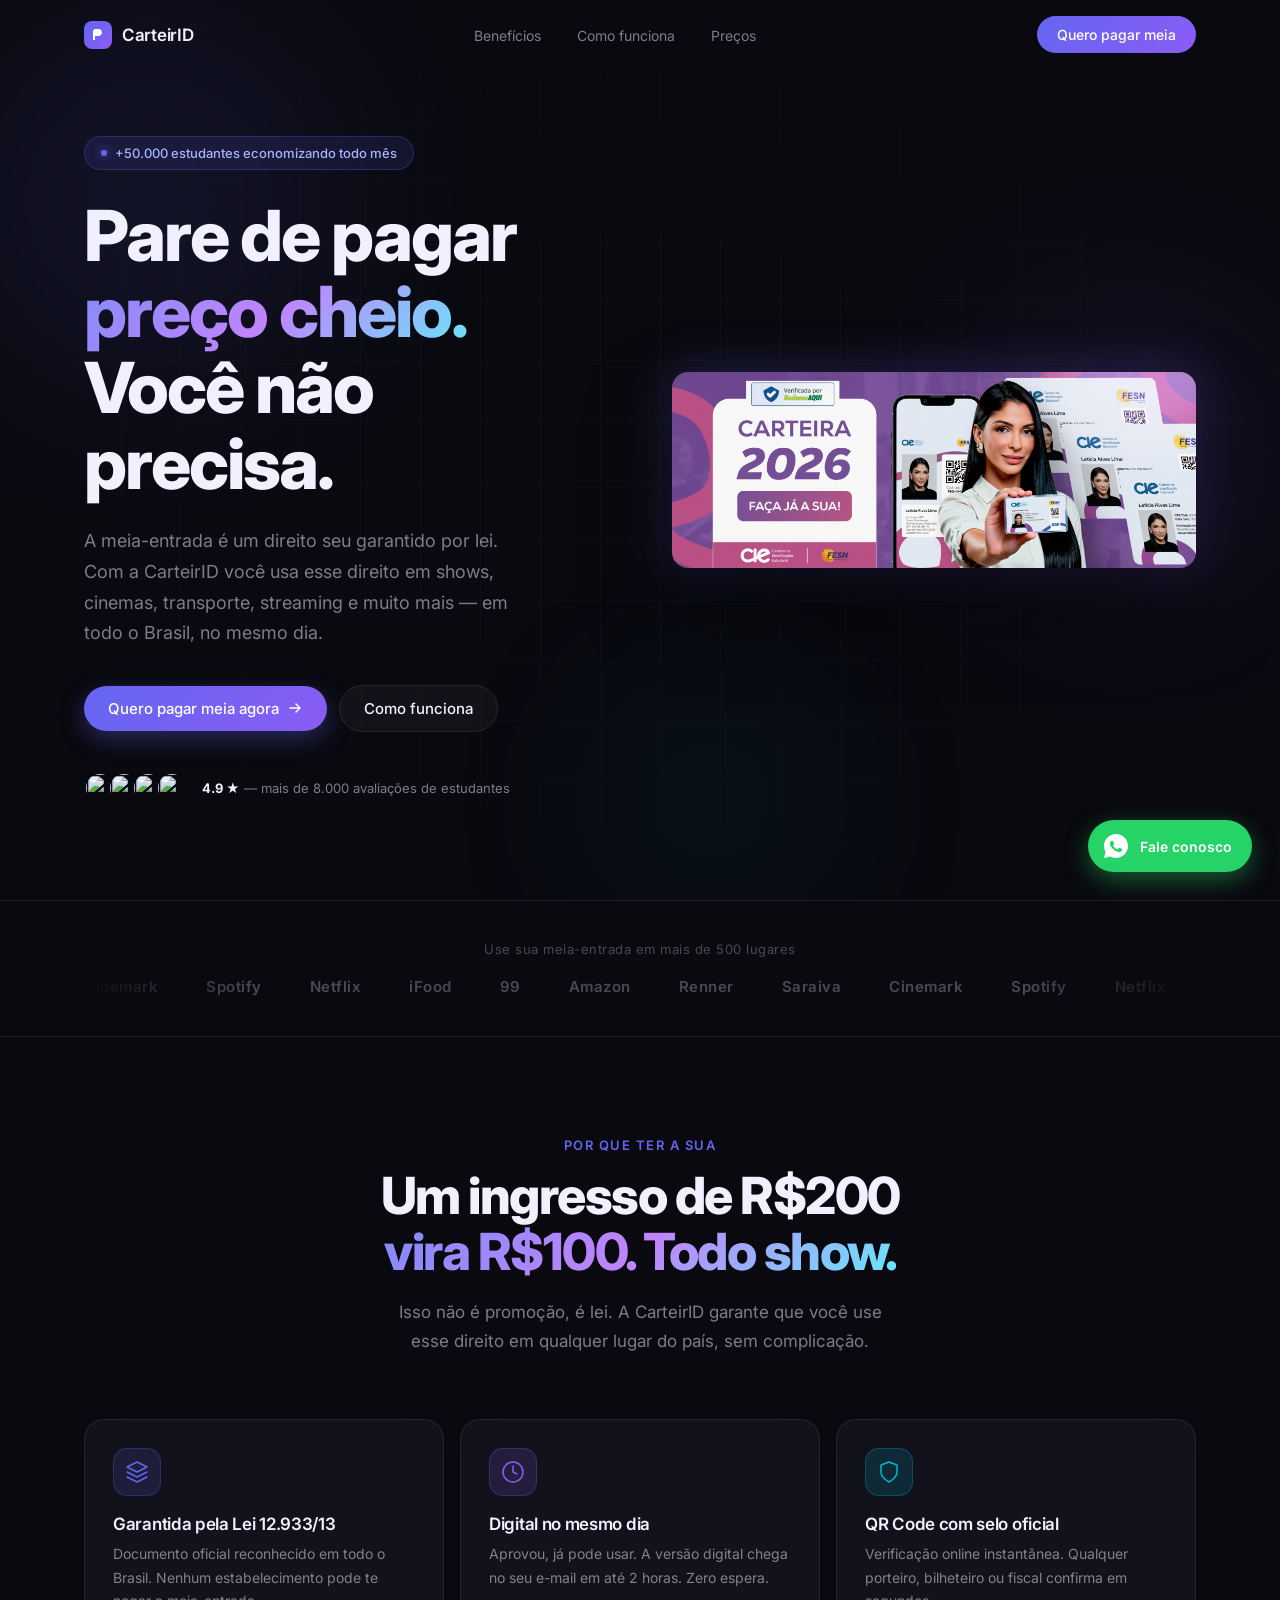
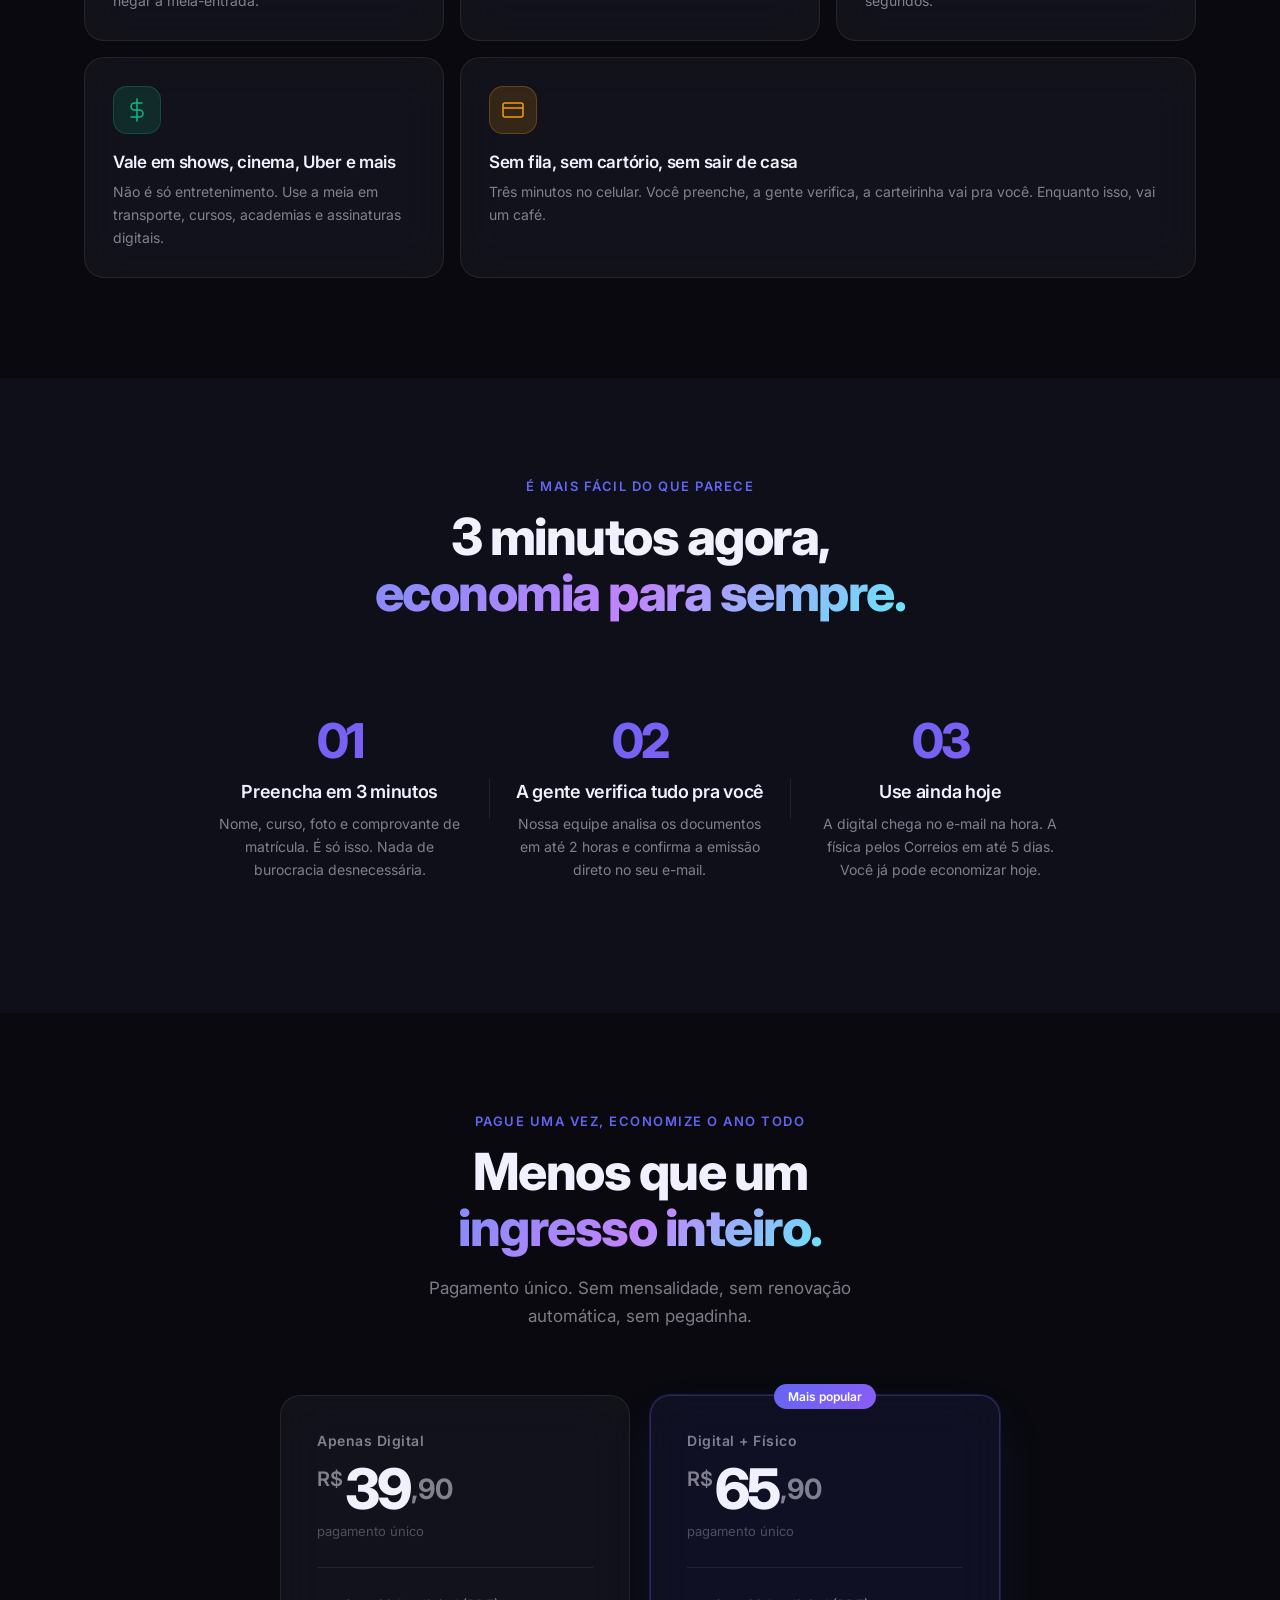
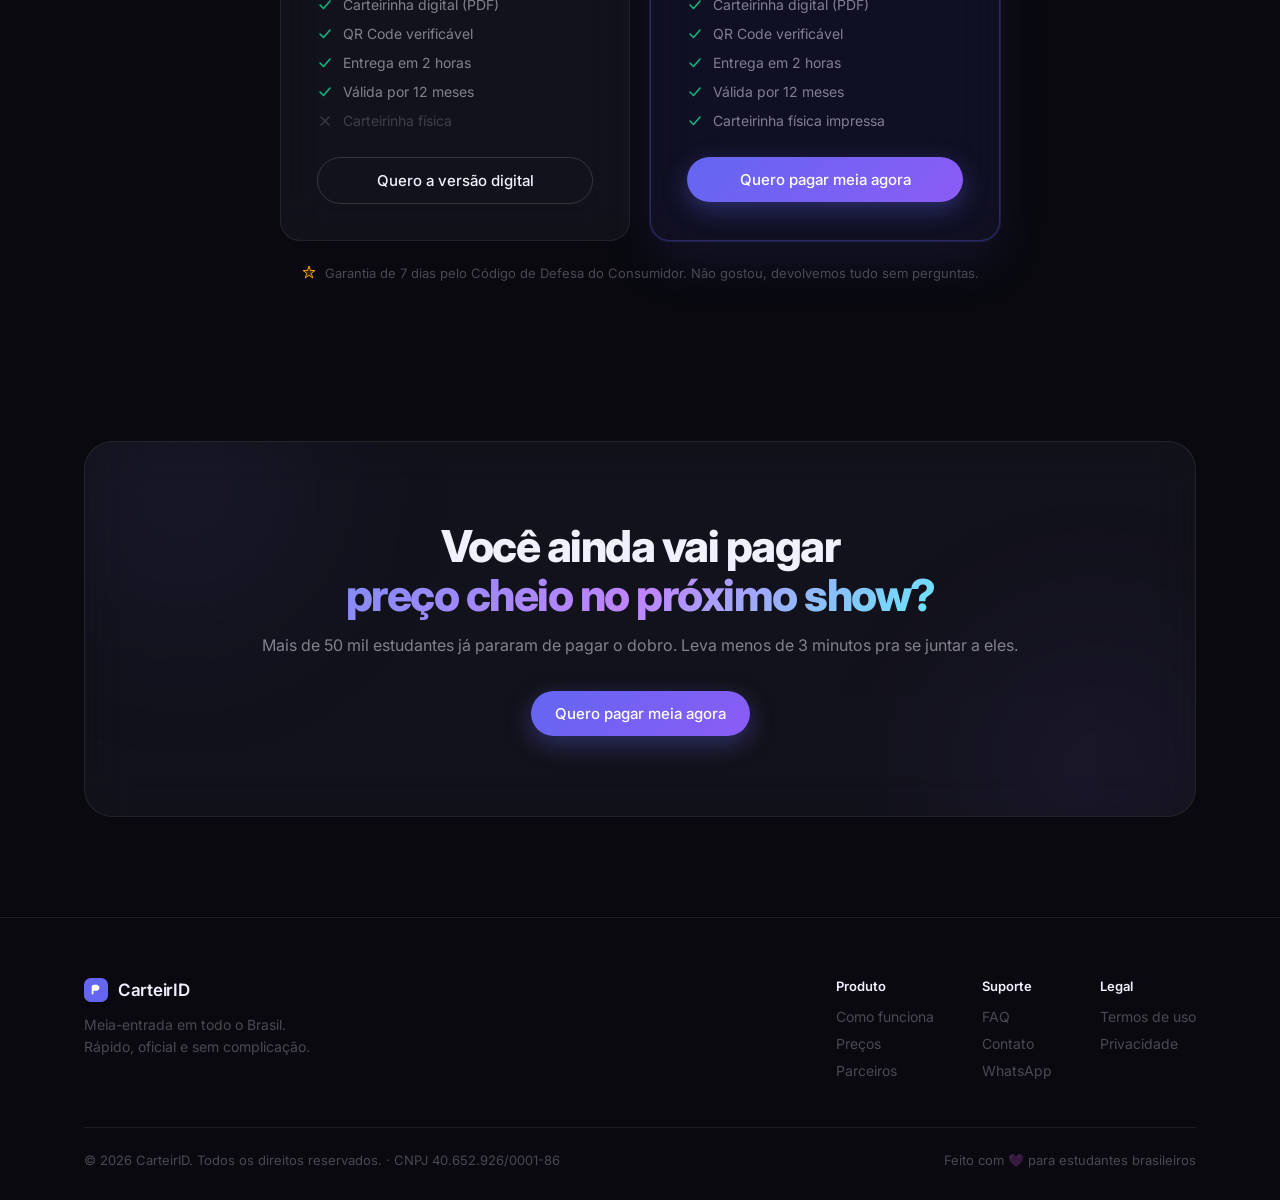
==== index.html @ fac74ec5 "feat: gtag" ====
<!DOCTYPE html>
<html lang="pt-BR">
<head>
  <meta charset="UTF-8" />
  <meta name="viewport" content="width=device-width, initial-scale=1.0" />
  <title>Carteirinha do Estudante 2026 — Meia-entrada em todo o Brasil</title>
  <meta name="description" content="Emita sua Carteirinha do Estudante 100% online. QR Code verificável, válida em cinemas, shows, transporte e muito mais. Entrega digital no mesmo dia." />
  <meta name="keywords" content="carteirinha do estudante, meia entrada, CIE, documento estudante, carteira estudantil 2026" />
  <link rel="canonical" href="https://carteirinha-do-estudante.com" />
  <link rel="sitemap" type="application/xml" href="/sitemap.xml" />

  <!-- Open Graph -->
  <meta property="og:type" content="website" />
  <meta property="og:url" content="https://carteirinha-do-estudante.com" />
  <meta property="og:title" content="Carteirinha do Estudante 2026 — Meia-entrada em todo o Brasil" />
  <meta property="og:description" content="Emita sua Carteirinha do Estudante 100% online. QR Code verificável, válida em cinemas, shows, transporte e muito mais." />
  <meta property="og:image" content="https://carteirinha-do-estudante.com/image.png" />

  <!-- Twitter Card -->
  <meta name="twitter:card" content="summary_large_image" />
  <meta name="twitter:title" content="Carteirinha do Estudante 2026 — Meia-entrada em todo o Brasil" />
  <meta name="twitter:description" content="Emita sua Carteirinha do Estudante 100% online. QR Code verificável, válida em todo o Brasil." />
  <meta name="twitter:image" content="https://carteirinha-do-estudante.com/image.png" />

  <!-- Google tag (gtag.js) -->
  <script async src="https://www.googletagmanager.com/gtag/js?id=AW-18124142964"></script>
  <script>
    window.dataLayer = window.dataLayer || [];
    function gtag(){dataLayer.push(arguments);}
    gtag('js', new Date());

    gtag('config', 'AW-18124142964');
  </script>

  <link rel="preconnect" href="https://fonts.googleapis.com" />
  <link rel="preconnect" href="https://fonts.gstatic.com" crossorigin />
  <link href="https://fonts.googleapis.com/css2?family=Inter:wght@300;400;500;600;700;800;900&display=swap" rel="stylesheet" />
  <link rel="stylesheet" href="styles.css" />
</head>
<body>

  <!-- NAV -->
  <nav class="nav" id="nav">
    <div class="nav-inner">
      <a href="#" class="nav-logo">
        <svg width="28" height="28" viewBox="0 0 28 28" fill="none">
          <rect width="28" height="28" rx="8" fill="url(#logoGrad)"/>
          <path d="M9 19V10.5C9 9.12 10.12 8 11.5 8H14.5C16.43 8 18 9.57 18 11.5C18 13.43 16.43 15 14.5 15H11V19H9Z" fill="white"/>
          <defs>
            <linearGradient id="logoGrad" x1="0" y1="0" x2="28" y2="28" gradientUnits="userSpaceOnUse">
              <stop stop-color="#6366f1"/>
              <stop offset="1" stop-color="#8b5cf6"/>
            </linearGradient>
          </defs>
        </svg>
        <span>CarteirID</span>
      </a>
      <ul class="nav-links">
        <li><a href="#beneficios">Benefícios</a></li>
        <li><a href="#como-funciona">Como funciona</a></li>
        <li><a href="#precos">Preços</a></li>
      </ul>
      <a href="#precos" class="btn btn-nav">Quero pagar meia</a>
    </div>
  </nav>

  <!-- HERO -->
  <section class="hero">
    <div class="hero-bg">
      <div class="blob blob-1"></div>
      <div class="blob blob-2"></div>
      <div class="blob blob-3"></div>
      <div class="grid-overlay"></div>
    </div>

    <div class="container">
      <div class="hero-content">
        <div class="hero-badge">
          <span class="badge-dot"></span>
          +50.000 estudantes economizando todo mês
        </div>
        <h1 class="hero-title">
          Pare de pagar<br />
          <span class="gradient-text">preço cheio.</span><br />
          Você não precisa.
        </h1>
        <p class="hero-desc">
          A meia-entrada é um direito seu garantido por lei. Com a CarteirID
          você usa esse direito em shows, cinemas, transporte, streaming e
          muito mais — em todo o Brasil, no mesmo dia.
        </p>
        <div class="hero-actions">
          <a href="#precos" class="btn btn-primary">
            Quero pagar meia agora
            <svg width="16" height="16" viewBox="0 0 16 16" fill="none"><path d="M3 8h10M9 4l4 4-4 4" stroke="currentColor" stroke-width="1.5" stroke-linecap="round" stroke-linejoin="round"/></svg>
          </a>
          <a href="#como-funciona" class="btn btn-ghost">
            Como funciona
          </a>
        </div>
        <div class="hero-social-proof">
          <div class="avatars">
            <img src="https://i.pravatar.cc/32?img=1" alt="" />
            <img src="https://i.pravatar.cc/32?img=2" alt="" />
            <img src="https://i.pravatar.cc/32?img=3" alt="" />
            <img src="https://i.pravatar.cc/32?img=4" alt="" />
          </div>
          <p><strong>4.9 ★</strong> — mais de 8.000 avaliações de estudantes</p>
        </div>
      </div>

      <!-- HERO VISUAL -->
      <div class="hero-visual">
        <div class="card-3d-wrapper" id="studentCard">
          <img src="image.png" alt="Carteirinha do Estudante CIE 2026" class="hero-img" />
          <div class="card-glow"></div>
        </div>
      </div>
    </div>
  </section>

  <!-- LOGOS -->
  <section class="logos-section">
    <div class="container">
      <p class="logos-label">Use sua meia-entrada em mais de 500 lugares</p>
      <div class="logos-track">
        <div class="logos-scroll">
          <span>Cinemark</span>
          <span>Spotify</span>
          <span>Netflix</span>
          <span>iFood</span>
          <span>99</span>
          <span>Amazon</span>
          <span>Renner</span>
          <span>Saraiva</span>
          <span>Cinemark</span>
          <span>Spotify</span>
          <span>Netflix</span>
          <span>iFood</span>
          <span>99</span>
          <span>Amazon</span>
          <span>Renner</span>
          <span>Saraiva</span>
        </div>
      </div>
    </div>
  </section>

  <!-- BENEFICIOS -->
  <section class="section" id="beneficios">
    <div class="container">
      <div class="section-header">
        <p class="section-eyebrow">Por que ter a sua</p>
        <h2 class="section-title">Um ingresso de R$200<br /><span class="gradient-text">vira R$100. Todo show.</span></h2>
        <p class="section-desc">Isso não é promoção, é lei. A CarteirID garante que você use esse direito em qualquer lugar do país, sem complicação.</p>
      </div>

      <div class="benefits-grid">
        <div class="benefit-card glass">
          <div class="benefit-icon" style="--c: #6366f1">
            <svg width="24" height="24" viewBox="0 0 24 24" fill="none"><path d="M12 2L2 7l10 5 10-5-10-5zM2 17l10 5 10-5M2 12l10 5 10-5" stroke="currentColor" stroke-width="1.5" stroke-linecap="round" stroke-linejoin="round"/></svg>
          </div>
          <h3>Garantida pela Lei 12.933/13</h3>
          <p>Documento oficial reconhecido em todo o Brasil. Nenhum estabelecimento pode te negar a meia-entrada.</p>
        </div>

        <div class="benefit-card glass">
          <div class="benefit-icon" style="--c: #8b5cf6">
            <svg width="24" height="24" viewBox="0 0 24 24" fill="none"><circle cx="12" cy="12" r="10" stroke="currentColor" stroke-width="1.5"/><path d="M12 6v6l4 2" stroke="currentColor" stroke-width="1.5" stroke-linecap="round"/></svg>
          </div>
          <h3>Digital no mesmo dia</h3>
          <p>Aprovou, já pode usar. A versão digital chega no seu e-mail em até 2 horas. Zero espera.</p>
        </div>

        <div class="benefit-card glass">
          <div class="benefit-icon" style="--c: #06b6d4">
            <svg width="24" height="24" viewBox="0 0 24 24" fill="none"><path d="M12 22s8-4 8-10V5l-8-3-8 3v7c0 6 8 10 8 10z" stroke="currentColor" stroke-width="1.5" stroke-linecap="round" stroke-linejoin="round"/></svg>
          </div>
          <h3>QR Code com selo oficial</h3>
          <p>Verificação online instantânea. Qualquer porteiro, bilheteiro ou fiscal confirma em segundos.</p>
        </div>

        <div class="benefit-card glass">
          <div class="benefit-icon" style="--c: #10b981">
            <svg width="24" height="24" viewBox="0 0 24 24" fill="none"><path d="M12 1v22M17 5H9.5a3.5 3.5 0 000 7h5a3.5 3.5 0 010 7H6" stroke="currentColor" stroke-width="1.5" stroke-linecap="round"/></svg>
          </div>
          <h3>Vale em shows, cinema, Uber e mais</h3>
          <p>Não é só entretenimento. Use a meia em transporte, cursos, academias e assinaturas digitais.</p>
        </div>

        <div class="benefit-card glass benefit-card--wide">
          <div class="benefit-icon" style="--c: #f59e0b">
            <svg width="24" height="24" viewBox="0 0 24 24" fill="none"><rect x="2" y="5" width="20" height="14" rx="2" stroke="currentColor" stroke-width="1.5"/><path d="M2 10h20" stroke="currentColor" stroke-width="1.5"/></svg>
          </div>
          <h3>Sem fila, sem cartório, sem sair de casa</h3>
          <p>Três minutos no celular. Você preenche, a gente verifica, a carteirinha vai pra você. Enquanto isso, vai um café.</p>
        </div>
      </div>
    </div>
  </section>

  <!-- COMO FUNCIONA -->
  <section class="section section--dark" id="como-funciona">
    <div class="container">
      <div class="section-header">
        <p class="section-eyebrow">É mais fácil do que parece</p>
        <h2 class="section-title">3 minutos agora,<br /><span class="gradient-text">economia para sempre.</span></h2>
      </div>

      <div class="steps">
        <div class="step">
          <div class="step-number">01</div>
          <div class="step-content">
            <h3>Preencha em 3 minutos</h3>
            <p>Nome, curso, foto e comprovante de matrícula. É só isso. Nada de burocracia desnecessária.</p>
          </div>
        </div>
        <div class="step-connector"></div>
        <div class="step">
          <div class="step-number">02</div>
          <div class="step-content">
            <h3>A gente verifica tudo pra você</h3>
            <p>Nossa equipe analisa os documentos em até 2 horas e confirma a emissão direto no seu e-mail.</p>
          </div>
        </div>
        <div class="step-connector"></div>
        <div class="step">
          <div class="step-number">03</div>
          <div class="step-content">
            <h3>Use ainda hoje</h3>
            <p>A digital chega no e-mail na hora. A física pelos Correios em até 5 dias. Você já pode economizar hoje.</p>
          </div>
        </div>
      </div>
    </div>
  </section>

  <!-- PRECOS -->
  <section class="section" id="precos">
    <div class="container">
      <div class="section-header">
        <p class="section-eyebrow">Pague uma vez, economize o ano todo</p>
        <h2 class="section-title">Menos que um<br /><span class="gradient-text">ingresso inteiro.</span></h2>
        <p class="section-desc">Pagamento único. Sem mensalidade, sem renovação automática, sem pegadinha.</p>
      </div>

      <div class="pricing-grid">
        <div class="pricing-card glass">
          <div class="pricing-header">
            <p class="pricing-plan">Apenas Digital</p>
            <div class="pricing-price">
              <span class="price-currency">R$</span>
              <span class="price-value">39</span>
              <span class="price-period">,90</span>
            </div>
            <p class="pricing-note">pagamento único</p>
          </div>
          <ul class="pricing-features">
            <li><svg width="16" height="16" viewBox="0 0 16 16" fill="none"><path d="M3 8l3.5 3.5L13 4" stroke="#10b981" stroke-width="1.5" stroke-linecap="round" stroke-linejoin="round"/></svg> Carteirinha digital (PDF)</li>
            <li><svg width="16" height="16" viewBox="0 0 16 16" fill="none"><path d="M3 8l3.5 3.5L13 4" stroke="#10b981" stroke-width="1.5" stroke-linecap="round" stroke-linejoin="round"/></svg> QR Code verificável</li>
            <li><svg width="16" height="16" viewBox="0 0 16 16" fill="none"><path d="M3 8l3.5 3.5L13 4" stroke="#10b981" stroke-width="1.5" stroke-linecap="round" stroke-linejoin="round"/></svg> Entrega em 2 horas</li>
            <li><svg width="16" height="16" viewBox="0 0 16 16" fill="none"><path d="M3 8l3.5 3.5L13 4" stroke="#10b981" stroke-width="1.5" stroke-linecap="round" stroke-linejoin="round"/></svg> Válida por 12 meses</li>
            <li class="feature-off"><svg width="16" height="16" viewBox="0 0 16 16" fill="none"><path d="M4 4l8 8M12 4l-8 8" stroke="#6b7280" stroke-width="1.5" stroke-linecap="round"/></svg> Carteirinha física</li>
          </ul>
          <a href="https://ev.braip.com/ref?pl=plaey9wk&ck=che46o58&af=afi07plqx8" class="btn btn-outline btn-full">Quero a versão digital</a>
        </div>

        <div class="pricing-card glass pricing-card--featured">
          <div class="pricing-badge">Mais popular</div>
          <div class="pricing-header">
            <p class="pricing-plan">Digital + Físico</p>
            <div class="pricing-price">
              <span class="price-currency">R$</span>
              <span class="price-value">65</span>
              <span class="price-period">,90</span>
            </div>
            <p class="pricing-note">pagamento único</p>
          </div>
          <ul class="pricing-features">
            <li><svg width="16" height="16" viewBox="0 0 16 16" fill="none"><path d="M3 8l3.5 3.5L13 4" stroke="#10b981" stroke-width="1.5" stroke-linecap="round" stroke-linejoin="round"/></svg> Carteirinha digital (PDF)</li>
            <li><svg width="16" height="16" viewBox="0 0 16 16" fill="none"><path d="M3 8l3.5 3.5L13 4" stroke="#10b981" stroke-width="1.5" stroke-linecap="round" stroke-linejoin="round"/></svg> QR Code verificável</li>
            <li><svg width="16" height="16" viewBox="0 0 16 16" fill="none"><path d="M3 8l3.5 3.5L13 4" stroke="#10b981" stroke-width="1.5" stroke-linecap="round" stroke-linejoin="round"/></svg> Entrega em 2 horas</li>
            <li><svg width="16" height="16" viewBox="0 0 16 16" fill="none"><path d="M3 8l3.5 3.5L13 4" stroke="#10b981" stroke-width="1.5" stroke-linecap="round" stroke-linejoin="round"/></svg> Válida por 12 meses</li>
            <li><svg width="16" height="16" viewBox="0 0 16 16" fill="none"><path d="M3 8l3.5 3.5L13 4" stroke="#10b981" stroke-width="1.5" stroke-linecap="round" stroke-linejoin="round"/></svg> Carteirinha física impressa</li>
          </ul>
          <a href="https://ev.braip.com/ref?pl=pla2dlnn&ck=chevop9r&af=afig5g49nj" class="btn btn-primary btn-full">Quero pagar meia agora</a>
        </div>
      </div>

      <p class="pricing-guarantee">
        <svg width="16" height="16" viewBox="0 0 16 16" fill="none"><path d="M8 1l1.5 4.5H14l-3.75 2.75L11.75 13 8 10.25 4.25 13l1.5-4.75L2 5.5h4.5z" stroke="#f59e0b" stroke-width="1" fill="#f59e0b" fill-opacity="0.2"/></svg>
        Garantia de 7 dias pelo Código de Defesa do Consumidor. Não gostou, devolvemos tudo sem perguntas.
      </p>
    </div>
  </section>

  <!-- CTA -->
  <section class="section cta-section">
    <div class="container">
      <div class="cta-card glass">
        <div class="blob blob-cta-1"></div>
        <div class="blob blob-cta-2"></div>
        <div class="cta-content">
          <h2>Você ainda vai pagar<br /><span class="gradient-text">preço cheio no próximo show?</span></h2>
          <p>Mais de 50 mil estudantes já pararam de pagar o dobro. Leva menos de 3 minutos pra se juntar a eles.</p>
          <a href="https://ev.braip.com/ref?pl=pla2dlnn&ck=chevop9r&af=afig5g49nj" class="btn btn-primary">Quero pagar meia agora</a>
        </div>
      </div>
    </div>
  </section>

  <!-- FOOTER -->
  <footer class="footer">
    <div class="container">
      <div class="footer-inner">
        <div class="footer-brand">
          <a href="#" class="nav-logo">
            <svg width="24" height="24" viewBox="0 0 28 28" fill="none">
              <rect width="28" height="28" rx="8" fill="url(#logoGrad2)"/>
              <path d="M9 19V10.5C9 9.12 10.12 8 11.5 8H14.5C16.43 8 18 9.57 18 11.5C18 13.43 16.43 15 14.5 15H11V19H9Z" fill="white"/>
              <defs>
                <linearGradient id="logoGrad2" x1="0" y1="0" x2="28" y2="28">
                  <stop stop-color="#6366f1"/>
                  <stop offset="1" stop-color="#8b5cf6"/>
                </linearGradient>
              </defs>
            </svg>
            <span>CarteirID</span>
          </a>
          <p>Meia-entrada em todo o Brasil.<br />Rápido, oficial e sem complicação.</p>
        </div>
        <div class="footer-links">
          <div class="footer-col">
            <p class="footer-col-title">Produto</p>
            <a href="#">Como funciona</a>
            <a href="#">Preços</a>
            <a href="#">Parceiros</a>
          </div>
          <div class="footer-col">
            <p class="footer-col-title">Suporte</p>
            <a href="#">FAQ</a>
            <a href="#">Contato</a>
            <a href="#">WhatsApp</a>
          </div>
          <div class="footer-col">
            <p class="footer-col-title">Legal</p>
            <a href="#">Termos de uso</a>
            <a href="#">Privacidade</a>
          </div>
        </div>
      </div>
      <div class="footer-bottom">
        <p>© 2026 CarteirID. Todos os direitos reservados. · CNPJ 40.652.926/0001-86</p>
        <p>Feito com 💜 para estudantes brasileiros</p>
      </div>
    </div>
  </footer>

  <!-- WHATSAPP FLUTUANTE -->
  <a href="https://wa.me/5548991553693" class="whatsapp-float" aria-label="Falar no WhatsApp">
    <svg width="28" height="28" viewBox="0 0 28 28" fill="none">
      <path d="M14 2C7.373 2 2 7.373 2 14c0 2.123.558 4.116 1.532 5.845L2 26l6.347-1.51A11.93 11.93 0 0014 26c6.627 0 12-5.373 12-12S20.627 2 14 2z" fill="white"/>
      <path d="M19.5 16.8c-.3-.15-1.77-.87-2.04-.97-.28-.1-.48-.15-.68.15-.2.3-.77.97-.94 1.17-.17.2-.35.22-.65.07-.3-.15-1.26-.46-2.4-1.47-.89-.79-1.49-1.76-1.66-2.06-.17-.3-.02-.46.13-.61.13-.13.3-.35.45-.52.15-.17.2-.3.3-.5.1-.2.05-.37-.02-.52-.08-.15-.68-1.63-.93-2.23-.24-.58-.49-.5-.68-.51-.17 0-.37-.02-.57-.02s-.52.07-.8.37c-.27.3-1.04 1.02-1.04 2.48s1.07 2.88 1.22 3.08c.15.2 2.1 3.2 5.08 4.49.71.31 1.26.49 1.69.63.71.22 1.36.19 1.87.12.57-.09 1.77-.72 2.02-1.42.25-.7.25-1.3.17-1.42-.07-.12-.27-.2-.57-.35z" fill="#25D366"/>
    </svg>
    <span>Fale conosco</span>
  </a>

  <script src="script.js"></script>
</body>
</html>
---- styles.css ----
/* ─── RESET & BASE ─────────────────────────────────────────── */
*, *::before, *::after { box-sizing: border-box; margin: 0; padding: 0; }

:root {
  --bg: #09090f;
  --bg-2: #0f0f1a;
  --surface: rgba(255,255,255,0.04);
  --surface-hover: rgba(255,255,255,0.07);
  --border: rgba(255,255,255,0.08);
  --border-strong: rgba(255,255,255,0.14);
  --text: #f1f0ff;
  --text-muted: rgba(241,240,255,0.5);
  --text-faint: rgba(241,240,255,0.28);
  --accent: #6366f1;
  --accent-2: #8b5cf6;
  --green: #10b981;
  --radius: 20px;
  --radius-sm: 12px;
  --font: 'Inter', -apple-system, BlinkMacSystemFont, sans-serif;
}

html { scroll-behavior: smooth; }

body {
  font-family: var(--font);
  background: var(--bg);
  color: var(--text);
  overflow-x: hidden;
  -webkit-font-smoothing: antialiased;
}

img { display: block; max-width: 100%; }
a { text-decoration: none; color: inherit; }

/* ─── CONTAINER ────────────────────────────────────────────── */
.container {
  max-width: 1160px;
  margin: 0 auto;
  padding: 0 24px;
}

/* ─── GLASS ────────────────────────────────────────────────── */
.glass {
  background: rgba(255,255,255,0.04);
  backdrop-filter: blur(24px) saturate(180%);
  -webkit-backdrop-filter: blur(24px) saturate(180%);
  border: 1px solid var(--border);
}

/* ─── BUTTONS ──────────────────────────────────────────────── */
.btn {
  display: inline-flex;
  align-items: center;
  gap: 8px;
  padding: 13px 24px;
  border-radius: 100px;
  font-size: 15px;
  font-weight: 500;
  cursor: pointer;
  transition: all .22s cubic-bezier(.4,0,.2,1);
  border: none;
  white-space: nowrap;
}

.btn-primary {
  background: linear-gradient(135deg, var(--accent), var(--accent-2));
  color: #fff;
  box-shadow: 0 8px 24px rgba(99,102,241,0.35);
}
.btn-primary:hover {
  transform: translateY(-2px);
  box-shadow: 0 12px 32px rgba(99,102,241,0.5);
}

.btn-ghost {
  background: var(--surface);
  color: var(--text);
  border: 1px solid var(--border);
}
.btn-ghost:hover {
  background: var(--surface-hover);
  border-color: var(--border-strong);
}

.btn-outline {
  background: transparent;
  color: var(--text);
  border: 1px solid var(--border-strong);
}
.btn-outline:hover {
  background: var(--surface-hover);
}

.btn-nav {
  background: linear-gradient(135deg, var(--accent), var(--accent-2));
  color: #fff;
  padding: 10px 20px;
  font-size: 14px;
  font-weight: 500;
}
.btn-nav:hover { transform: translateY(-1px); }

.btn-full { width: 100%; justify-content: center; }

/* ─── NAV ──────────────────────────────────────────────────── */
.nav {
  position: fixed;
  top: 0; left: 0; right: 0;
  z-index: 100;
  padding: 16px 0;
  transition: all .3s ease;
}

.nav.scrolled {
  background: rgba(9,9,15,0.8);
  backdrop-filter: blur(20px) saturate(180%);
  -webkit-backdrop-filter: blur(20px) saturate(180%);
  border-bottom: 1px solid var(--border);
  padding: 12px 0;
}

.nav-inner {
  max-width: 1160px;
  margin: 0 auto;
  padding: 0 24px;
  display: flex;
  align-items: center;
  justify-content: space-between;
  gap: 32px;
}

.nav-logo {
  display: flex;
  align-items: center;
  gap: 10px;
  font-weight: 600;
  font-size: 17px;
  letter-spacing: -0.3px;
}

.nav-links {
  display: flex;
  list-style: none;
  gap: 8px;
}

.nav-links a {
  padding: 8px 14px;
  border-radius: 100px;
  font-size: 14px;
  color: var(--text-muted);
  transition: all .2s;
}
.nav-links a:hover { color: var(--text); background: var(--surface); }

/* ─── HERO ─────────────────────────────────────────────────── */
.hero {
  position: relative;
  min-height: 100vh;
  display: flex;
  align-items: center;
  padding: 120px 0 80px;
  overflow: hidden;
}

.hero-bg {
  position: absolute;
  inset: 0;
  pointer-events: none;
}

.blob {
  position: absolute;
  border-radius: 50%;
  filter: blur(80px);
  opacity: 0.5;
}

.blob-1 {
  width: 600px; height: 600px;
  background: radial-gradient(circle, rgba(99,102,241,0.3), transparent 70%);
  top: -100px; left: -150px;
  animation: blobFloat 8s ease-in-out infinite;
}

.blob-2 {
  width: 500px; height: 500px;
  background: radial-gradient(circle, rgba(139,92,246,0.25), transparent 70%);
  top: 200px; right: -100px;
  animation: blobFloat 10s ease-in-out infinite reverse;
}

.blob-3 {
  width: 400px; height: 400px;
  background: radial-gradient(circle, rgba(6,182,212,0.15), transparent 70%);
  bottom: -100px; left: 40%;
  animation: blobFloat 12s ease-in-out infinite 2s;
}

@keyframes blobFloat {
  0%, 100% { transform: translate(0, 0) scale(1); }
  33% { transform: translate(30px, -20px) scale(1.05); }
  66% { transform: translate(-15px, 15px) scale(0.97); }
}

.grid-overlay {
  position: absolute;
  inset: 0;
  background-image:
    linear-gradient(rgba(255,255,255,0.025) 1px, transparent 1px),
    linear-gradient(90deg, rgba(255,255,255,0.025) 1px, transparent 1px);
  background-size: 60px 60px;
  mask-image: radial-gradient(ellipse at 50% 50%, black 30%, transparent 80%);
}

.hero .container {
  display: grid;
  grid-template-columns: 1fr 1fr;
  align-items: center;
  gap: 64px;
}

.hero-badge {
  display: inline-flex;
  align-items: center;
  gap: 8px;
  background: rgba(99,102,241,0.12);
  border: 1px solid rgba(99,102,241,0.25);
  padding: 8px 16px;
  border-radius: 100px;
  font-size: 13px;
  font-weight: 500;
  color: #a5b4fc;
  margin-bottom: 28px;
}

.badge-dot {
  width: 6px; height: 6px;
  border-radius: 50%;
  background: #6366f1;
  box-shadow: 0 0 8px #6366f1;
  animation: pulse 2s infinite;
}

@keyframes pulse {
  0%, 100% { opacity: 1; transform: scale(1); }
  50% { opacity: 0.6; transform: scale(1.3); }
}

.hero-title {
  font-size: clamp(42px, 5.5vw, 72px);
  font-weight: 800;
  line-height: 1.08;
  letter-spacing: -2px;
  margin-bottom: 24px;
}

.gradient-text {
  background: linear-gradient(135deg, #818cf8, #c084fc, #67e8f9);
  -webkit-background-clip: text;
  -webkit-text-fill-color: transparent;
  background-clip: text;
}

.hero-desc {
  font-size: 18px;
  line-height: 1.7;
  color: var(--text-muted);
  margin-bottom: 36px;
  max-width: 440px;
}

.hero-actions {
  display: flex;
  align-items: center;
  gap: 12px;
  flex-wrap: wrap;
  margin-bottom: 40px;
}

.hero-social-proof {
  display: flex;
  align-items: center;
  gap: 14px;
}

.avatars {
  display: flex;
}

.avatars img {
  width: 32px; height: 32px;
  border-radius: 50%;
  border: 2px solid var(--bg);
  margin-left: -8px;
  object-fit: cover;
}
.avatars img:first-child { margin-left: 0; }

.hero-social-proof p {
  font-size: 13px;
  color: var(--text-muted);
}
.hero-social-proof strong { color: var(--text); }

/* ─── HERO IMAGE ───────────────────────────────────────────── */
.hero-visual {
  display: flex;
  justify-content: center;
  align-items: center;
}

.card-3d-wrapper {
  position: relative;
  perspective: 1000px;
  animation: cardFloat 6s ease-in-out infinite;
}

.hero-img {
  width: 100%;
  max-width: 560px;
  border-radius: 16px;
  display: block;
  box-shadow: 0 40px 80px rgba(0,0,0,0.5);
  transform-style: preserve-3d;
  transition: transform .15s ease;
}

/* ─── STUDENT CARD (legado, não usado) ─────────────────────── */
.student-card {
  width: 340px;
  border-radius: 16px;
  overflow: hidden;
  background: #f0f4ff;
  border: 1px solid rgba(255,255,255,0.6);
  box-shadow:
    0 40px 80px rgba(0,0,0,0.5),
    0 2px 8px rgba(0,0,0,0.2);
  transform-style: preserve-3d;
  transition: transform .15s ease;
  animation: cardFloat 6s ease-in-out infinite;
  position: relative;
  font-family: var(--font);
}

@keyframes cardFloat {
  0%, 100% { transform: translateY(0) rotateY(-5deg) rotateX(3deg); }
  50% { transform: translateY(-12px) rotateY(-3deg) rotateX(5deg); }
}

/* Decoração de fundo */
.card-deco { position: absolute; inset: 0; pointer-events: none; overflow: hidden; }

.card-deco-circle {
  position: absolute;
  border-radius: 50%;
}
.card-deco-circle--1 {
  width: 200px; height: 200px;
  background: radial-gradient(circle, rgba(139,92,246,0.25), transparent 70%);
  bottom: -60px; left: -40px;
}
.card-deco-circle--2 {
  width: 160px; height: 160px;
  background: radial-gradient(circle, rgba(99,102,241,0.2), transparent 70%);
  bottom: -40px; right: 20px;
}

/* Header */
.card-header {
  display: flex;
  align-items: center;
  justify-content: space-between;
  padding: 14px 16px 10px;
  border-bottom: 1px solid rgba(26,86,219,0.12);
  background: white;
  position: relative;
  z-index: 1;
}

/* Nome */
.card-name-row {
  padding: 10px 16px 6px;
  position: relative;
  z-index: 1;
}
.card-fullname {
  font-size: 16px;
  font-weight: 700;
  color: #111827;
  letter-spacing: -0.3px;
}

/* Corpo */
.card-body {
  display: flex;
  gap: 12px;
  padding: 8px 16px 10px;
  align-items: flex-start;
  position: relative;
  z-index: 1;
}

.card-photo {
  width: 68px;
  height: 84px;
  border-radius: 6px;
  overflow: hidden;
  border: 2px solid rgba(26,86,219,0.2);
  flex-shrink: 0;
}
.card-photo img {
  width: 100%; height: 100%;
  object-fit: cover;
  object-position: top;
}

.card-fields {
  flex: 1;
  display: flex;
  flex-direction: column;
  gap: 5px;
}

.card-field {
  display: flex;
  flex-direction: column;
  gap: 1px;
}
.card-field-label {
  font-size: 8.5px;
  font-weight: 600;
  letter-spacing: 0.8px;
  color: #6b7280;
  text-transform: uppercase;
}
.card-field-value {
  font-size: 11px;
  color: #1f2937;
}
.card-field-value--bold {
  font-weight: 700;
  font-size: 12px;
  color: #111827;
}
.card-field-value--inst {
  font-size: 10px;
  color: #1a56db;
  font-weight: 600;
}

.card-qr-col {
  display: flex;
  flex-direction: column;
  align-items: center;
  gap: 4px;
  flex-shrink: 0;
}
.card-cod {
  font-size: 7.5px;
  color: #9ca3af;
  letter-spacing: 0.3px;
  text-align: center;
}
.card-cod-val {
  font-size: 10px;
  font-weight: 700;
  color: #374151;
  letter-spacing: 0.5px;
}

/* Rodapé */
.card-footer {
  display: flex;
  align-items: center;
  justify-content: space-between;
  padding: 8px 16px 12px;
  position: relative;
  z-index: 1;
}
.card-year {
  font-size: 28px;
  font-weight: 900;
  color: rgba(26,86,219,0.15);
  letter-spacing: -2px;
  line-height: 1;
}
.card-validity {
  font-size: 10px;
  font-weight: 600;
  color: #6b7280;
}

.card-glow {
  position: absolute;
  inset: -4px;
  border-radius: 20px;
  background: linear-gradient(135deg, rgba(99,102,241,0.35), rgba(139,92,246,0.35));
  filter: blur(24px);
  z-index: -1;
  opacity: 0.7;
}

/* ─── LOGOS ────────────────────────────────────────────────── */
.logos-section {
  padding: 40px 0;
  border-top: 1px solid var(--border);
  border-bottom: 1px solid var(--border);
  overflow: hidden;
}

.logos-label {
  text-align: center;
  font-size: 13px;
  color: var(--text-faint);
  margin-bottom: 20px;
  letter-spacing: 0.5px;
}

.logos-track {
  overflow: hidden;
  mask-image: linear-gradient(90deg, transparent, black 15%, black 85%, transparent);
}

.logos-scroll {
  display: flex;
  gap: 48px;
  width: max-content;
  animation: scrollLogos 20s linear infinite;
}

.logos-scroll span {
  font-size: 15px;
  font-weight: 600;
  color: var(--text-faint);
  white-space: nowrap;
  letter-spacing: 0.5px;
  transition: color .2s;
}
.logos-scroll span:hover { color: var(--text-muted); }

@keyframes scrollLogos {
  0% { transform: translateX(0); }
  100% { transform: translateX(-50%); }
}

/* ─── SECTION ──────────────────────────────────────────────── */
.section {
  padding: 100px 0;
}

.section--dark {
  background: var(--bg-2);
}

.section-header {
  text-align: center;
  margin-bottom: 64px;
}

.section-eyebrow {
  font-size: 13px;
  font-weight: 600;
  letter-spacing: 1.5px;
  text-transform: uppercase;
  color: var(--accent);
  margin-bottom: 14px;
}

.section-title {
  font-size: clamp(32px, 4vw, 52px);
  font-weight: 800;
  letter-spacing: -1.5px;
  line-height: 1.1;
  margin-bottom: 18px;
}

.section-desc {
  font-size: 17px;
  color: var(--text-muted);
  max-width: 500px;
  margin: 0 auto;
  line-height: 1.7;
}

/* ─── BENEFITS ─────────────────────────────────────────────── */
.benefits-grid {
  display: grid;
  grid-template-columns: repeat(3, 1fr);
  gap: 16px;
}

.benefit-card {
  border-radius: var(--radius);
  padding: 28px;
  transition: all .25s ease;
}
.benefit-card:hover {
  background: var(--surface-hover);
  transform: translateY(-4px);
  border-color: var(--border-strong);
}

.benefit-card--wide {
  grid-column: span 2;
}

.benefit-icon {
  width: 48px; height: 48px;
  border-radius: 14px;
  background: color-mix(in srgb, var(--c) 15%, transparent);
  border: 1px solid color-mix(in srgb, var(--c) 25%, transparent);
  display: flex;
  align-items: center;
  justify-content: center;
  color: var(--c);
  margin-bottom: 18px;
}

.benefit-card h3 {
  font-size: 17px;
  font-weight: 600;
  letter-spacing: -0.3px;
  margin-bottom: 8px;
}

.benefit-card p {
  font-size: 14px;
  color: var(--text-muted);
  line-height: 1.65;
}

/* ─── STEPS ────────────────────────────────────────────────── */
.steps {
  display: flex;
  align-items: flex-start;
  gap: 0;
  max-width: 900px;
  margin: 0 auto;
}

.step {
  flex: 1;
  text-align: center;
  padding: 32px 24px;
}

.step-number {
  font-size: 48px;
  font-weight: 800;
  letter-spacing: -3px;
  background: linear-gradient(135deg, var(--accent), var(--accent-2));
  -webkit-background-clip: text;
  -webkit-text-fill-color: transparent;
  background-clip: text;
  margin-bottom: 16px;
  line-height: 1;
}

.step h3 {
  font-size: 18px;
  font-weight: 600;
  letter-spacing: -0.3px;
  margin-bottom: 10px;
}

.step p {
  font-size: 14px;
  color: var(--text-muted);
  line-height: 1.65;
}

.step-connector {
  width: 1px;
  height: 40px;
  background: var(--border);
  align-self: center;
  flex-shrink: 0;
}

/* ─── PRICING ──────────────────────────────────────────────── */
.pricing-grid {
  display: grid;
  grid-template-columns: 1fr 1fr;
  gap: 20px;
  max-width: 720px;
  margin: 0 auto 24px;
}

.pricing-card {
  border-radius: var(--radius);
  padding: 36px;
  position: relative;
  transition: all .25s ease;
}
.pricing-card:hover { transform: translateY(-4px); }

.pricing-card--featured {
  background: rgba(99,102,241,0.08);
  border-color: rgba(99,102,241,0.3);
  box-shadow: 0 0 0 1px rgba(99,102,241,0.2), 0 24px 48px rgba(99,102,241,0.1);
}

.pricing-badge {
  position: absolute;
  top: -12px;
  left: 50%;
  transform: translateX(-50%);
  background: linear-gradient(135deg, var(--accent), var(--accent-2));
  color: #fff;
  font-size: 12px;
  font-weight: 600;
  padding: 5px 14px;
  border-radius: 100px;
  white-space: nowrap;
}

.pricing-header {
  margin-bottom: 28px;
  padding-bottom: 28px;
  border-bottom: 1px solid var(--border);
}

.pricing-plan {
  font-size: 14px;
  font-weight: 600;
  color: var(--text-muted);
  letter-spacing: 0.5px;
  margin-bottom: 12px;
}

.pricing-price {
  display: flex;
  align-items: flex-start;
  gap: 2px;
  line-height: 1;
  margin-bottom: 6px;
}

.price-currency {
  font-size: 20px;
  font-weight: 600;
  margin-top: 8px;
  color: var(--text-muted);
}

.price-value {
  font-size: 56px;
  font-weight: 800;
  letter-spacing: -3px;
}

.price-period {
  font-size: 28px;
  font-weight: 700;
  margin-top: 14px;
  color: var(--text-muted);
}

.pricing-note {
  font-size: 13px;
  color: var(--text-faint);
}

.pricing-features {
  list-style: none;
  display: flex;
  flex-direction: column;
  gap: 12px;
  margin-bottom: 28px;
}

.pricing-features li {
  display: flex;
  align-items: center;
  gap: 10px;
  font-size: 14px;
  color: var(--text-muted);
}

.feature-off { opacity: 0.4; }

.pricing-guarantee {
  display: flex;
  align-items: center;
  justify-content: center;
  gap: 8px;
  font-size: 13px;
  color: var(--text-faint);
  text-align: center;
}

/* ─── CTA ──────────────────────────────────────────────────── */
.cta-section { padding: 60px 0 100px; }

.cta-card {
  border-radius: 28px;
  padding: 80px 48px;
  text-align: center;
  position: relative;
  overflow: hidden;
}

.blob-cta-1 {
  width: 400px; height: 400px;
  background: radial-gradient(circle, rgba(99,102,241,0.2), transparent 70%);
  top: -150px; left: -100px;
  animation: none;
}

.blob-cta-2 {
  width: 400px; height: 400px;
  background: radial-gradient(circle, rgba(139,92,246,0.2), transparent 70%);
  bottom: -150px; right: -100px;
  animation: none;
}

.cta-content { position: relative; z-index: 1; }

.cta-card h2 {
  font-size: clamp(28px, 3.5vw, 44px);
  font-weight: 800;
  letter-spacing: -1.5px;
  line-height: 1.1;
  margin-bottom: 16px;
}

.cta-card p {
  font-size: 16px;
  color: var(--text-muted);
  margin-bottom: 36px;
}

/* ─── FOOTER ───────────────────────────────────────────────── */
.footer {
  padding: 60px 0 32px;
  border-top: 1px solid var(--border);
}

.footer-inner {
  display: flex;
  justify-content: space-between;
  gap: 48px;
  margin-bottom: 48px;
}

.footer-brand .nav-logo { margin-bottom: 12px; }

.footer-brand p {
  font-size: 14px;
  color: var(--text-faint);
  line-height: 1.6;
}

.footer-links {
  display: flex;
  gap: 48px;
}

.footer-col {
  display: flex;
  flex-direction: column;
  gap: 10px;
}

.footer-col-title {
  font-size: 13px;
  font-weight: 600;
  color: var(--text);
  margin-bottom: 4px;
}

.footer-col a {
  font-size: 14px;
  color: var(--text-faint);
  transition: color .2s;
}
.footer-col a:hover { color: var(--text-muted); }

.footer-bottom {
  padding-top: 24px;
  border-top: 1px solid var(--border);
  display: flex;
  justify-content: space-between;
  align-items: center;
  gap: 16px;
}

.footer-bottom p {
  font-size: 13px;
  color: var(--text-faint);
}

/* ─── WHATSAPP FLUTUANTE ───────────────────────────────────── */
.whatsapp-float {
  position: fixed;
  bottom: 28px;
  right: 28px;
  z-index: 200;
  display: flex;
  align-items: center;
  gap: 10px;
  background: #25D366;
  color: #fff;
  font-size: 14px;
  font-weight: 600;
  padding: 12px 20px 12px 14px;
  border-radius: 100px;
  box-shadow: 0 8px 24px rgba(37,211,102,0.4);
  transition: all .25s cubic-bezier(.4,0,.2,1);
  text-decoration: none;
}
.whatsapp-float:hover {
  transform: translateY(-3px) scale(1.03);
  box-shadow: 0 14px 32px rgba(37,211,102,0.55);
}
.whatsapp-float svg { flex-shrink: 0; }

@media (max-width: 600px) {
  .whatsapp-float span { display: none; }
  .whatsapp-float { padding: 14px; border-radius: 50%; }
}

/* ─── REVEAL ANIMATIONS ────────────────────────────────────── */
.reveal {
  opacity: 0;
  transform: translateY(24px);
  transition: opacity .6s cubic-bezier(.4,0,.2,1), transform .6s cubic-bezier(.4,0,.2,1);
}

.reveal.visible {
  opacity: 1;
  transform: translateY(0);
}

/* ─── RESPONSIVE ───────────────────────────────────────────── */
@media (max-width: 900px) {
  .hero .container {
    grid-template-columns: 1fr;
    text-align: center;
  }
  .hero-desc, .hero-actions, .hero-social-proof { margin-left: auto; margin-right: auto; }
  .hero-actions { justify-content: center; }
  .hero-social-proof { justify-content: center; }
  .hero-visual { order: -1; }
  .student-card { width: 300px; }

  .benefits-grid { grid-template-columns: 1fr 1fr; }
  .benefit-card--wide { grid-column: span 2; }

  .steps { flex-direction: column; align-items: center; }
  .step-connector { width: 40px; height: 1px; }

  .pricing-grid { grid-template-columns: 1fr; max-width: 380px; }

  .footer-inner { flex-direction: column; }
  .footer-links { flex-wrap: wrap; gap: 32px; }
  .footer-bottom { flex-direction: column; text-align: center; }
}

@media (max-width: 600px) {
  .nav-links { display: none; }
  .benefits-grid { grid-template-columns: 1fr; }
  .benefit-card--wide { grid-column: span 1; }
  .cta-card { padding: 48px 24px; }
}
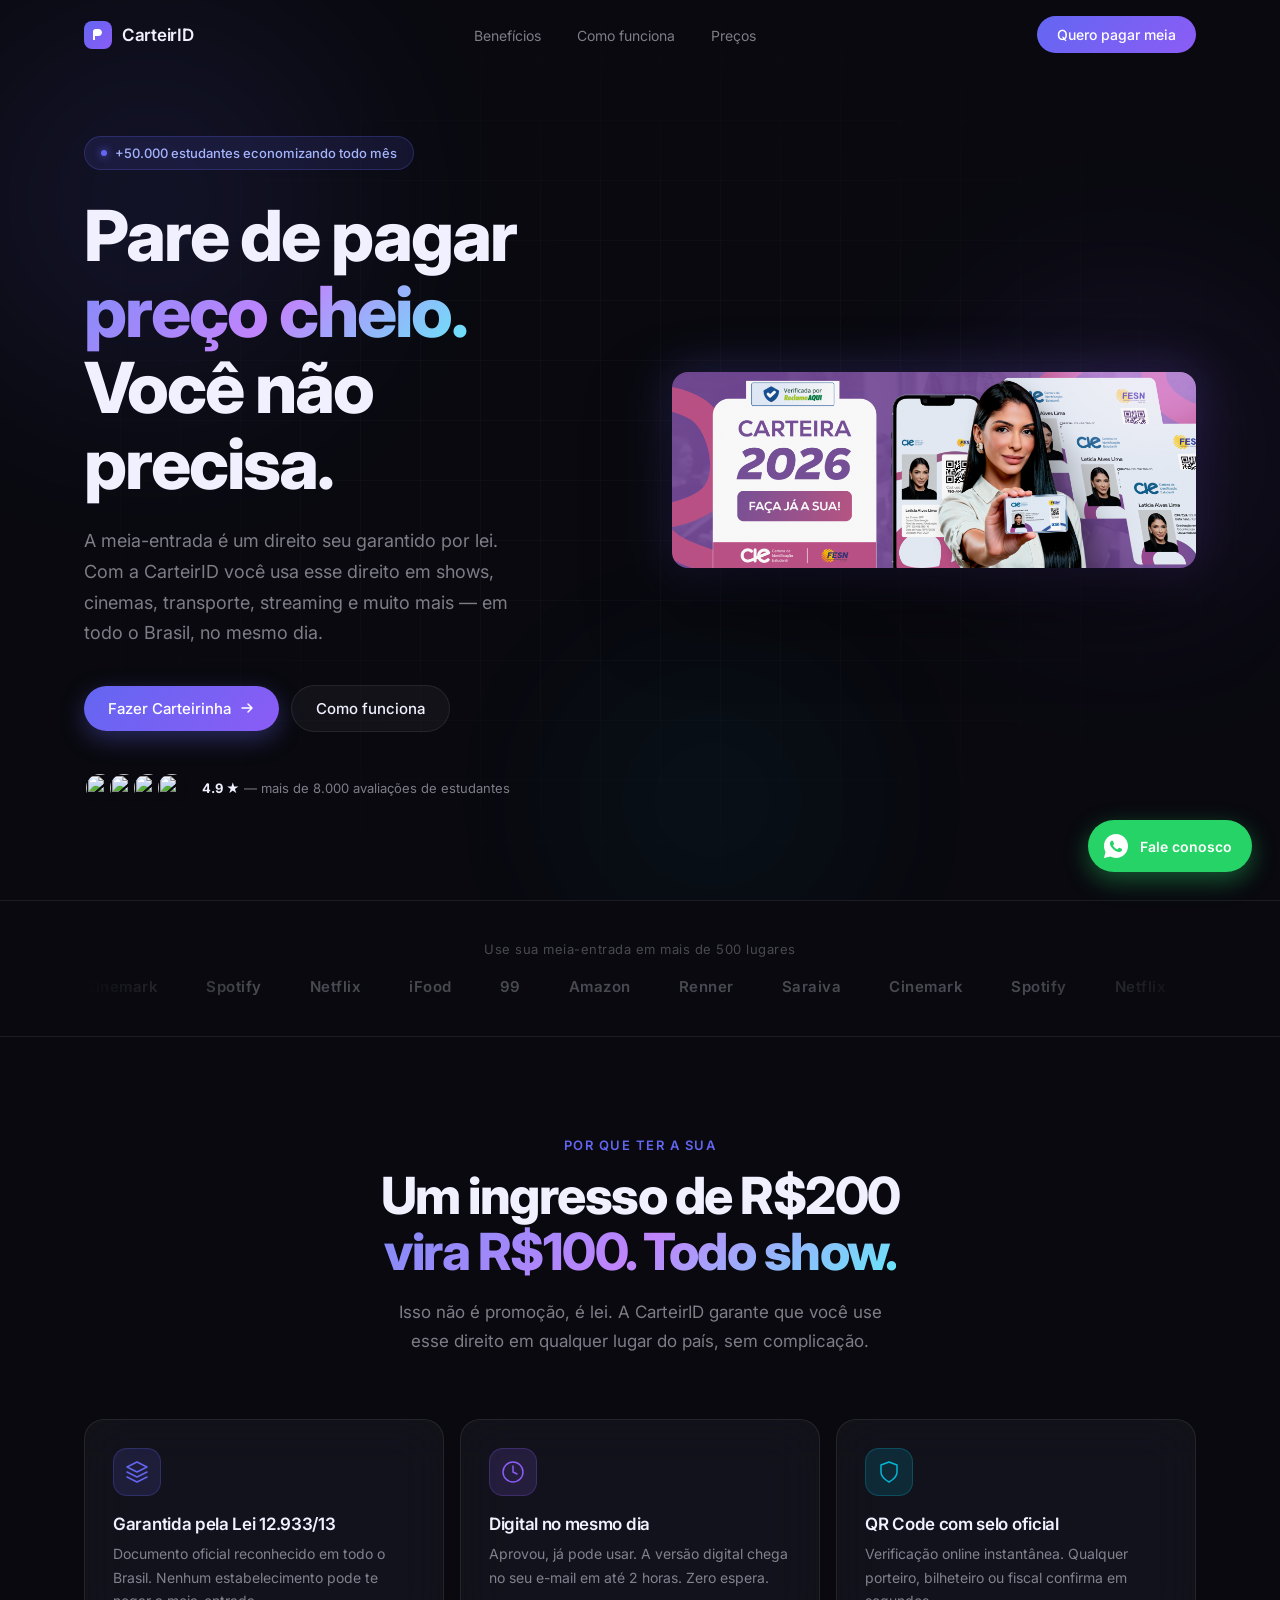
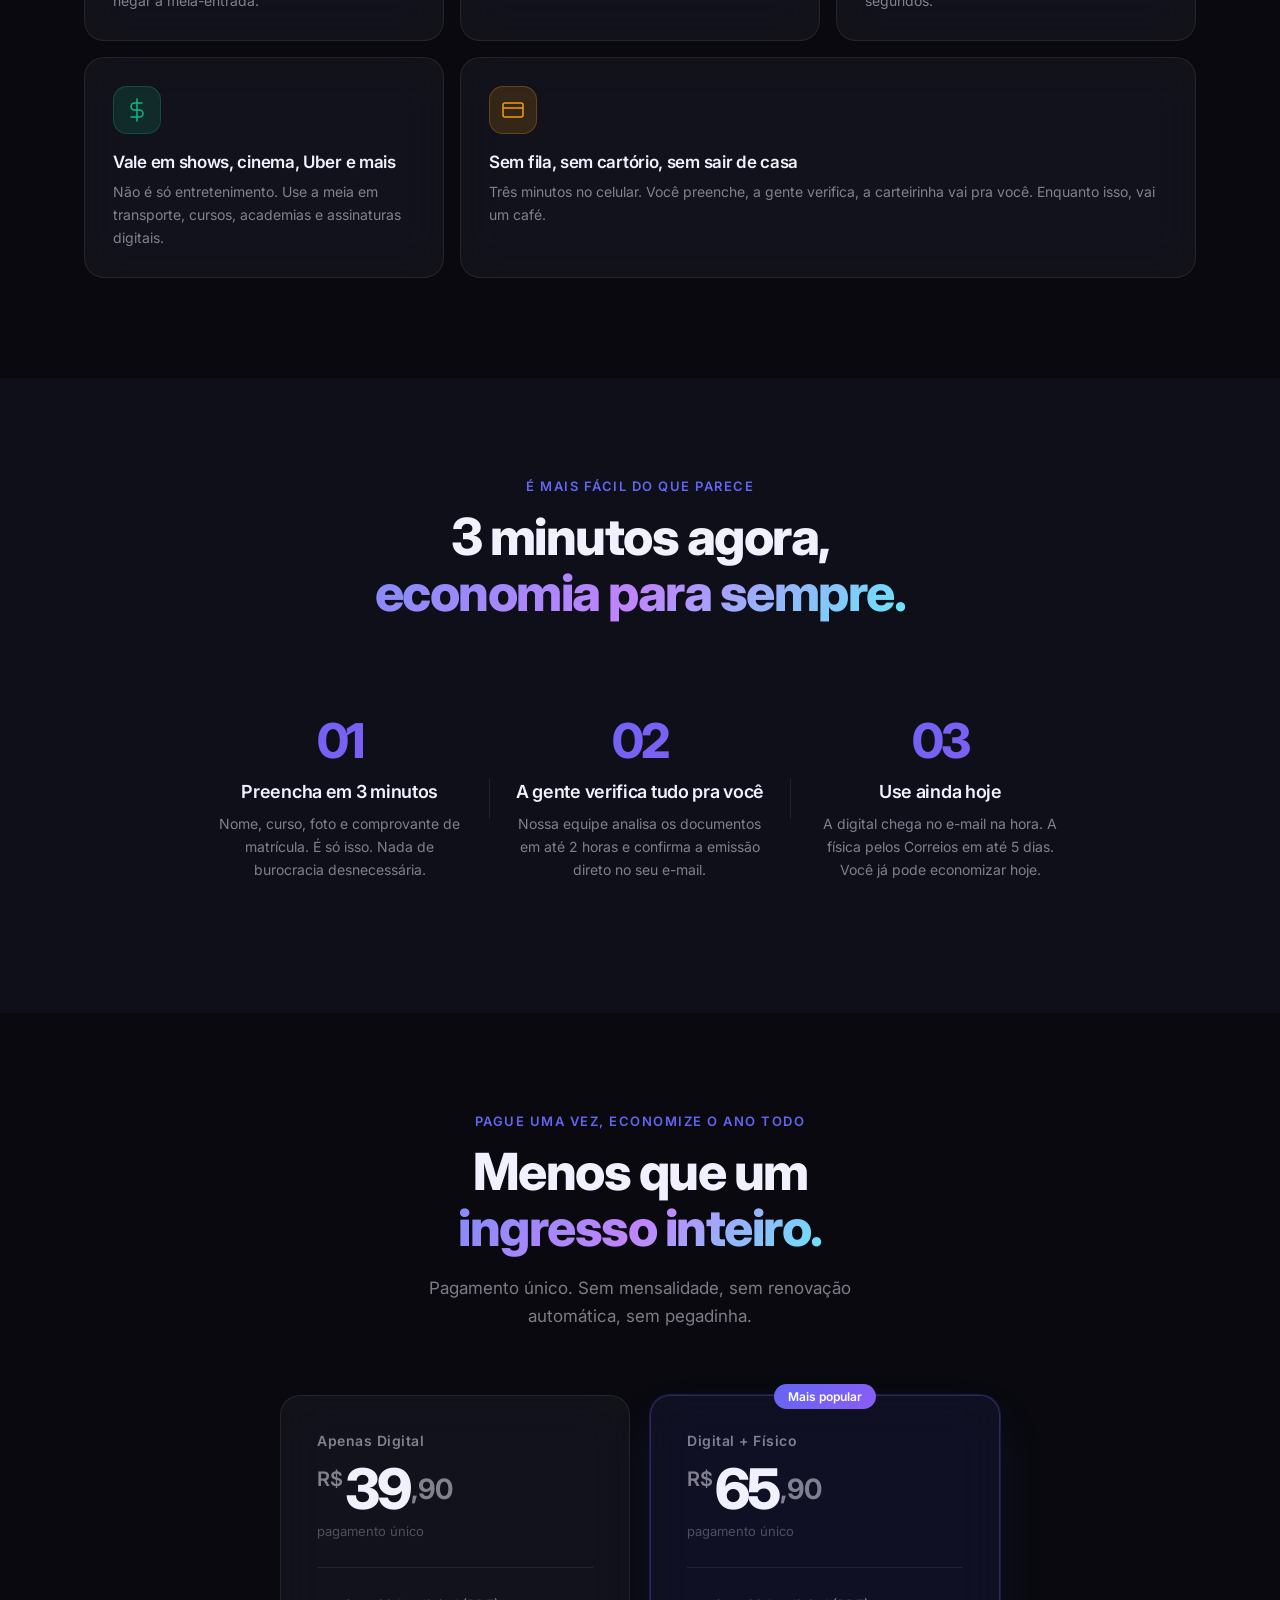
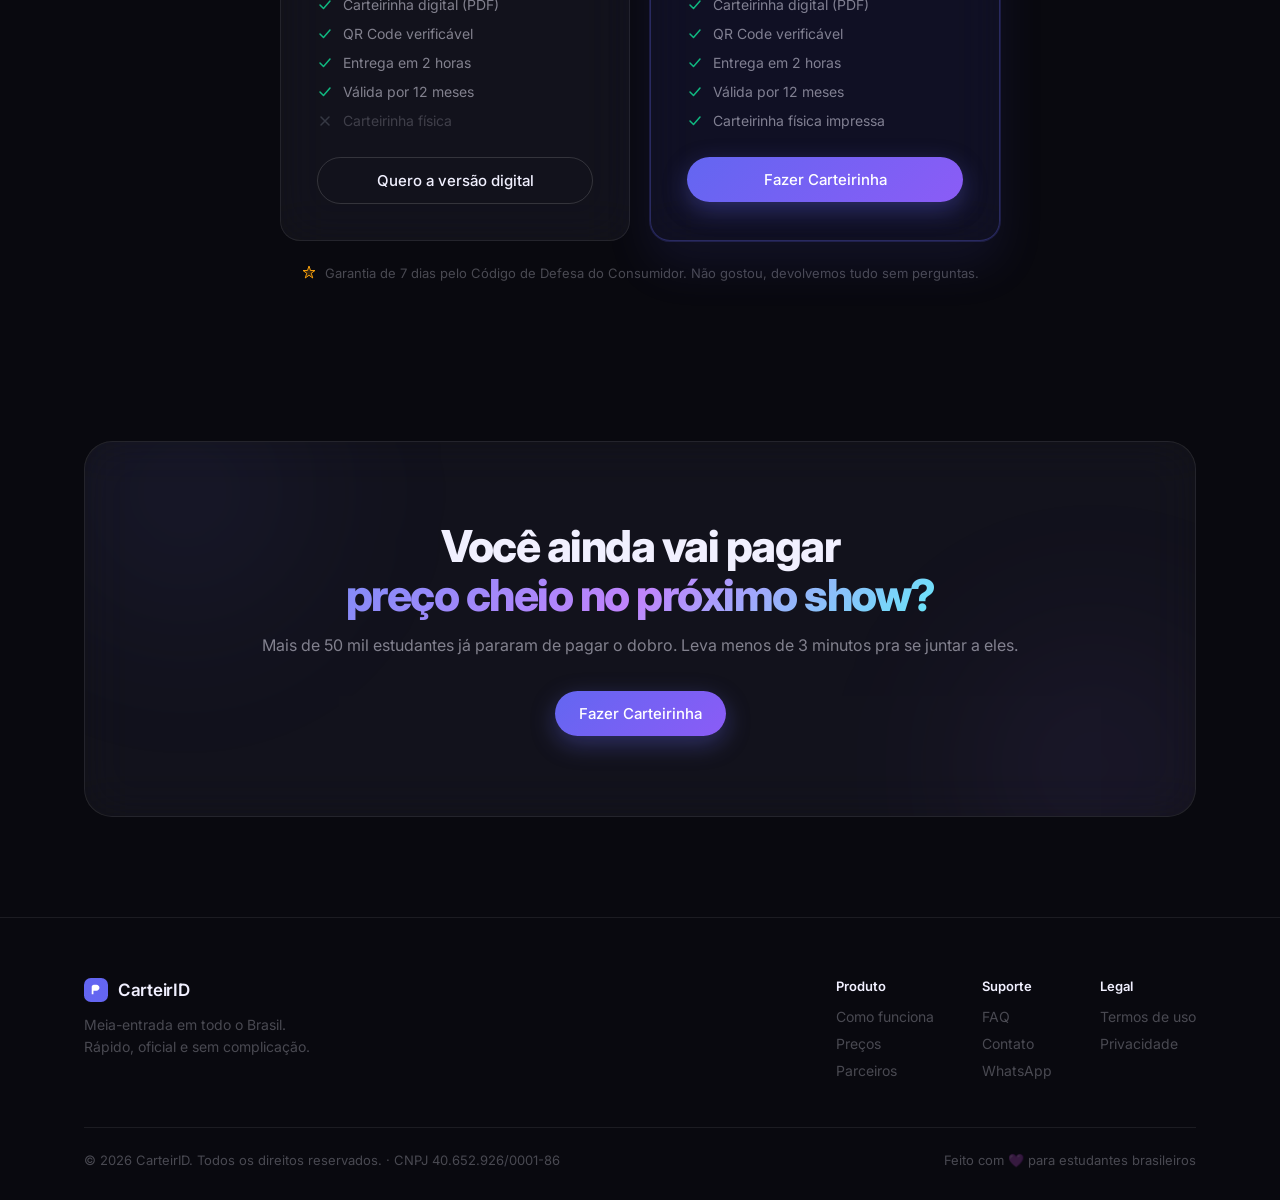
==== commit 6d05915f: "feat: carteirinha" ====
--- a/index.html
+++ b/index.html
@@ -91,7 +91,7 @@
         </p>
         <div class="hero-actions">
           <a href="#precos" class="btn btn-primary">
-            Quero pagar meia agora
+            Fazer Carteirinha
             <svg width="16" height="16" viewBox="0 0 16 16" fill="none"><path d="M3 8h10M9 4l4 4-4 4" stroke="currentColor" stroke-width="1.5" stroke-linecap="round" stroke-linejoin="round"/></svg>
           </a>
           <a href="#como-funciona" class="btn btn-ghost">
@@ -283,7 +283,7 @@
             <li><svg width="16" height="16" viewBox="0 0 16 16" fill="none"><path d="M3 8l3.5 3.5L13 4" stroke="#10b981" stroke-width="1.5" stroke-linecap="round" stroke-linejoin="round"/></svg> Válida por 12 meses</li>
             <li><svg width="16" height="16" viewBox="0 0 16 16" fill="none"><path d="M3 8l3.5 3.5L13 4" stroke="#10b981" stroke-width="1.5" stroke-linecap="round" stroke-linejoin="round"/></svg> Carteirinha física impressa</li>
           </ul>
-          <a href="https://ev.braip.com/ref?pl=pla2dlnn&ck=chevop9r&af=afig5g49nj" class="btn btn-primary btn-full">Quero pagar meia agora</a>
+          <a href="https://ev.braip.com/ref?pl=pla2dlnn&ck=chevop9r&af=afig5g49nj" class="btn btn-primary btn-full">Fazer Carteirinha</a>
         </div>
       </div>
 
@@ -303,7 +303,7 @@
         <div class="cta-content">
           <h2>Você ainda vai pagar<br /><span class="gradient-text">preço cheio no próximo show?</span></h2>
           <p>Mais de 50 mil estudantes já pararam de pagar o dobro. Leva menos de 3 minutos pra se juntar a eles.</p>
-          <a href="https://ev.braip.com/ref?pl=pla2dlnn&ck=chevop9r&af=afig5g49nj" class="btn btn-primary">Quero pagar meia agora</a>
+          <a href="https://ev.braip.com/ref?pl=pla2dlnn&ck=chevop9r&af=afig5g49nj" class="btn btn-primary">Fazer Carteirinha</a>
         </div>
       </div>
     </div>
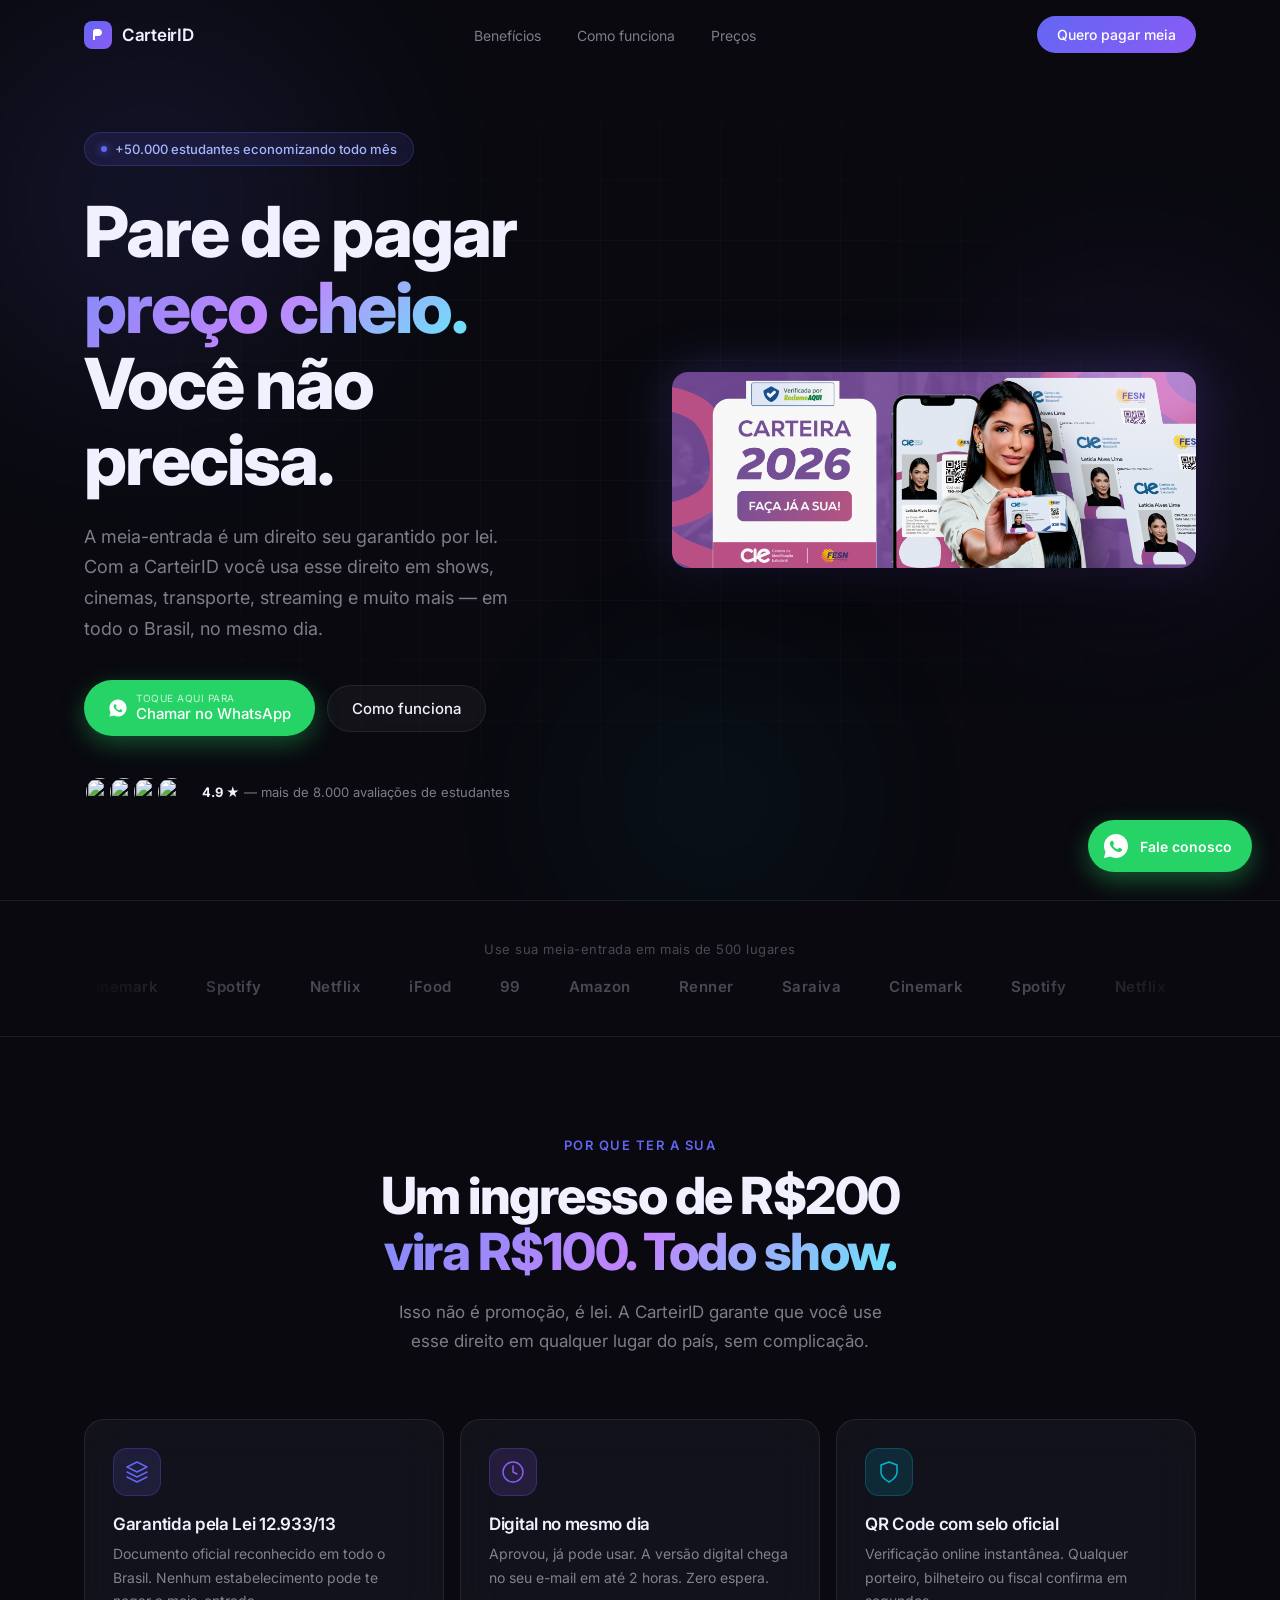
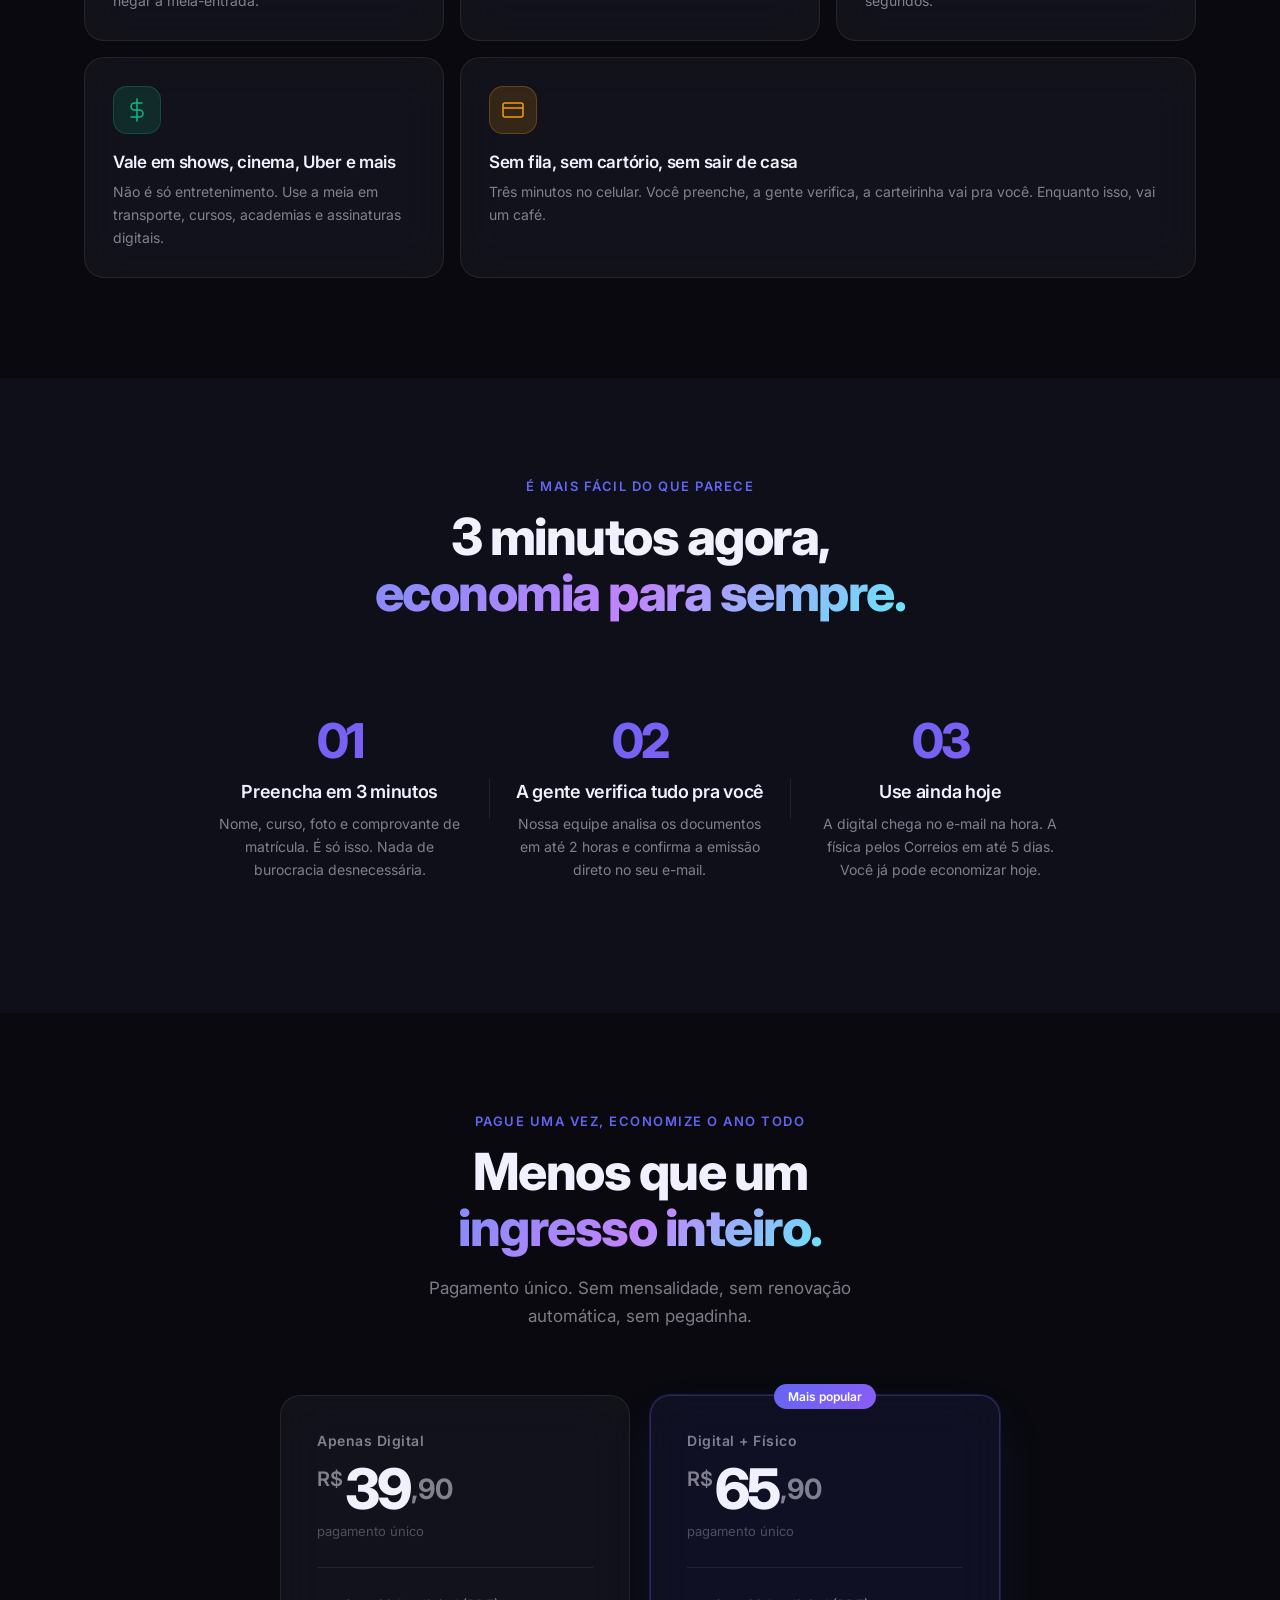
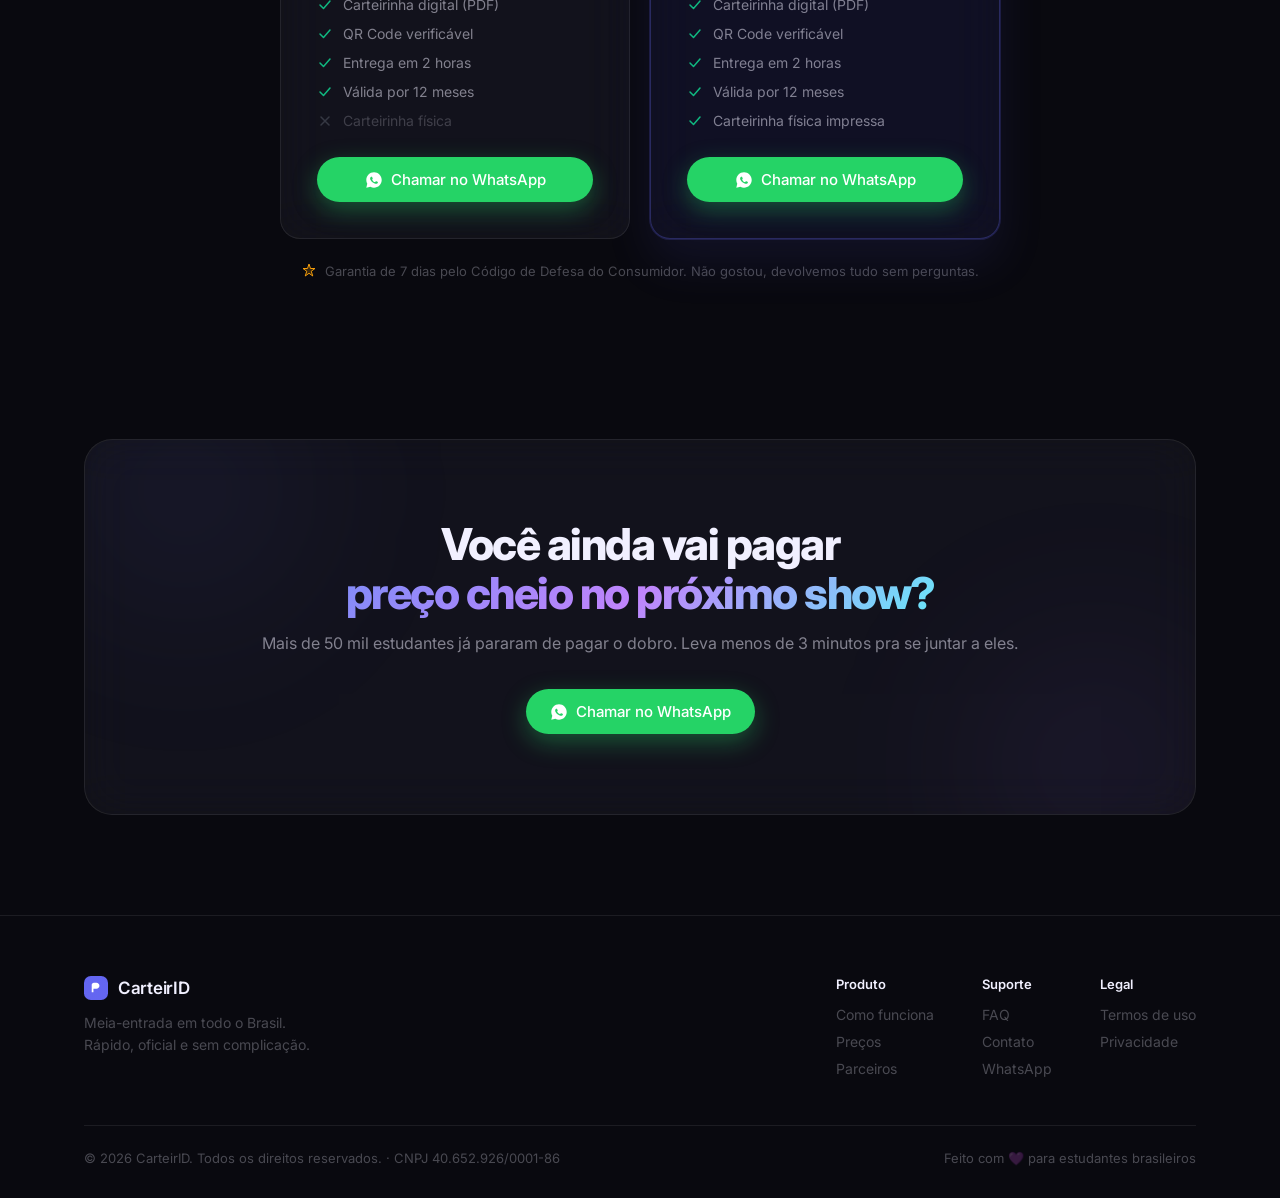
==== commit 6b8058e3: "feat: chamar no whatsapp" ====
--- a/index.html
+++ b/index.html
@@ -90,9 +90,12 @@
           muito mais — em todo o Brasil, no mesmo dia.
         </p>
         <div class="hero-actions">
-          <a href="#precos" class="btn btn-primary">
-            Fazer Carteirinha
-            <svg width="16" height="16" viewBox="0 0 16 16" fill="none"><path d="M3 8h10M9 4l4 4-4 4" stroke="currentColor" stroke-width="1.5" stroke-linecap="round" stroke-linejoin="round"/></svg>
+          <a href="https://wa.me/5548991553693?text=Ol%C3%A1%21+Quero+fazer+minha+carteirinha+de+estudante+%F0%9F%8E%93" class="btn btn-whatsapp">
+            <svg width="20" height="20" viewBox="0 0 28 28" fill="none"><path d="M14 2C7.373 2 2 7.373 2 14c0 2.123.558 4.116 1.532 5.845L2 26l6.347-1.51A11.93 11.93 0 0014 26c6.627 0 12-5.373 12-12S20.627 2 14 2z" fill="white"/><path d="M19.5 16.8c-.3-.15-1.77-.87-2.04-.97-.28-.1-.48-.15-.68.15-.2.3-.77.97-.94 1.17-.17.2-.35.22-.65.07-.3-.15-1.26-.46-2.4-1.47-.89-.79-1.49-1.76-1.66-2.06-.17-.3-.02-.46.13-.61.13-.13.3-.35.45-.52.15-.17.2-.3.3-.5.1-.2.05-.37-.02-.52-.08-.15-.68-1.63-.93-2.23-.24-.58-.49-.5-.68-.51-.17 0-.37-.02-.57-.02s-.52.07-.8.37c-.27.3-1.04 1.02-1.04 2.48s1.07 2.88 1.22 3.08c.15.2 2.1 3.2 5.08 4.49.71.31 1.26.49 1.69.63.71.22 1.36.19 1.87.12.57-.09 1.77-.72 2.02-1.42.25-.7.25-1.3.17-1.42-.07-.12-.27-.2-.57-.35z" fill="#25D366"/></svg>
+            <span class="btn-text-stack">
+              <span class="btn-label-small">Toque aqui para</span>
+              <span>Chamar no WhatsApp</span>
+            </span>
           </a>
           <a href="#como-funciona" class="btn btn-ghost">
             Como funciona
@@ -262,7 +265,10 @@
             <li><svg width="16" height="16" viewBox="0 0 16 16" fill="none"><path d="M3 8l3.5 3.5L13 4" stroke="#10b981" stroke-width="1.5" stroke-linecap="round" stroke-linejoin="round"/></svg> Válida por 12 meses</li>
             <li class="feature-off"><svg width="16" height="16" viewBox="0 0 16 16" fill="none"><path d="M4 4l8 8M12 4l-8 8" stroke="#6b7280" stroke-width="1.5" stroke-linecap="round"/></svg> Carteirinha física</li>
           </ul>
-          <a href="https://ev.braip.com/ref?pl=plaey9wk&ck=che46o58&af=afi07plqx8" class="btn btn-outline btn-full">Quero a versão digital</a>
+          <a href="https://wa.me/5548991553693?text=Ol%C3%A1%21+Quero+fazer+minha+carteirinha+digital+%28R%24+39%2C90%29" class="btn btn-whatsapp btn-full">
+            <svg width="18" height="18" viewBox="0 0 28 28" fill="none"><path d="M14 2C7.373 2 2 7.373 2 14c0 2.123.558 4.116 1.532 5.845L2 26l6.347-1.51A11.93 11.93 0 0014 26c6.627 0 12-5.373 12-12S20.627 2 14 2z" fill="white"/><path d="M19.5 16.8c-.3-.15-1.77-.87-2.04-.97-.28-.1-.48-.15-.68.15-.2.3-.77.97-.94 1.17-.17.2-.35.22-.65.07-.3-.15-1.26-.46-2.4-1.47-.89-.79-1.49-1.76-1.66-2.06-.17-.3-.02-.46.13-.61.13-.13.3-.35.45-.52.15-.17.2-.3.3-.5.1-.2.05-.37-.02-.52-.08-.15-.68-1.63-.93-2.23-.24-.58-.49-.5-.68-.51-.17 0-.37-.02-.57-.02s-.52.07-.8.37c-.27.3-1.04 1.02-1.04 2.48s1.07 2.88 1.22 3.08c.15.2 2.1 3.2 5.08 4.49.71.31 1.26.49 1.69.63.71.22 1.36.19 1.87.12.57-.09 1.77-.72 2.02-1.42.25-.7.25-1.3.17-1.42-.07-.12-.27-.2-.57-.35z" fill="#25D366"/></svg>
+            Chamar no WhatsApp
+          </a>
         </div>
 
         <div class="pricing-card glass pricing-card--featured">
@@ -283,7 +289,10 @@
             <li><svg width="16" height="16" viewBox="0 0 16 16" fill="none"><path d="M3 8l3.5 3.5L13 4" stroke="#10b981" stroke-width="1.5" stroke-linecap="round" stroke-linejoin="round"/></svg> Válida por 12 meses</li>
             <li><svg width="16" height="16" viewBox="0 0 16 16" fill="none"><path d="M3 8l3.5 3.5L13 4" stroke="#10b981" stroke-width="1.5" stroke-linecap="round" stroke-linejoin="round"/></svg> Carteirinha física impressa</li>
           </ul>
-          <a href="https://ev.braip.com/ref?pl=pla2dlnn&ck=chevop9r&af=afig5g49nj" class="btn btn-primary btn-full">Fazer Carteirinha</a>
+          <a href="https://wa.me/5548991553693?text=Ol%C3%A1%21+Quero+fazer+minha+carteirinha+de+estudante+%F0%9F%8E%93" class="btn btn-whatsapp btn-full">
+            <svg width="18" height="18" viewBox="0 0 28 28" fill="none"><path d="M14 2C7.373 2 2 7.373 2 14c0 2.123.558 4.116 1.532 5.845L2 26l6.347-1.51A11.93 11.93 0 0014 26c6.627 0 12-5.373 12-12S20.627 2 14 2z" fill="white"/><path d="M19.5 16.8c-.3-.15-1.77-.87-2.04-.97-.28-.1-.48-.15-.68.15-.2.3-.77.97-.94 1.17-.17.2-.35.22-.65.07-.3-.15-1.26-.46-2.4-1.47-.89-.79-1.49-1.76-1.66-2.06-.17-.3-.02-.46.13-.61.13-.13.3-.35.45-.52.15-.17.2-.3.3-.5.1-.2.05-.37-.02-.52-.08-.15-.68-1.63-.93-2.23-.24-.58-.49-.5-.68-.51-.17 0-.37-.02-.57-.02s-.52.07-.8.37c-.27.3-1.04 1.02-1.04 2.48s1.07 2.88 1.22 3.08c.15.2 2.1 3.2 5.08 4.49.71.31 1.26.49 1.69.63.71.22 1.36.19 1.87.12.57-.09 1.77-.72 2.02-1.42.25-.7.25-1.3.17-1.42-.07-.12-.27-.2-.57-.35z" fill="#25D366"/></svg>
+            Chamar no WhatsApp
+          </a>
         </div>
       </div>
 
@@ -303,7 +312,10 @@
         <div class="cta-content">
           <h2>Você ainda vai pagar<br /><span class="gradient-text">preço cheio no próximo show?</span></h2>
           <p>Mais de 50 mil estudantes já pararam de pagar o dobro. Leva menos de 3 minutos pra se juntar a eles.</p>
-          <a href="https://ev.braip.com/ref?pl=pla2dlnn&ck=chevop9r&af=afig5g49nj" class="btn btn-primary">Fazer Carteirinha</a>
+          <a href="https://wa.me/5548991553693?text=Ol%C3%A1%21+Quero+fazer+minha+carteirinha+de+estudante+%F0%9F%8E%93" class="btn btn-whatsapp">
+            <svg width="18" height="18" viewBox="0 0 28 28" fill="none"><path d="M14 2C7.373 2 2 7.373 2 14c0 2.123.558 4.116 1.532 5.845L2 26l6.347-1.51A11.93 11.93 0 0014 26c6.627 0 12-5.373 12-12S20.627 2 14 2z" fill="white"/><path d="M19.5 16.8c-.3-.15-1.77-.87-2.04-.97-.28-.1-.48-.15-.68.15-.2.3-.77.97-.94 1.17-.17.2-.35.22-.65.07-.3-.15-1.26-.46-2.4-1.47-.89-.79-1.49-1.76-1.66-2.06-.17-.3-.02-.46.13-.61.13-.13.3-.35.45-.52.15-.17.2-.3.3-.5.1-.2.05-.37-.02-.52-.08-.15-.68-1.63-.93-2.23-.24-.58-.49-.5-.68-.51-.17 0-.37-.02-.57-.02s-.52.07-.8.37c-.27.3-1.04 1.02-1.04 2.48s1.07 2.88 1.22 3.08c.15.2 2.1 3.2 5.08 4.49.71.31 1.26.49 1.69.63.71.22 1.36.19 1.87.12.57-.09 1.77-.72 2.02-1.42.25-.7.25-1.3.17-1.42-.07-.12-.27-.2-.57-.35z" fill="#25D366"/></svg>
+            Chamar no WhatsApp
+          </a>
         </div>
       </div>
     </div>
--- a/styles.css
+++ b/styles.css
@@ -91,6 +91,33 @@
   background: var(--surface-hover);
 }
 
+.btn-text-stack {
+  display: flex;
+  flex-direction: column;
+  align-items: flex-start;
+  gap: 1px;
+}
+
+.btn-label-small {
+  font-size: 10px;
+  font-weight: 400;
+  opacity: 0.75;
+  line-height: 1;
+  text-transform: uppercase;
+  letter-spacing: 0.5px;
+}
+
+.btn-whatsapp {
+  background: #25D366;
+  color: #fff;
+  box-shadow: 0 8px 24px rgba(37,211,102,0.35);
+}
+.btn-whatsapp:hover {
+  transform: translateY(-2px);
+  box-shadow: 0 12px 32px rgba(37,211,102,0.5);
+  background: #20c05c;
+}
+
 .btn-nav {
   background: linear-gradient(135deg, var(--accent), var(--accent-2));
   color: #fff;
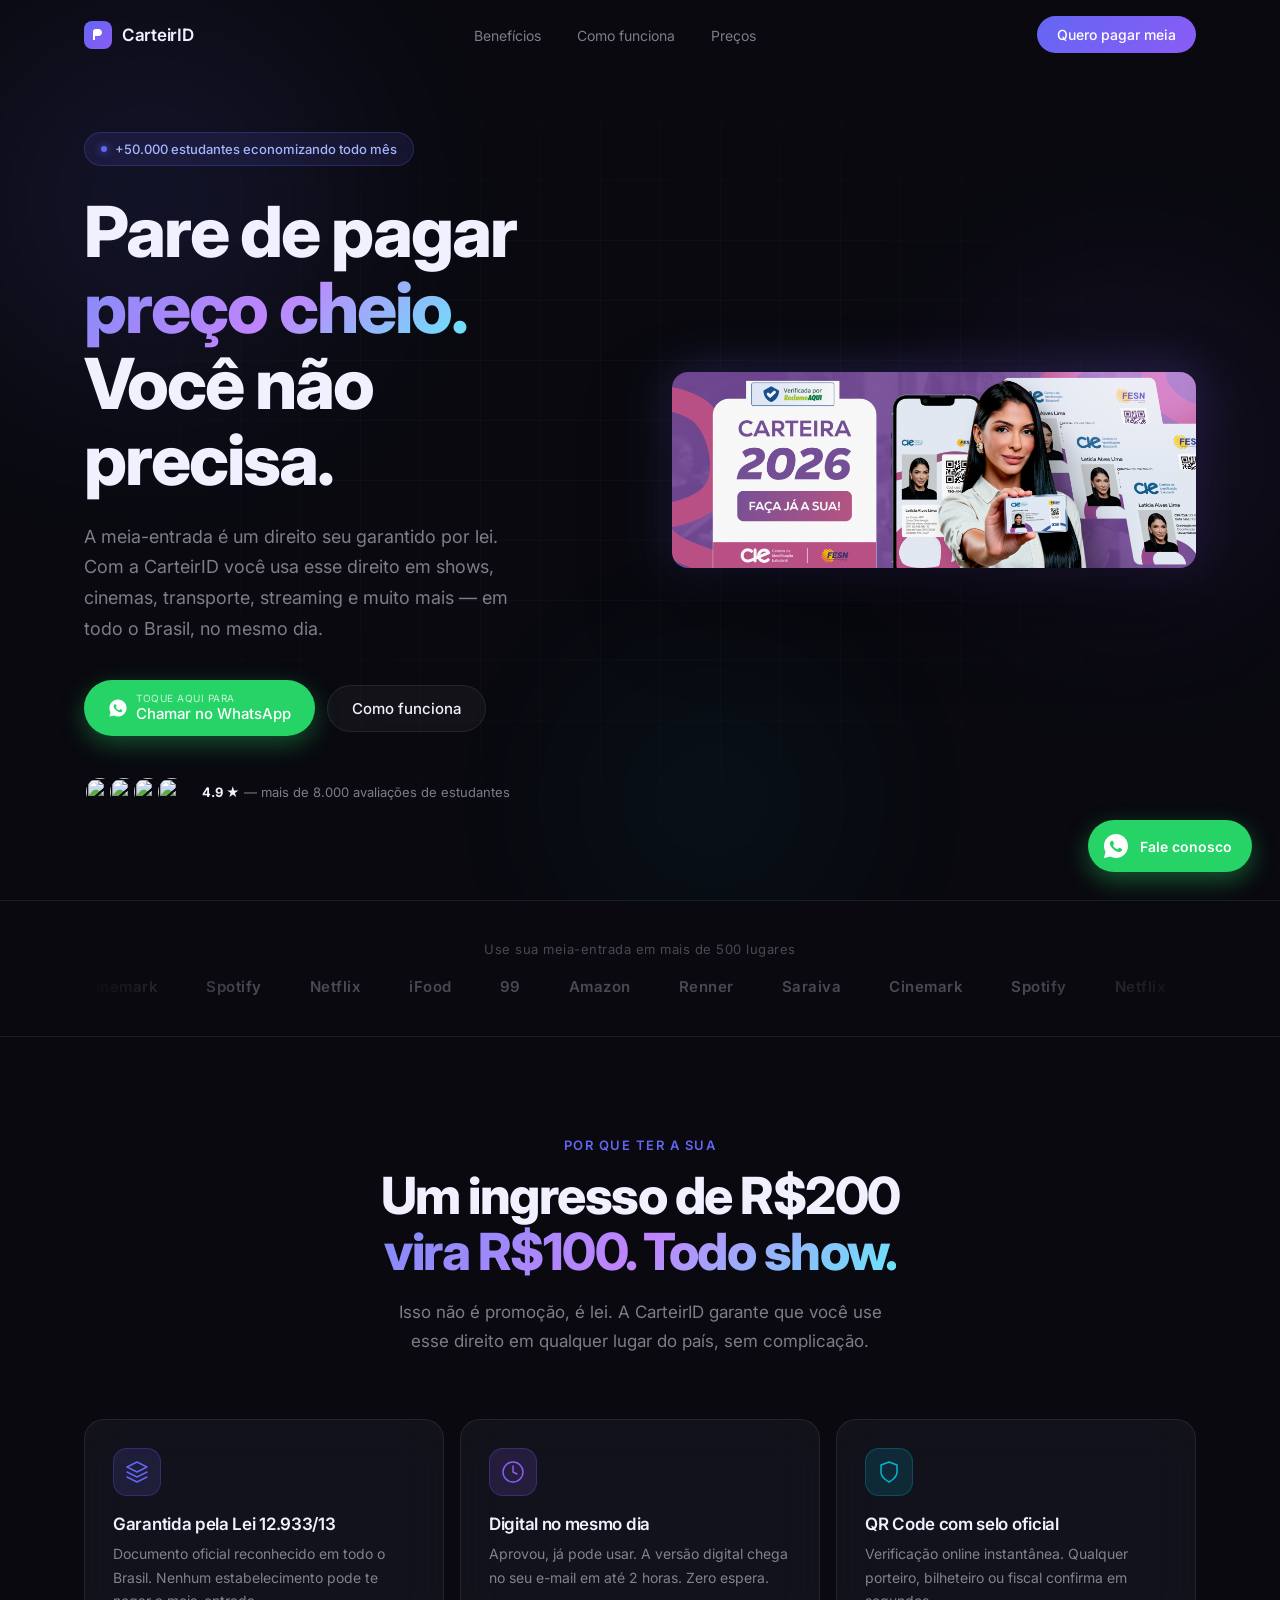
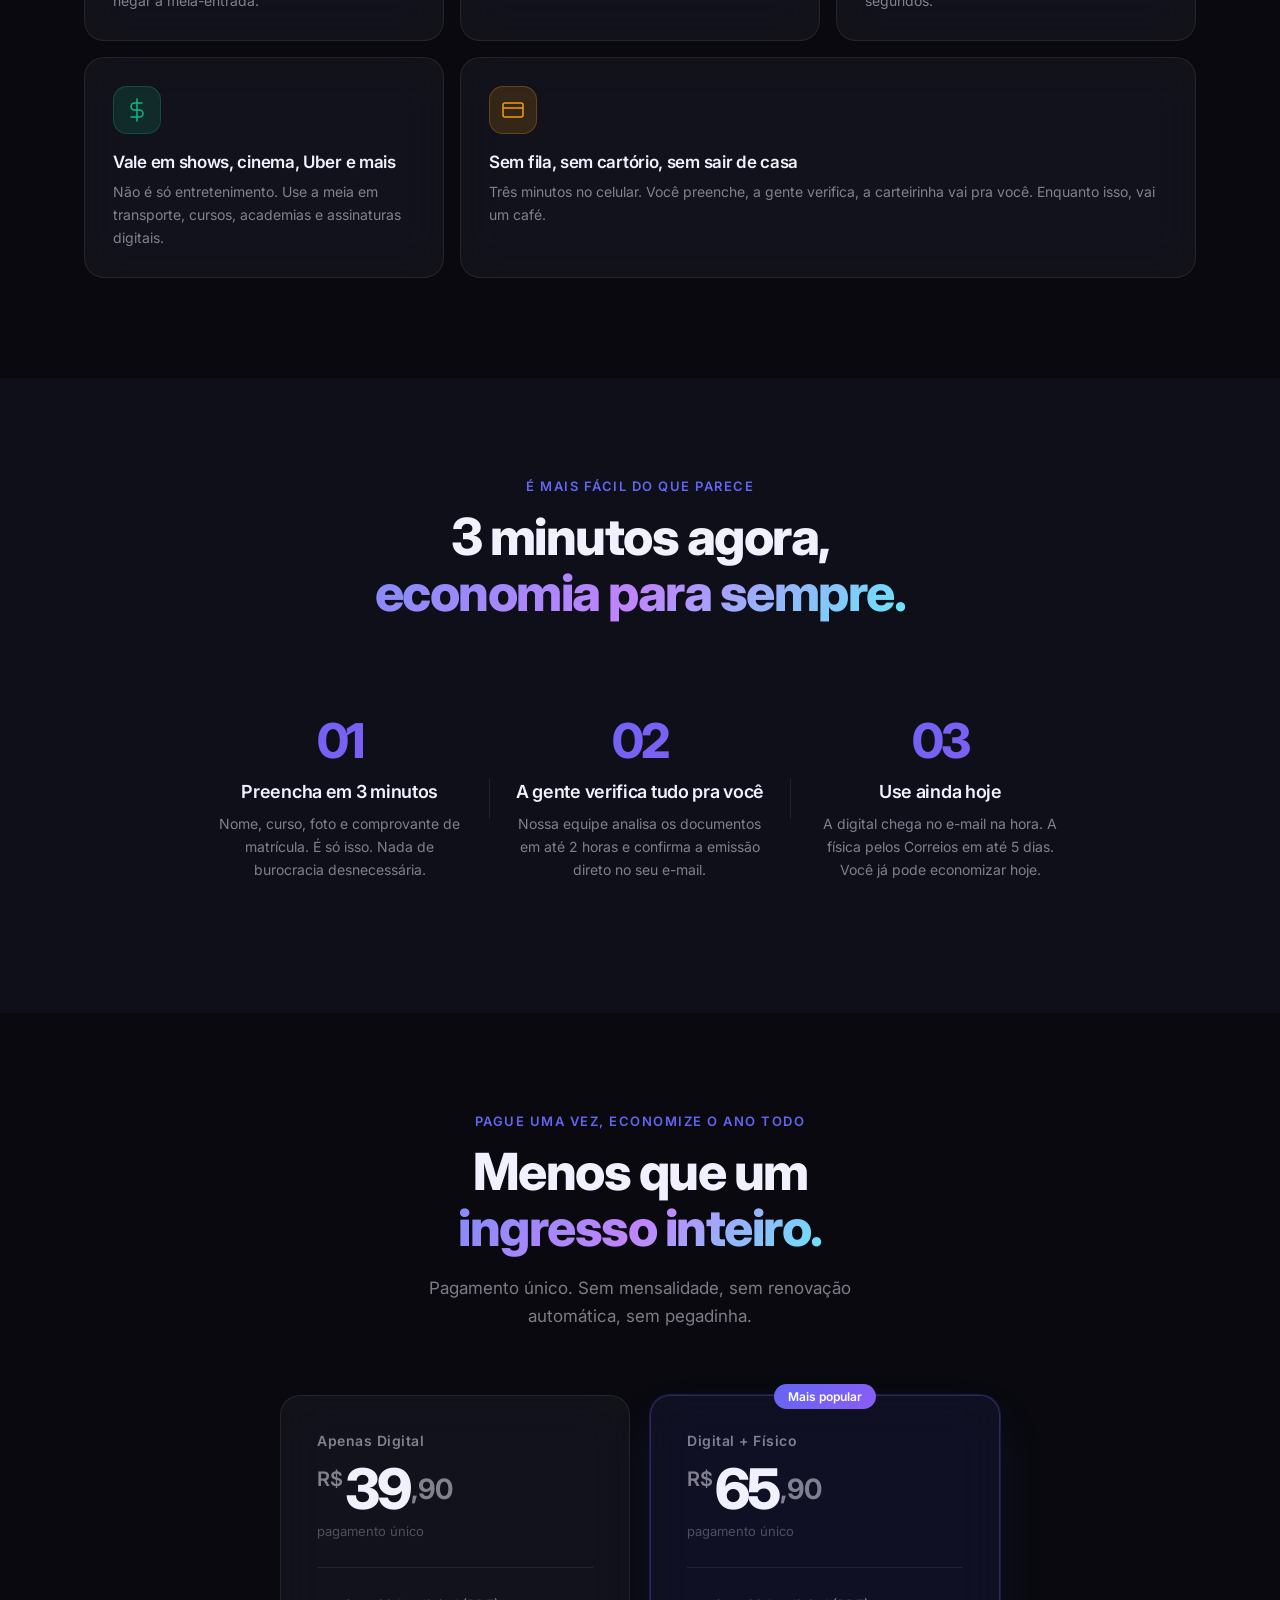
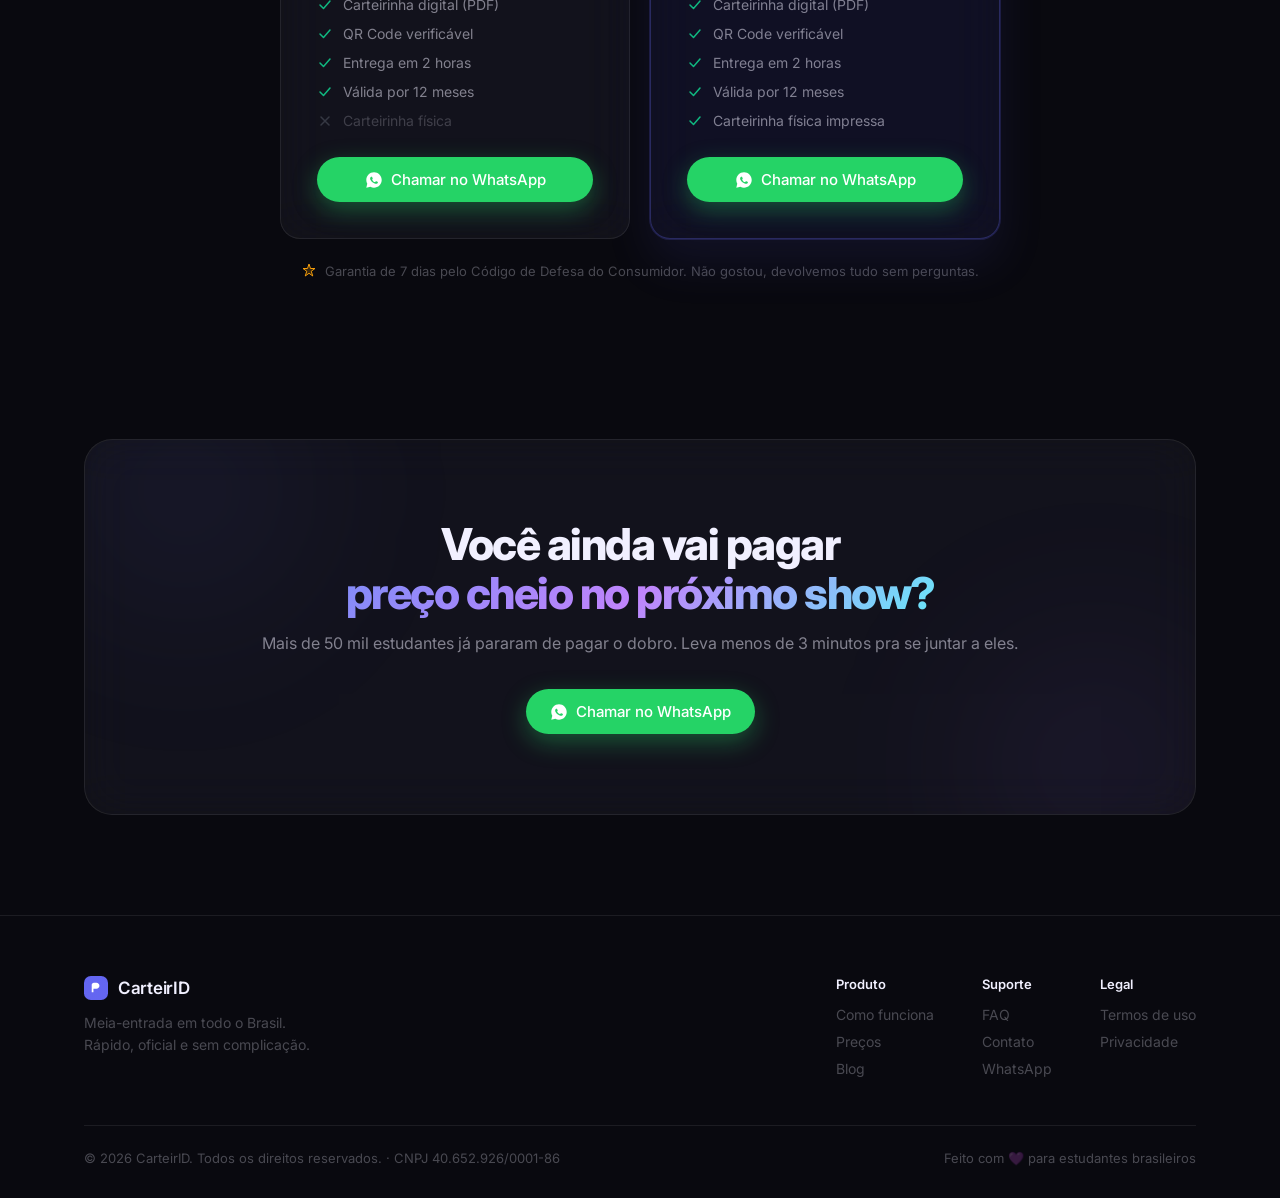
==== commit 5a73d436: "feat: blog" ====
--- a/index.html
+++ b/index.html
@@ -3,24 +3,147 @@
 <head>
   <meta charset="UTF-8" />
   <meta name="viewport" content="width=device-width, initial-scale=1.0" />
-  <title>Carteirinha do Estudante 2026 — Meia-entrada em todo o Brasil</title>
-  <meta name="description" content="Emita sua Carteirinha do Estudante 100% online. QR Code verificável, válida em cinemas, shows, transporte e muito mais. Entrega digital no mesmo dia." />
-  <meta name="keywords" content="carteirinha do estudante, meia entrada, CIE, documento estudante, carteira estudantil 2026" />
-  <link rel="canonical" href="https://carteirinha-do-estudante.com" />
+  <meta http-equiv="X-UA-Compatible" content="IE=edge" />
+
+  <!-- SEO Principal -->
+  <title>Fazer Carteirinha do Estudante Online | Meia-Entrada em Todo o Brasil</title>
+  <meta name="description" content="Faça sua Carteirinha do Estudante online em minutos. CIE válida em cinemas, shows, transporte e +500 parceiros. QR Code verificável, entrega digital no mesmo dia. Garantia de 7 dias." />
+  <meta name="keywords" content="carteirinha do estudante, fazer carteirinha estudante online, meia entrada estudante, CIE 2026, carteira estudantil, documento nacional do estudante, carteirinha estudante digital, meia entrada cinema, meia entrada show" />
+  <meta name="author" content="CarteirID" />
+  <meta name="robots" content="index, follow, max-snippet:-1, max-image-preview:large, max-video-preview:-1" />
+  <link rel="canonical" href="https://carteirinha-do-estudante.com/" />
   <link rel="sitemap" type="application/xml" href="/sitemap.xml" />
+
+  <!-- Geo -->
+  <meta name="geo.region" content="BR" />
+  <meta name="geo.placename" content="Brasil" />
+  <meta name="language" content="Portuguese" />
+
+  <!-- Mobile / PWA -->
+  <meta name="theme-color" content="#09090f" />
+  <meta name="apple-mobile-web-app-capable" content="yes" />
+  <meta name="apple-mobile-web-app-status-bar-style" content="black-translucent" />
+  <meta name="apple-mobile-web-app-title" content="CarteirID" />
 
   <!-- Open Graph -->
   <meta property="og:type" content="website" />
-  <meta property="og:url" content="https://carteirinha-do-estudante.com" />
-  <meta property="og:title" content="Carteirinha do Estudante 2026 — Meia-entrada em todo o Brasil" />
-  <meta property="og:description" content="Emita sua Carteirinha do Estudante 100% online. QR Code verificável, válida em cinemas, shows, transporte e muito mais." />
+  <meta property="og:url" content="https://carteirinha-do-estudante.com/" />
+  <meta property="og:site_name" content="CarteirID" />
+  <meta property="og:locale" content="pt_BR" />
+  <meta property="og:title" content="Fazer Carteirinha do Estudante Online | Meia-Entrada em Todo o Brasil" />
+  <meta property="og:description" content="Faça sua Carteirinha do Estudante online em minutos. CIE válida em cinemas, shows, transporte e +500 parceiros. Entrega digital no mesmo dia." />
   <meta property="og:image" content="https://carteirinha-do-estudante.com/image.png" />
+  <meta property="og:image:width" content="1200" />
+  <meta property="og:image:height" content="630" />
+  <meta property="og:image:alt" content="Carteirinha do Estudante CIE 2026" />
 
   <!-- Twitter Card -->
   <meta name="twitter:card" content="summary_large_image" />
-  <meta name="twitter:title" content="Carteirinha do Estudante 2026 — Meia-entrada em todo o Brasil" />
-  <meta name="twitter:description" content="Emita sua Carteirinha do Estudante 100% online. QR Code verificável, válida em todo o Brasil." />
+  <meta name="twitter:site" content="@carteirid" />
+  <meta name="twitter:title" content="Fazer Carteirinha do Estudante Online | Meia-Entrada em Todo o Brasil" />
+  <meta name="twitter:description" content="Faça sua Carteirinha do Estudante online em minutos. CIE válida em cinemas, shows, transporte e +500 parceiros." />
   <meta name="twitter:image" content="https://carteirinha-do-estudante.com/image.png" />
+  <meta name="twitter:image:alt" content="Carteirinha do Estudante CIE 2026" />
+
+  <!-- JSON-LD Structured Data -->
+  <script type="application/ld+json">
+  {
+    "@context": "https://schema.org",
+    "@graph": [
+      {
+        "@type": "Organization",
+        "@id": "https://carteirinha-do-estudante.com/#organization",
+        "name": "CarteirID",
+        "url": "https://carteirinha-do-estudante.com",
+        "logo": "https://carteirinha-do-estudante.com/image.png",
+        "contactPoint": {
+          "@type": "ContactPoint",
+          "telephone": "+55-48-9155-3693",
+          "contactType": "customer service",
+          "availableLanguage": "Portuguese",
+          "contactOption": "TollFree"
+        },
+        "sameAs": ["https://wa.me/5548991553693"]
+      },
+      {
+        "@type": "WebSite",
+        "@id": "https://carteirinha-do-estudante.com/#website",
+        "url": "https://carteirinha-do-estudante.com",
+        "name": "Fazer Carteirinha do Estudante Online",
+        "description": "Faça sua Carteirinha do Estudante online em minutos. CIE válida em todo o Brasil.",
+        "publisher": { "@id": "https://carteirinha-do-estudante.com/#organization" },
+        "inLanguage": "pt-BR"
+      },
+      {
+        "@type": "Product",
+        "name": "Carteirinha do Estudante Digital",
+        "description": "Carteirinha do Estudante CIE válida em todo o Brasil para meia-entrada em cinemas, shows, transporte e mais de 500 parceiros.",
+        "brand": { "@type": "Brand", "name": "CarteirID" },
+        "offers": [
+          {
+            "@type": "Offer",
+            "name": "Apenas Digital",
+            "price": "39.90",
+            "priceCurrency": "BRL",
+            "availability": "https://schema.org/InStock",
+            "url": "https://carteirinha-do-estudante.com/"
+          },
+          {
+            "@type": "Offer",
+            "name": "Digital + Físico",
+            "price": "65.90",
+            "priceCurrency": "BRL",
+            "availability": "https://schema.org/InStock",
+            "url": "https://carteirinha-do-estudante.com/"
+          }
+        ],
+        "aggregateRating": {
+          "@type": "AggregateRating",
+          "ratingValue": "4.9",
+          "reviewCount": "8000",
+          "bestRating": "5"
+        }
+      },
+      {
+        "@type": "FAQPage",
+        "mainEntity": [
+          {
+            "@type": "Question",
+            "name": "Quem pode fazer a Carteirinha do Estudante?",
+            "acceptedAnswer": {
+              "@type": "Answer",
+              "text": "Qualquer pessoa regularmente matriculada em instituição de ensino, do fundamental ao doutorado, presencial ou EAD."
+            }
+          },
+          {
+            "@type": "Question",
+            "name": "A carteirinha é válida em todo o Brasil?",
+            "acceptedAnswer": {
+              "@type": "Answer",
+              "text": "Sim. A Carteirinha do Estudante CIE é válida em todo o território nacional, garantida pela Lei Federal 12.933/13."
+            }
+          },
+          {
+            "@type": "Question",
+            "name": "Quanto tempo leva para receber a carteirinha?",
+            "acceptedAnswer": {
+              "@type": "Answer",
+              "text": "A versão digital é entregue no mesmo dia, em até 2 horas. A versão física chega pelos Correios em até 5 dias úteis."
+            }
+          },
+          {
+            "@type": "Question",
+            "name": "Tem garantia?",
+            "acceptedAnswer": {
+              "@type": "Answer",
+              "text": "Sim. Oferecemos garantia de 7 dias conforme o Código de Defesa do Consumidor. Se não ficar satisfeito, devolvemos 100% do valor."
+            }
+          }
+        ]
+      }
+    ]
+  }
+  </script>
 
   <!-- Google tag (gtag.js) -->
   <script async src="https://www.googletagmanager.com/gtag/js?id=AW-18124142964"></script>
@@ -344,9 +467,9 @@
         <div class="footer-links">
           <div class="footer-col">
             <p class="footer-col-title">Produto</p>
-            <a href="#">Como funciona</a>
-            <a href="#">Preços</a>
-            <a href="#">Parceiros</a>
+            <a href="#como-funciona">Como funciona</a>
+            <a href="#precos">Preços</a>
+            <a href="blog.html">Blog</a>
           </div>
           <div class="footer-col">
             <p class="footer-col-title">Suporte</p>
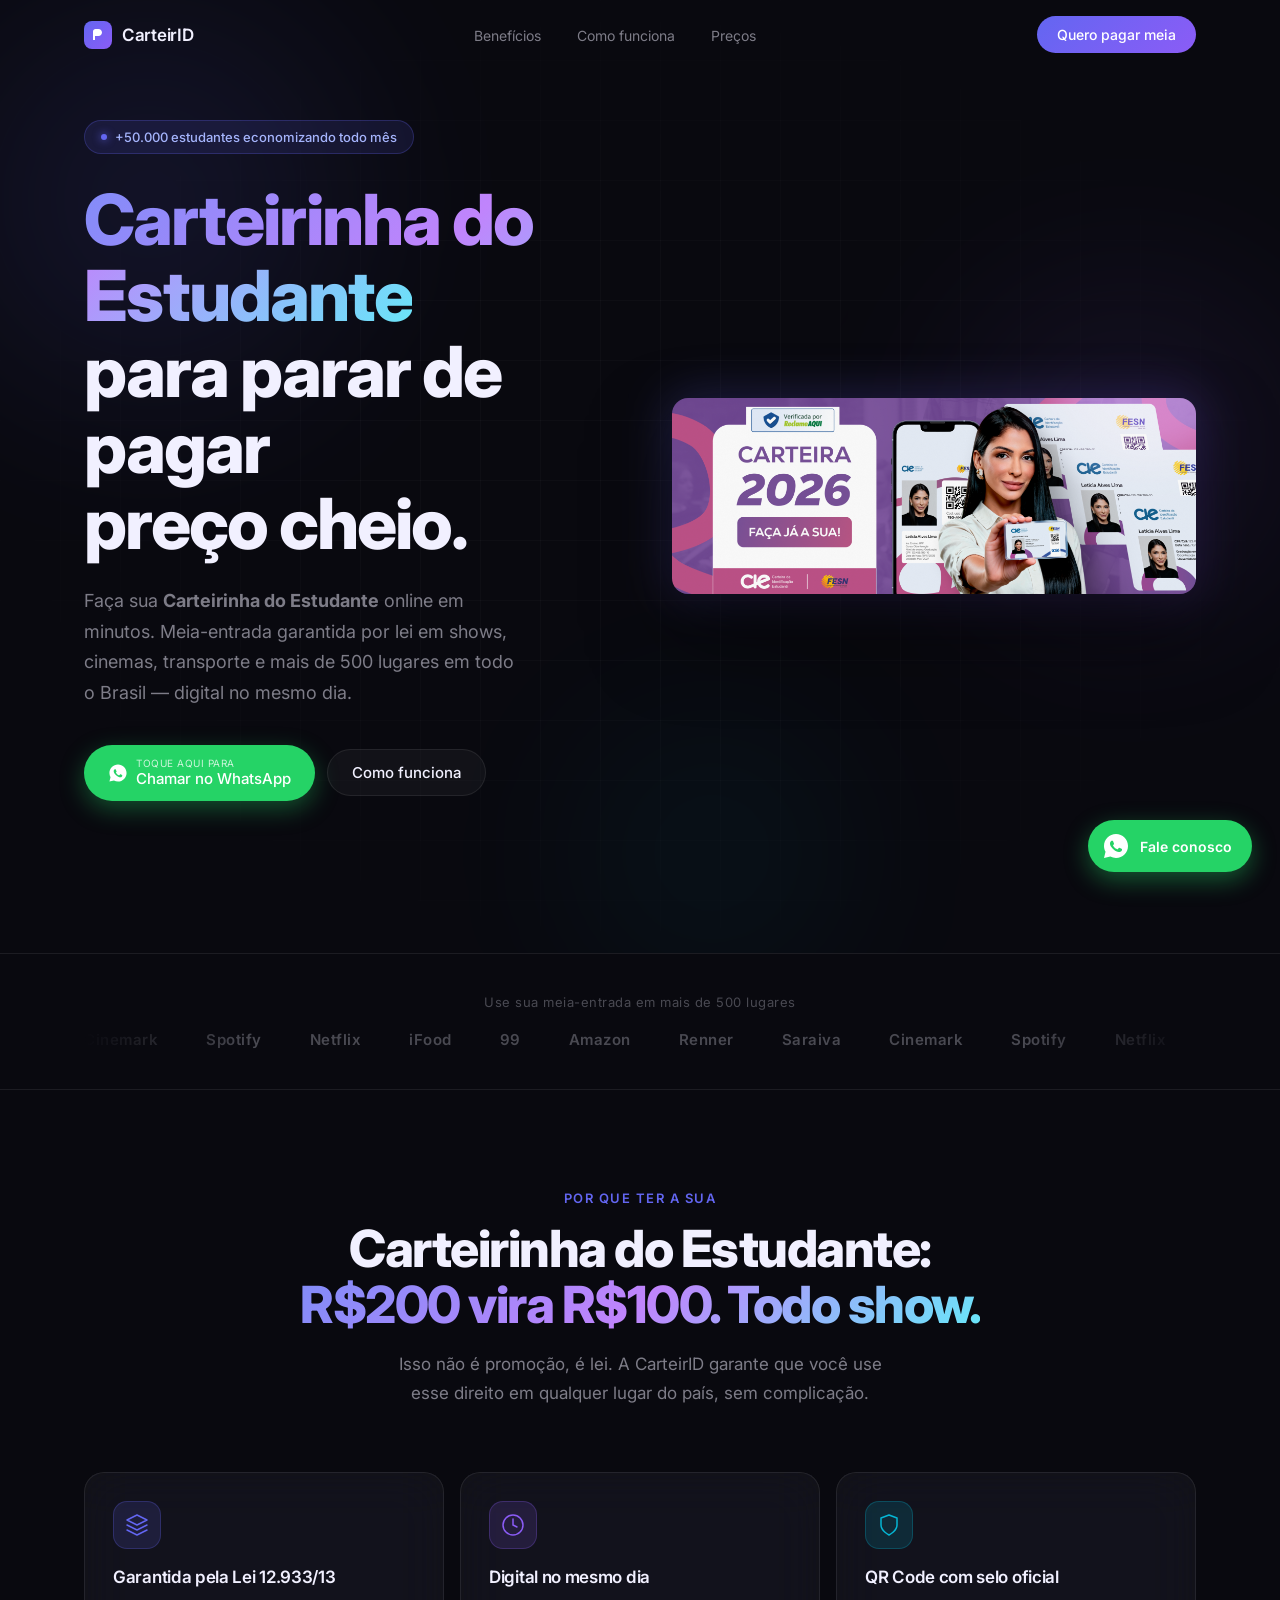
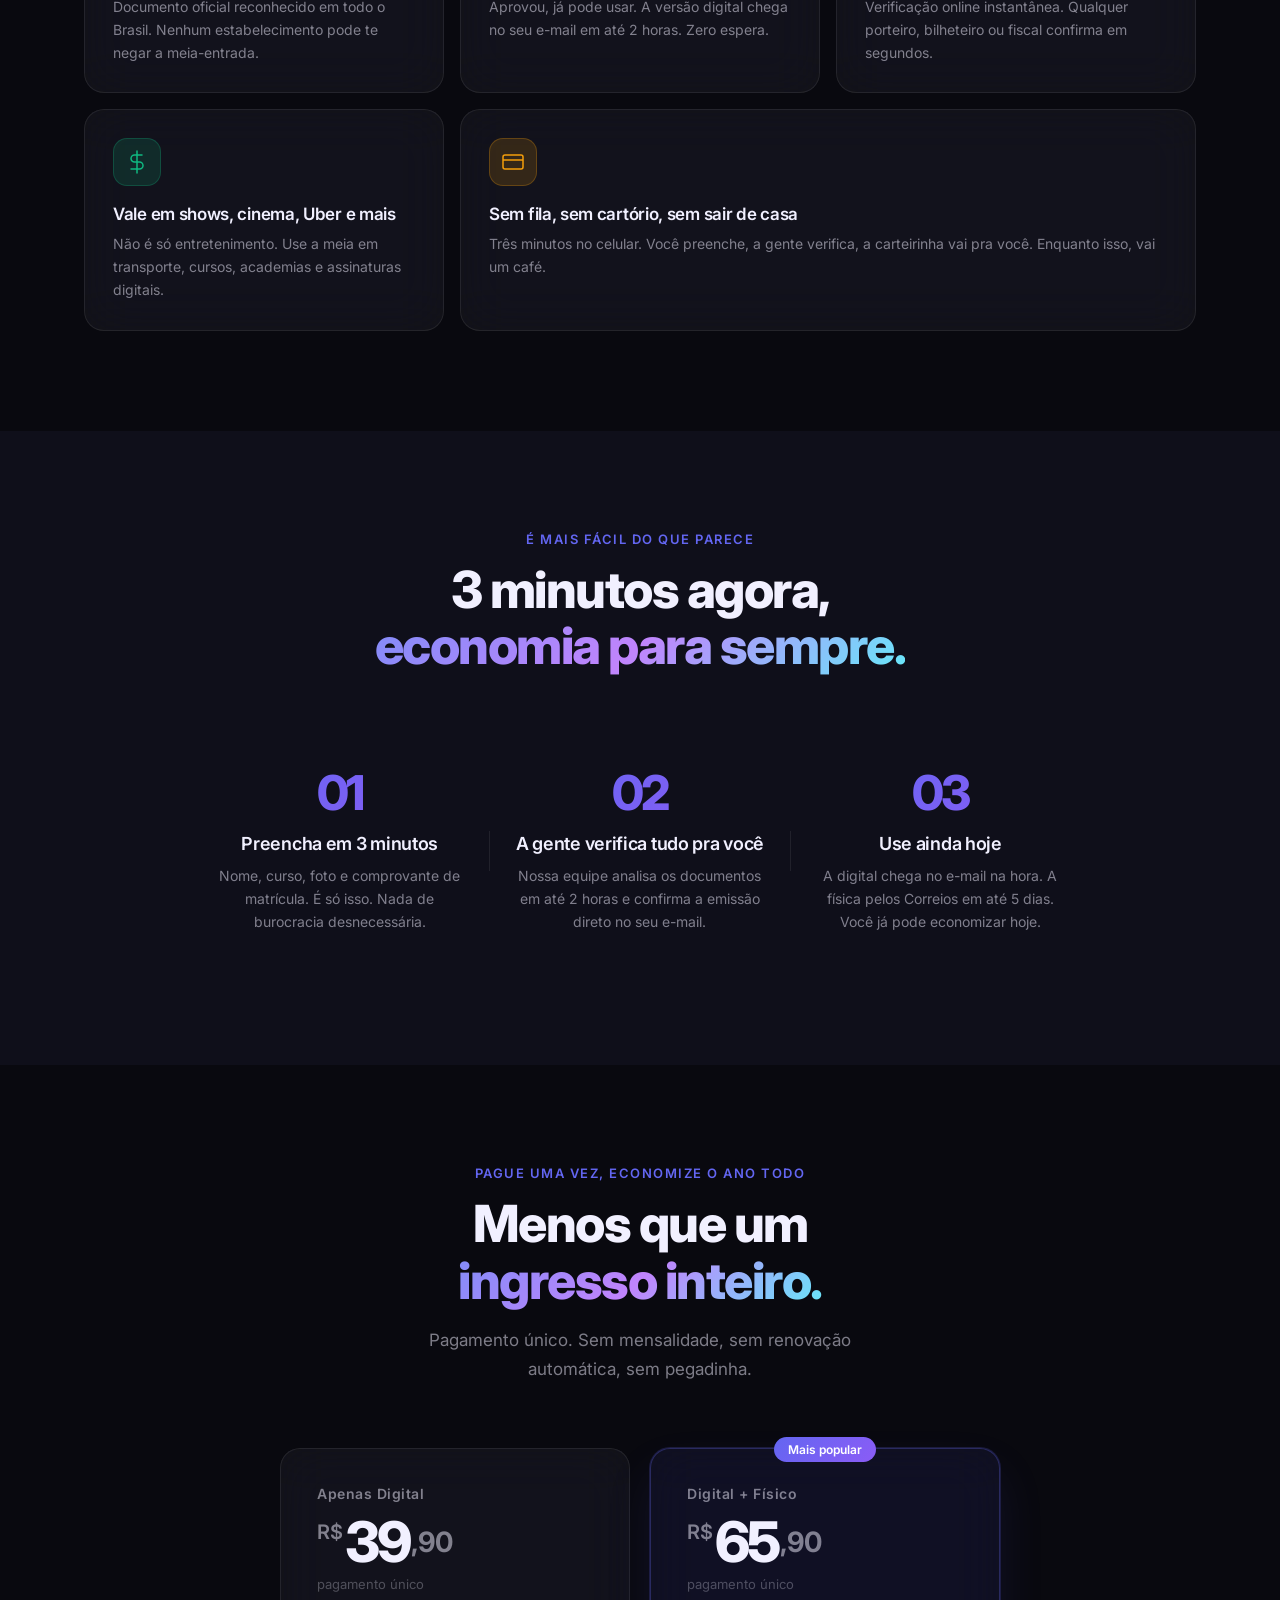
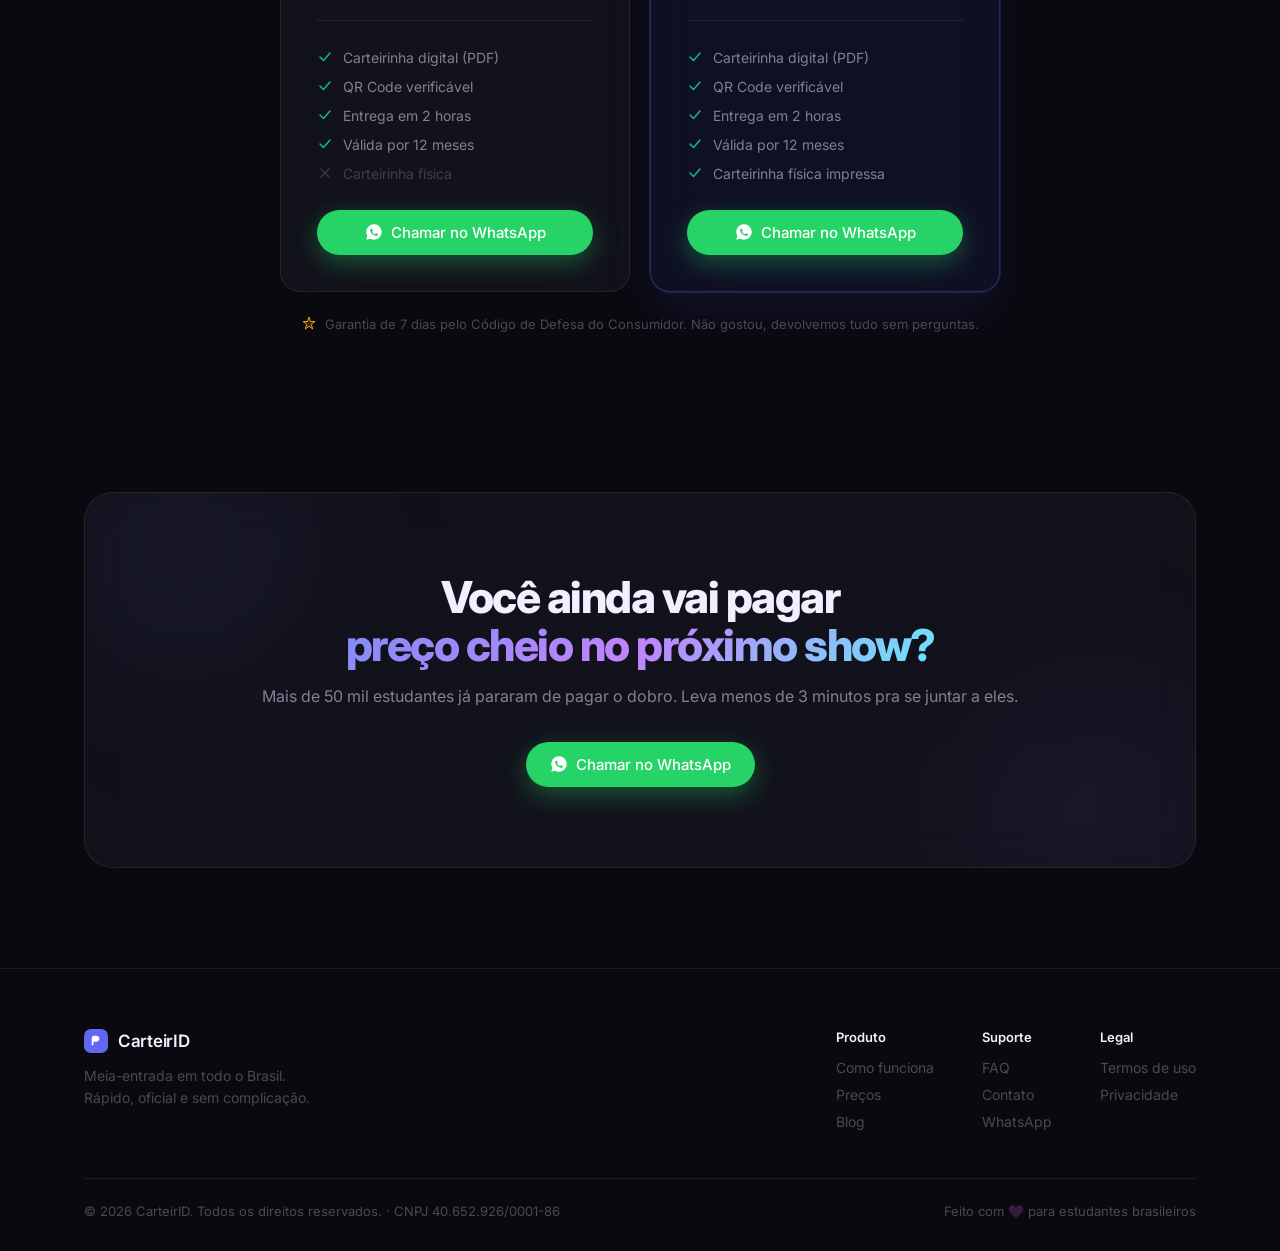
==== commit 0e4a9e2b: "feat: carteirinha do estudante" ====
--- a/index.html
+++ b/index.html
@@ -203,14 +203,14 @@
           +50.000 estudantes economizando todo mês
         </div>
         <h1 class="hero-title">
-          Pare de pagar<br />
-          <span class="gradient-text">preço cheio.</span><br />
-          Você não precisa.
+          <span class="gradient-text">Carteirinha do Estudante</span><br />
+          para parar de pagar<br />
+          preço cheio.
         </h1>
         <p class="hero-desc">
-          A meia-entrada é um direito seu garantido por lei. Com a CarteirID
-          você usa esse direito em shows, cinemas, transporte, streaming e
-          muito mais — em todo o Brasil, no mesmo dia.
+          Faça sua <strong>Carteirinha do Estudante</strong> online em minutos.
+          Meia-entrada garantida por lei em shows, cinemas, transporte e mais
+          de 500 lugares em todo o Brasil — digital no mesmo dia.
         </p>
         <div class="hero-actions">
           <a href="https://wa.me/5548991553693?text=Ol%C3%A1%21+Quero+fazer+minha+carteirinha+de+estudante+%F0%9F%8E%93" class="btn btn-whatsapp">
@@ -238,7 +238,7 @@
       <!-- HERO VISUAL -->
       <div class="hero-visual">
         <div class="card-3d-wrapper" id="studentCard">
-          <img src="image.png" alt="Carteirinha do Estudante CIE 2026" class="hero-img" />
+          <img src="image.png" alt="Carteirinha do Estudante CIE 2026 — faça online em minutos" class="hero-img" />
           <div class="card-glow"></div>
         </div>
       </div>
@@ -277,7 +277,7 @@
     <div class="container">
       <div class="section-header">
         <p class="section-eyebrow">Por que ter a sua</p>
-        <h2 class="section-title">Um ingresso de R$200<br /><span class="gradient-text">vira R$100. Todo show.</span></h2>
+        <h2 class="section-title">Carteirinha do Estudante:<br /><span class="gradient-text">R$200 vira R$100. Todo show.</span></h2>
         <p class="section-desc">Isso não é promoção, é lei. A CarteirID garante que você use esse direito em qualquer lugar do país, sem complicação.</p>
       </div>
 
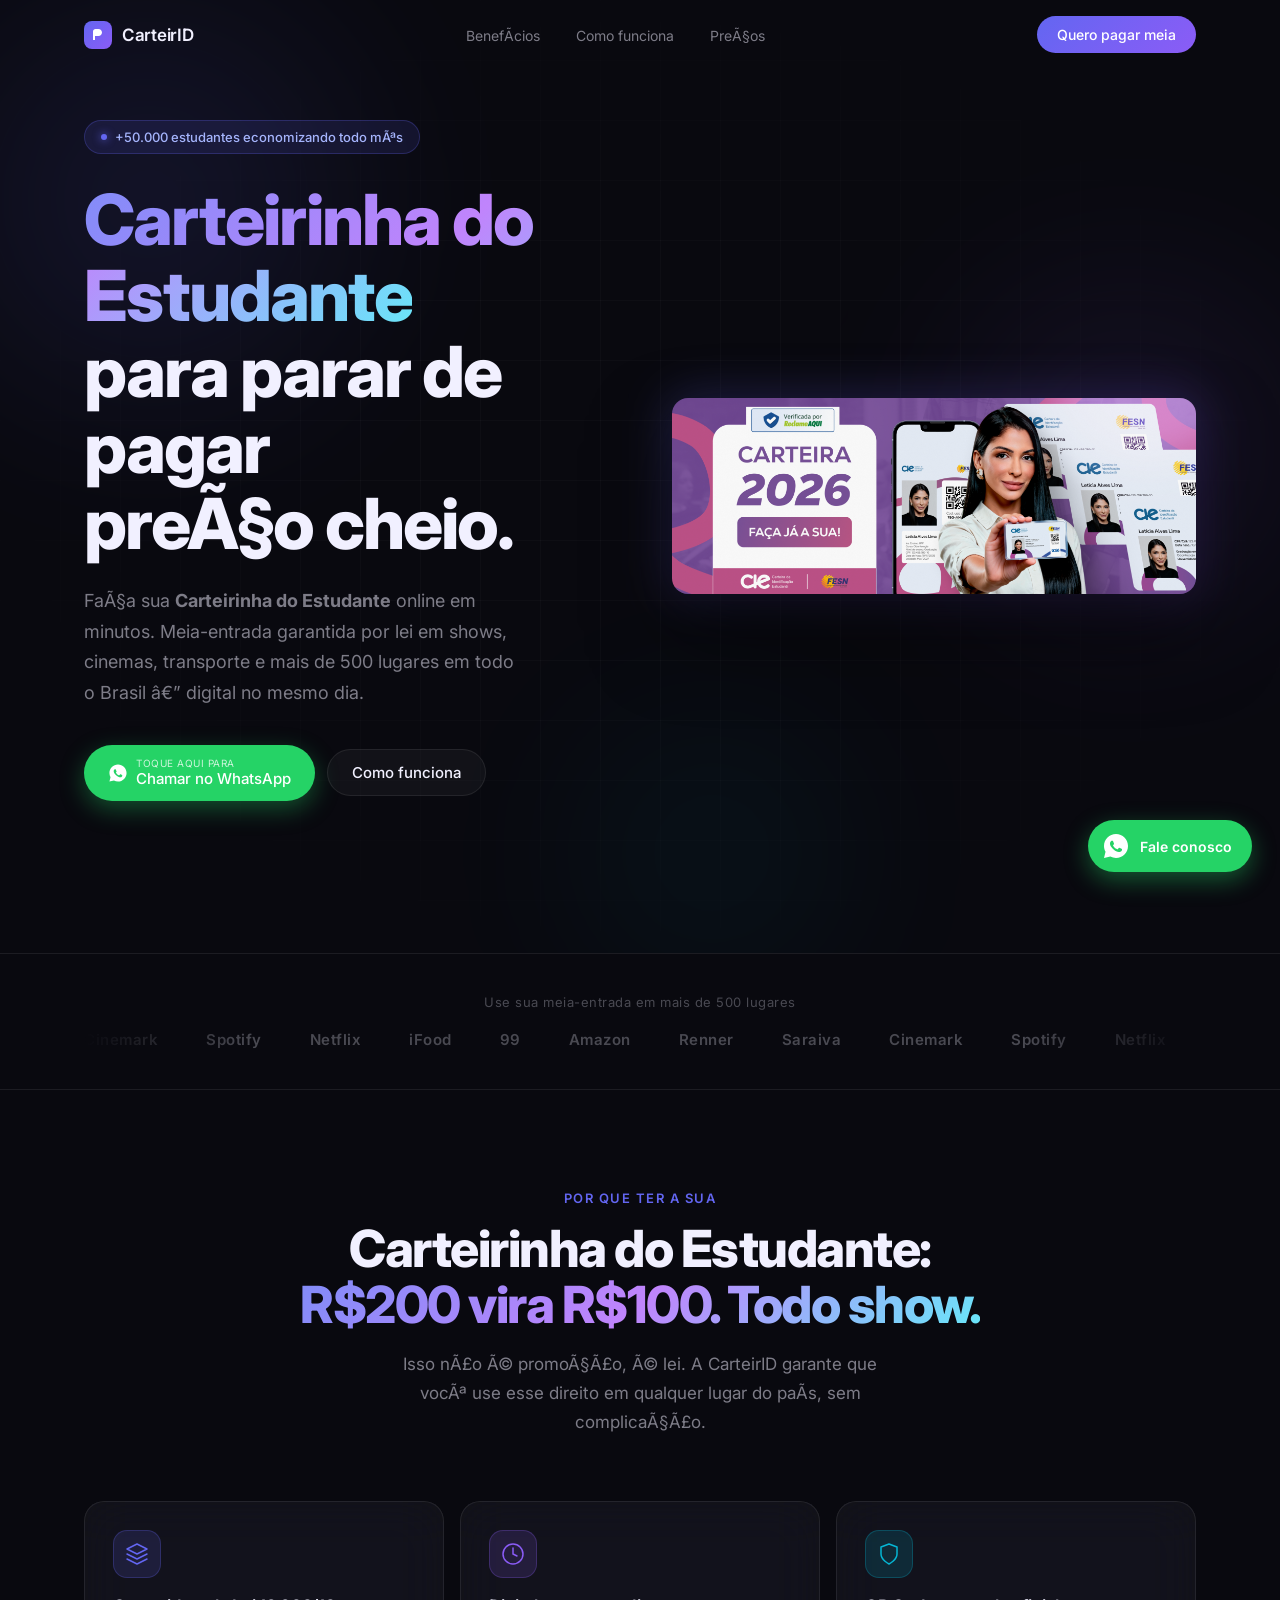
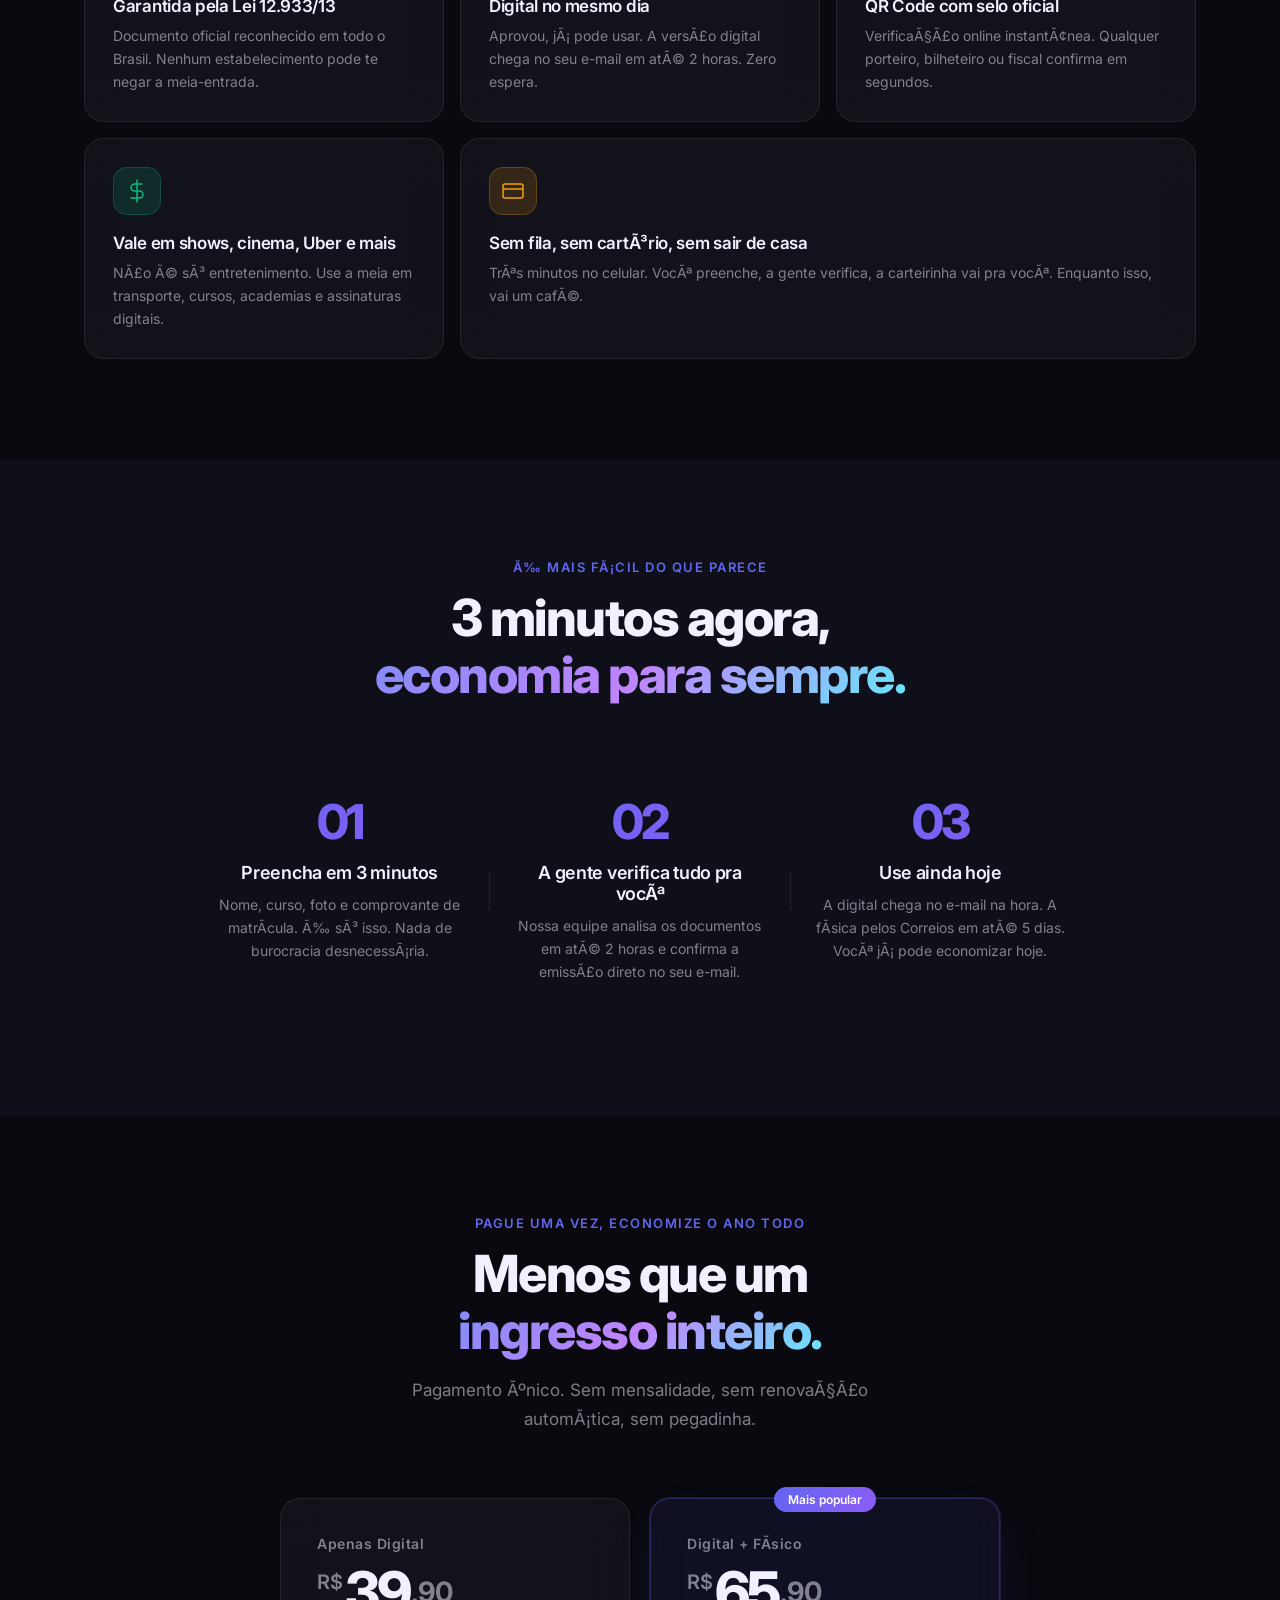
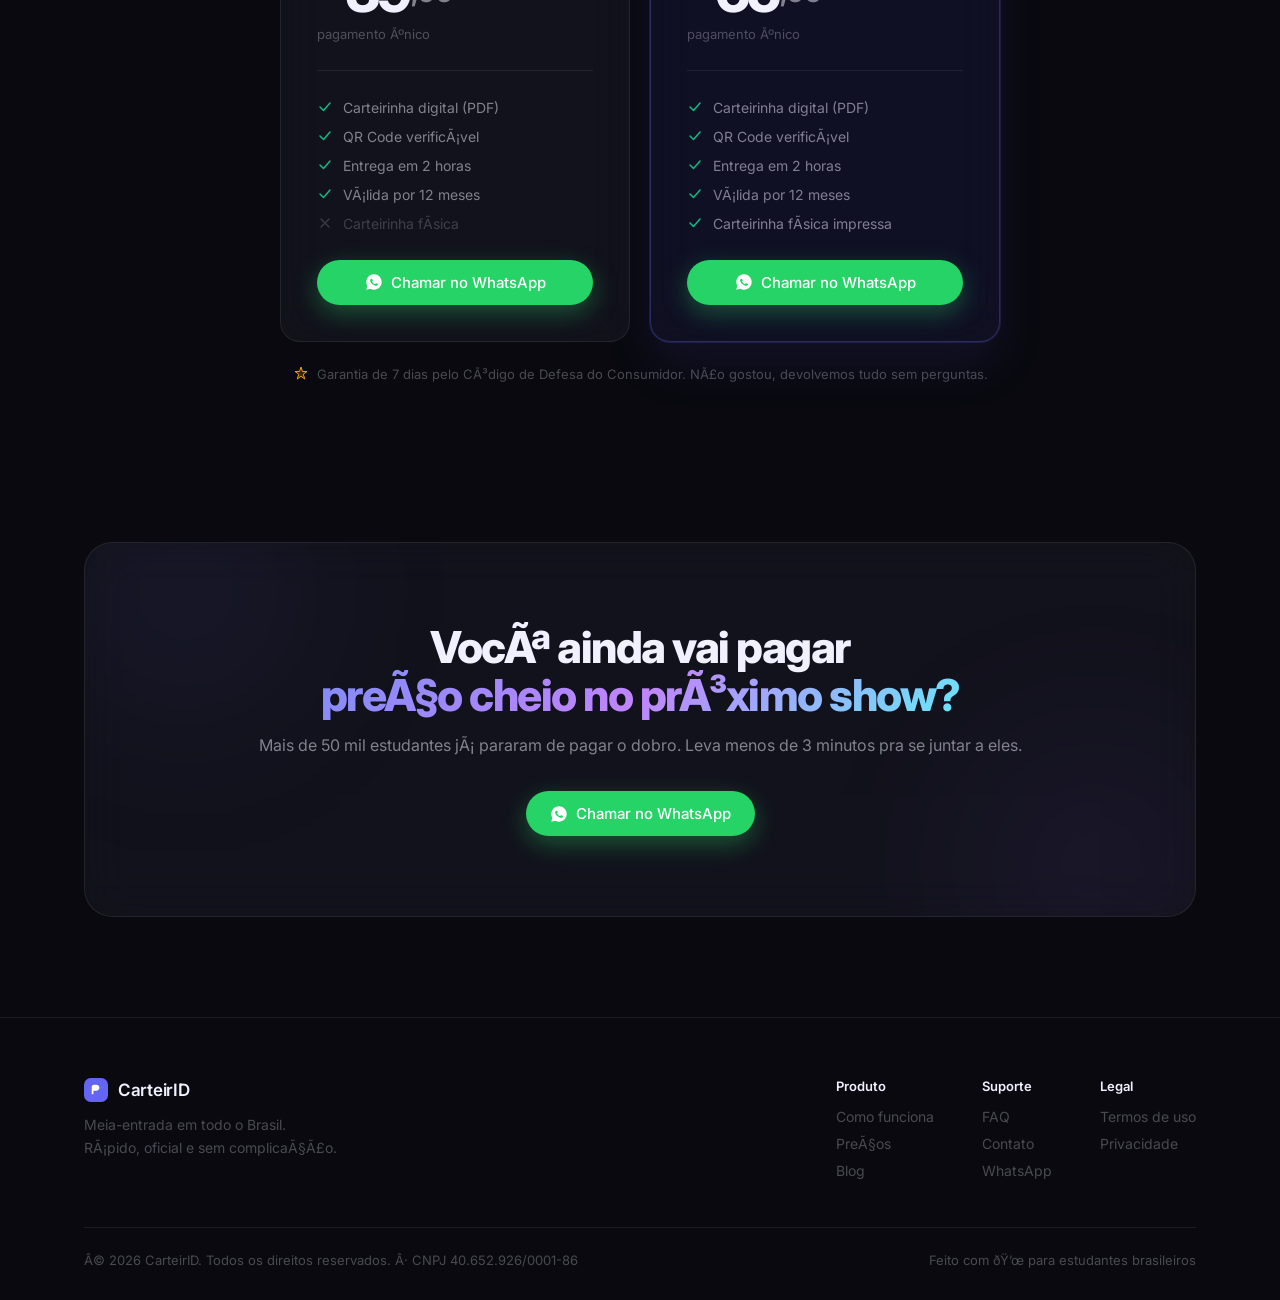
==== commit 2e1f8282: "fix: phone numbers" ====
--- a/index.html
+++ b/index.html
@@ -1,4 +1,4 @@
-<!DOCTYPE html>
+﻿<!DOCTYPE html>
 <html lang="pt-BR">
 <head>
   <meta charset="UTF-8" />
@@ -7,7 +7,7 @@
 
   <!-- SEO Principal -->
   <title>Fazer Carteirinha do Estudante Online | Meia-Entrada em Todo o Brasil</title>
-  <meta name="description" content="Faça sua Carteirinha do Estudante online em minutos. CIE válida em cinemas, shows, transporte e +500 parceiros. QR Code verificável, entrega digital no mesmo dia. Garantia de 7 dias." />
+  <meta name="description" content="FaÃ§a sua Carteirinha do Estudante online em minutos. CIE vÃ¡lida em cinemas, shows, transporte e +500 parceiros. QR Code verificÃ¡vel, entrega digital no mesmo dia. Garantia de 7 dias." />
   <meta name="keywords" content="carteirinha do estudante, fazer carteirinha estudante online, meia entrada estudante, CIE 2026, carteira estudantil, documento nacional do estudante, carteirinha estudante digital, meia entrada cinema, meia entrada show" />
   <meta name="author" content="CarteirID" />
   <meta name="robots" content="index, follow, max-snippet:-1, max-image-preview:large, max-video-preview:-1" />
@@ -31,7 +31,7 @@
   <meta property="og:site_name" content="CarteirID" />
   <meta property="og:locale" content="pt_BR" />
   <meta property="og:title" content="Fazer Carteirinha do Estudante Online | Meia-Entrada em Todo o Brasil" />
-  <meta property="og:description" content="Faça sua Carteirinha do Estudante online em minutos. CIE válida em cinemas, shows, transporte e +500 parceiros. Entrega digital no mesmo dia." />
+  <meta property="og:description" content="FaÃ§a sua Carteirinha do Estudante online em minutos. CIE vÃ¡lida em cinemas, shows, transporte e +500 parceiros. Entrega digital no mesmo dia." />
   <meta property="og:image" content="https://carteirinha-do-estudante.com/image.png" />
   <meta property="og:image:width" content="1200" />
   <meta property="og:image:height" content="630" />
@@ -41,7 +41,7 @@
   <meta name="twitter:card" content="summary_large_image" />
   <meta name="twitter:site" content="@carteirid" />
   <meta name="twitter:title" content="Fazer Carteirinha do Estudante Online | Meia-Entrada em Todo o Brasil" />
-  <meta name="twitter:description" content="Faça sua Carteirinha do Estudante online em minutos. CIE válida em cinemas, shows, transporte e +500 parceiros." />
+  <meta name="twitter:description" content="FaÃ§a sua Carteirinha do Estudante online em minutos. CIE vÃ¡lida em cinemas, shows, transporte e +500 parceiros." />
   <meta name="twitter:image" content="https://carteirinha-do-estudante.com/image.png" />
   <meta name="twitter:image:alt" content="Carteirinha do Estudante CIE 2026" />
 
@@ -63,21 +63,21 @@
           "availableLanguage": "Portuguese",
           "contactOption": "TollFree"
         },
-        "sameAs": ["https://wa.me/5548991553693"]
+        "sameAs": ["https://wa.me/5567992033294"]
       },
       {
         "@type": "WebSite",
         "@id": "https://carteirinha-do-estudante.com/#website",
         "url": "https://carteirinha-do-estudante.com",
         "name": "Fazer Carteirinha do Estudante Online",
-        "description": "Faça sua Carteirinha do Estudante online em minutos. CIE válida em todo o Brasil.",
+        "description": "FaÃ§a sua Carteirinha do Estudante online em minutos. CIE vÃ¡lida em todo o Brasil.",
         "publisher": { "@id": "https://carteirinha-do-estudante.com/#organization" },
         "inLanguage": "pt-BR"
       },
       {
         "@type": "Product",
         "name": "Carteirinha do Estudante Digital",
-        "description": "Carteirinha do Estudante CIE válida em todo o Brasil para meia-entrada em cinemas, shows, transporte e mais de 500 parceiros.",
+        "description": "Carteirinha do Estudante CIE vÃ¡lida em todo o Brasil para meia-entrada em cinemas, shows, transporte e mais de 500 parceiros.",
         "brand": { "@type": "Brand", "name": "CarteirID" },
         "offers": [
           {
@@ -90,7 +90,7 @@
           },
           {
             "@type": "Offer",
-            "name": "Digital + Físico",
+            "name": "Digital + FÃ­sico",
             "price": "65.90",
             "priceCurrency": "BRL",
             "availability": "https://schema.org/InStock",
@@ -112,15 +112,15 @@
             "name": "Quem pode fazer a Carteirinha do Estudante?",
             "acceptedAnswer": {
               "@type": "Answer",
-              "text": "Qualquer pessoa regularmente matriculada em instituição de ensino, do fundamental ao doutorado, presencial ou EAD."
+              "text": "Qualquer pessoa regularmente matriculada em instituiÃ§Ã£o de ensino, do fundamental ao doutorado, presencial ou EAD."
             }
           },
           {
             "@type": "Question",
-            "name": "A carteirinha é válida em todo o Brasil?",
+            "name": "A carteirinha Ã© vÃ¡lida em todo o Brasil?",
             "acceptedAnswer": {
               "@type": "Answer",
-              "text": "Sim. A Carteirinha do Estudante CIE é válida em todo o território nacional, garantida pela Lei Federal 12.933/13."
+              "text": "Sim. A Carteirinha do Estudante CIE Ã© vÃ¡lida em todo o territÃ³rio nacional, garantida pela Lei Federal 12.933/13."
             }
           },
           {
@@ -128,7 +128,7 @@
             "name": "Quanto tempo leva para receber a carteirinha?",
             "acceptedAnswer": {
               "@type": "Answer",
-              "text": "A versão digital é entregue no mesmo dia, em até 2 horas. A versão física chega pelos Correios em até 5 dias úteis."
+              "text": "A versÃ£o digital Ã© entregue no mesmo dia, em atÃ© 2 horas. A versÃ£o fÃ­sica chega pelos Correios em atÃ© 5 dias Ãºteis."
             }
           },
           {
@@ -136,7 +136,7 @@
             "name": "Tem garantia?",
             "acceptedAnswer": {
               "@type": "Answer",
-              "text": "Sim. Oferecemos garantia de 7 dias conforme o Código de Defesa do Consumidor. Se não ficar satisfeito, devolvemos 100% do valor."
+              "text": "Sim. Oferecemos garantia de 7 dias conforme o CÃ³digo de Defesa do Consumidor. Se nÃ£o ficar satisfeito, devolvemos 100% do valor."
             }
           }
         ]
@@ -179,9 +179,9 @@
         <span>CarteirID</span>
       </a>
       <ul class="nav-links">
-        <li><a href="#beneficios">Benefícios</a></li>
+        <li><a href="#beneficios">BenefÃ­cios</a></li>
         <li><a href="#como-funciona">Como funciona</a></li>
-        <li><a href="#precos">Preços</a></li>
+        <li><a href="#precos">PreÃ§os</a></li>
       </ul>
       <a href="#precos" class="btn btn-nav">Quero pagar meia</a>
     </div>
@@ -200,20 +200,20 @@
       <div class="hero-content">
         <div class="hero-badge">
           <span class="badge-dot"></span>
-          +50.000 estudantes economizando todo mês
+          +50.000 estudantes economizando todo mÃªs
         </div>
         <h1 class="hero-title">
           <span class="gradient-text">Carteirinha do Estudante</span><br />
           para parar de pagar<br />
-          preço cheio.
+          preÃ§o cheio.
         </h1>
         <p class="hero-desc">
-          Faça sua <strong>Carteirinha do Estudante</strong> online em minutos.
+          FaÃ§a sua <strong>Carteirinha do Estudante</strong> online em minutos.
           Meia-entrada garantida por lei em shows, cinemas, transporte e mais
-          de 500 lugares em todo o Brasil — digital no mesmo dia.
+          de 500 lugares em todo o Brasil â€” digital no mesmo dia.
         </p>
         <div class="hero-actions">
-          <a href="https://wa.me/5548991553693?text=Ol%C3%A1%21+Quero+fazer+minha+carteirinha+de+estudante+%F0%9F%8E%93" class="btn btn-whatsapp">
+          <a href="https://wa.me/5567992033294?text=Ol%C3%A1%21+Quero+fazer+minha+carteirinha+de+estudante+%F0%9F%8E%93" class="btn btn-whatsapp">
             <svg width="20" height="20" viewBox="0 0 28 28" fill="none"><path d="M14 2C7.373 2 2 7.373 2 14c0 2.123.558 4.116 1.532 5.845L2 26l6.347-1.51A11.93 11.93 0 0014 26c6.627 0 12-5.373 12-12S20.627 2 14 2z" fill="white"/><path d="M19.5 16.8c-.3-.15-1.77-.87-2.04-.97-.28-.1-.48-.15-.68.15-.2.3-.77.97-.94 1.17-.17.2-.35.22-.65.07-.3-.15-1.26-.46-2.4-1.47-.89-.79-1.49-1.76-1.66-2.06-.17-.3-.02-.46.13-.61.13-.13.3-.35.45-.52.15-.17.2-.3.3-.5.1-.2.05-.37-.02-.52-.08-.15-.68-1.63-.93-2.23-.24-.58-.49-.5-.68-.51-.17 0-.37-.02-.57-.02s-.52.07-.8.37c-.27.3-1.04 1.02-1.04 2.48s1.07 2.88 1.22 3.08c.15.2 2.1 3.2 5.08 4.49.71.31 1.26.49 1.69.63.71.22 1.36.19 1.87.12.57-.09 1.77-.72 2.02-1.42.25-.7.25-1.3.17-1.42-.07-.12-.27-.2-.57-.35z" fill="#25D366"/></svg>
             <span class="btn-text-stack">
               <span class="btn-label-small">Toque aqui para</span>
@@ -231,14 +231,14 @@
             <img src="https://i.pravatar.cc/32?img=3" alt="" />
             <img src="https://i.pravatar.cc/32?img=4" alt="" />
           </div>
-          <p><strong>4.9 ★</strong> — mais de 8.000 avaliações de estudantes</p>
+          <p><strong>4.9 â˜…</strong> â€” mais de 8.000 avaliaÃ§Ãµes de estudantes</p>
         </div>
       </div>
 
       <!-- HERO VISUAL -->
       <div class="hero-visual">
         <div class="card-3d-wrapper" id="studentCard">
-          <img src="image.png" alt="Carteirinha do Estudante CIE 2026 — faça online em minutos" class="hero-img" />
+          <img src="image.png" alt="Carteirinha do Estudante CIE 2026 â€” faÃ§a online em minutos" class="hero-img" />
           <div class="card-glow"></div>
         </div>
       </div>
@@ -278,7 +278,7 @@
       <div class="section-header">
         <p class="section-eyebrow">Por que ter a sua</p>
         <h2 class="section-title">Carteirinha do Estudante:<br /><span class="gradient-text">R$200 vira R$100. Todo show.</span></h2>
-        <p class="section-desc">Isso não é promoção, é lei. A CarteirID garante que você use esse direito em qualquer lugar do país, sem complicação.</p>
+        <p class="section-desc">Isso nÃ£o Ã© promoÃ§Ã£o, Ã© lei. A CarteirID garante que vocÃª use esse direito em qualquer lugar do paÃ­s, sem complicaÃ§Ã£o.</p>
       </div>
 
       <div class="benefits-grid">
@@ -295,7 +295,7 @@
             <svg width="24" height="24" viewBox="0 0 24 24" fill="none"><circle cx="12" cy="12" r="10" stroke="currentColor" stroke-width="1.5"/><path d="M12 6v6l4 2" stroke="currentColor" stroke-width="1.5" stroke-linecap="round"/></svg>
           </div>
           <h3>Digital no mesmo dia</h3>
-          <p>Aprovou, já pode usar. A versão digital chega no seu e-mail em até 2 horas. Zero espera.</p>
+          <p>Aprovou, jÃ¡ pode usar. A versÃ£o digital chega no seu e-mail em atÃ© 2 horas. Zero espera.</p>
         </div>
 
         <div class="benefit-card glass">
@@ -303,7 +303,7 @@
             <svg width="24" height="24" viewBox="0 0 24 24" fill="none"><path d="M12 22s8-4 8-10V5l-8-3-8 3v7c0 6 8 10 8 10z" stroke="currentColor" stroke-width="1.5" stroke-linecap="round" stroke-linejoin="round"/></svg>
           </div>
           <h3>QR Code com selo oficial</h3>
-          <p>Verificação online instantânea. Qualquer porteiro, bilheteiro ou fiscal confirma em segundos.</p>
+          <p>VerificaÃ§Ã£o online instantÃ¢nea. Qualquer porteiro, bilheteiro ou fiscal confirma em segundos.</p>
         </div>
 
         <div class="benefit-card glass">
@@ -311,15 +311,15 @@
             <svg width="24" height="24" viewBox="0 0 24 24" fill="none"><path d="M12 1v22M17 5H9.5a3.5 3.5 0 000 7h5a3.5 3.5 0 010 7H6" stroke="currentColor" stroke-width="1.5" stroke-linecap="round"/></svg>
           </div>
           <h3>Vale em shows, cinema, Uber e mais</h3>
-          <p>Não é só entretenimento. Use a meia em transporte, cursos, academias e assinaturas digitais.</p>
+          <p>NÃ£o Ã© sÃ³ entretenimento. Use a meia em transporte, cursos, academias e assinaturas digitais.</p>
         </div>
 
         <div class="benefit-card glass benefit-card--wide">
           <div class="benefit-icon" style="--c: #f59e0b">
             <svg width="24" height="24" viewBox="0 0 24 24" fill="none"><rect x="2" y="5" width="20" height="14" rx="2" stroke="currentColor" stroke-width="1.5"/><path d="M2 10h20" stroke="currentColor" stroke-width="1.5"/></svg>
           </div>
-          <h3>Sem fila, sem cartório, sem sair de casa</h3>
-          <p>Três minutos no celular. Você preenche, a gente verifica, a carteirinha vai pra você. Enquanto isso, vai um café.</p>
+          <h3>Sem fila, sem cartÃ³rio, sem sair de casa</h3>
+          <p>TrÃªs minutos no celular. VocÃª preenche, a gente verifica, a carteirinha vai pra vocÃª. Enquanto isso, vai um cafÃ©.</p>
         </div>
       </div>
     </div>
@@ -329,7 +329,7 @@
   <section class="section section--dark" id="como-funciona">
     <div class="container">
       <div class="section-header">
-        <p class="section-eyebrow">É mais fácil do que parece</p>
+        <p class="section-eyebrow">Ã‰ mais fÃ¡cil do que parece</p>
         <h2 class="section-title">3 minutos agora,<br /><span class="gradient-text">economia para sempre.</span></h2>
       </div>
 
@@ -338,15 +338,15 @@
           <div class="step-number">01</div>
           <div class="step-content">
             <h3>Preencha em 3 minutos</h3>
-            <p>Nome, curso, foto e comprovante de matrícula. É só isso. Nada de burocracia desnecessária.</p>
+            <p>Nome, curso, foto e comprovante de matrÃ­cula. Ã‰ sÃ³ isso. Nada de burocracia desnecessÃ¡ria.</p>
           </div>
         </div>
         <div class="step-connector"></div>
         <div class="step">
           <div class="step-number">02</div>
           <div class="step-content">
-            <h3>A gente verifica tudo pra você</h3>
-            <p>Nossa equipe analisa os documentos em até 2 horas e confirma a emissão direto no seu e-mail.</p>
+            <h3>A gente verifica tudo pra vocÃª</h3>
+            <p>Nossa equipe analisa os documentos em atÃ© 2 horas e confirma a emissÃ£o direto no seu e-mail.</p>
           </div>
         </div>
         <div class="step-connector"></div>
@@ -354,7 +354,7 @@
           <div class="step-number">03</div>
           <div class="step-content">
             <h3>Use ainda hoje</h3>
-            <p>A digital chega no e-mail na hora. A física pelos Correios em até 5 dias. Você já pode economizar hoje.</p>
+            <p>A digital chega no e-mail na hora. A fÃ­sica pelos Correios em atÃ© 5 dias. VocÃª jÃ¡ pode economizar hoje.</p>
           </div>
         </div>
       </div>
@@ -367,7 +367,7 @@
       <div class="section-header">
         <p class="section-eyebrow">Pague uma vez, economize o ano todo</p>
         <h2 class="section-title">Menos que um<br /><span class="gradient-text">ingresso inteiro.</span></h2>
-        <p class="section-desc">Pagamento único. Sem mensalidade, sem renovação automática, sem pegadinha.</p>
+        <p class="section-desc">Pagamento Ãºnico. Sem mensalidade, sem renovaÃ§Ã£o automÃ¡tica, sem pegadinha.</p>
       </div>
 
       <div class="pricing-grid">
@@ -379,16 +379,16 @@
               <span class="price-value">39</span>
               <span class="price-period">,90</span>
             </div>
-            <p class="pricing-note">pagamento único</p>
+            <p class="pricing-note">pagamento Ãºnico</p>
           </div>
           <ul class="pricing-features">
             <li><svg width="16" height="16" viewBox="0 0 16 16" fill="none"><path d="M3 8l3.5 3.5L13 4" stroke="#10b981" stroke-width="1.5" stroke-linecap="round" stroke-linejoin="round"/></svg> Carteirinha digital (PDF)</li>
-            <li><svg width="16" height="16" viewBox="0 0 16 16" fill="none"><path d="M3 8l3.5 3.5L13 4" stroke="#10b981" stroke-width="1.5" stroke-linecap="round" stroke-linejoin="round"/></svg> QR Code verificável</li>
+            <li><svg width="16" height="16" viewBox="0 0 16 16" fill="none"><path d="M3 8l3.5 3.5L13 4" stroke="#10b981" stroke-width="1.5" stroke-linecap="round" stroke-linejoin="round"/></svg> QR Code verificÃ¡vel</li>
             <li><svg width="16" height="16" viewBox="0 0 16 16" fill="none"><path d="M3 8l3.5 3.5L13 4" stroke="#10b981" stroke-width="1.5" stroke-linecap="round" stroke-linejoin="round"/></svg> Entrega em 2 horas</li>
-            <li><svg width="16" height="16" viewBox="0 0 16 16" fill="none"><path d="M3 8l3.5 3.5L13 4" stroke="#10b981" stroke-width="1.5" stroke-linecap="round" stroke-linejoin="round"/></svg> Válida por 12 meses</li>
-            <li class="feature-off"><svg width="16" height="16" viewBox="0 0 16 16" fill="none"><path d="M4 4l8 8M12 4l-8 8" stroke="#6b7280" stroke-width="1.5" stroke-linecap="round"/></svg> Carteirinha física</li>
+            <li><svg width="16" height="16" viewBox="0 0 16 16" fill="none"><path d="M3 8l3.5 3.5L13 4" stroke="#10b981" stroke-width="1.5" stroke-linecap="round" stroke-linejoin="round"/></svg> VÃ¡lida por 12 meses</li>
+            <li class="feature-off"><svg width="16" height="16" viewBox="0 0 16 16" fill="none"><path d="M4 4l8 8M12 4l-8 8" stroke="#6b7280" stroke-width="1.5" stroke-linecap="round"/></svg> Carteirinha fÃ­sica</li>
           </ul>
-          <a href="https://wa.me/5548991553693?text=Ol%C3%A1%21+Quero+fazer+minha+carteirinha+digital+%28R%24+39%2C90%29" class="btn btn-whatsapp btn-full">
+          <a href="https://wa.me/5567992033294?text=Ol%C3%A1%21+Quero+fazer+minha+carteirinha+digital+%28R%24+39%2C90%29" class="btn btn-whatsapp btn-full">
             <svg width="18" height="18" viewBox="0 0 28 28" fill="none"><path d="M14 2C7.373 2 2 7.373 2 14c0 2.123.558 4.116 1.532 5.845L2 26l6.347-1.51A11.93 11.93 0 0014 26c6.627 0 12-5.373 12-12S20.627 2 14 2z" fill="white"/><path d="M19.5 16.8c-.3-.15-1.77-.87-2.04-.97-.28-.1-.48-.15-.68.15-.2.3-.77.97-.94 1.17-.17.2-.35.22-.65.07-.3-.15-1.26-.46-2.4-1.47-.89-.79-1.49-1.76-1.66-2.06-.17-.3-.02-.46.13-.61.13-.13.3-.35.45-.52.15-.17.2-.3.3-.5.1-.2.05-.37-.02-.52-.08-.15-.68-1.63-.93-2.23-.24-.58-.49-.5-.68-.51-.17 0-.37-.02-.57-.02s-.52.07-.8.37c-.27.3-1.04 1.02-1.04 2.48s1.07 2.88 1.22 3.08c.15.2 2.1 3.2 5.08 4.49.71.31 1.26.49 1.69.63.71.22 1.36.19 1.87.12.57-.09 1.77-.72 2.02-1.42.25-.7.25-1.3.17-1.42-.07-.12-.27-.2-.57-.35z" fill="#25D366"/></svg>
             Chamar no WhatsApp
           </a>
@@ -397,22 +397,22 @@
         <div class="pricing-card glass pricing-card--featured">
           <div class="pricing-badge">Mais popular</div>
           <div class="pricing-header">
-            <p class="pricing-plan">Digital + Físico</p>
+            <p class="pricing-plan">Digital + FÃ­sico</p>
             <div class="pricing-price">
               <span class="price-currency">R$</span>
               <span class="price-value">65</span>
               <span class="price-period">,90</span>
             </div>
-            <p class="pricing-note">pagamento único</p>
+            <p class="pricing-note">pagamento Ãºnico</p>
           </div>
           <ul class="pricing-features">
             <li><svg width="16" height="16" viewBox="0 0 16 16" fill="none"><path d="M3 8l3.5 3.5L13 4" stroke="#10b981" stroke-width="1.5" stroke-linecap="round" stroke-linejoin="round"/></svg> Carteirinha digital (PDF)</li>
-            <li><svg width="16" height="16" viewBox="0 0 16 16" fill="none"><path d="M3 8l3.5 3.5L13 4" stroke="#10b981" stroke-width="1.5" stroke-linecap="round" stroke-linejoin="round"/></svg> QR Code verificável</li>
+            <li><svg width="16" height="16" viewBox="0 0 16 16" fill="none"><path d="M3 8l3.5 3.5L13 4" stroke="#10b981" stroke-width="1.5" stroke-linecap="round" stroke-linejoin="round"/></svg> QR Code verificÃ¡vel</li>
             <li><svg width="16" height="16" viewBox="0 0 16 16" fill="none"><path d="M3 8l3.5 3.5L13 4" stroke="#10b981" stroke-width="1.5" stroke-linecap="round" stroke-linejoin="round"/></svg> Entrega em 2 horas</li>
-            <li><svg width="16" height="16" viewBox="0 0 16 16" fill="none"><path d="M3 8l3.5 3.5L13 4" stroke="#10b981" stroke-width="1.5" stroke-linecap="round" stroke-linejoin="round"/></svg> Válida por 12 meses</li>
-            <li><svg width="16" height="16" viewBox="0 0 16 16" fill="none"><path d="M3 8l3.5 3.5L13 4" stroke="#10b981" stroke-width="1.5" stroke-linecap="round" stroke-linejoin="round"/></svg> Carteirinha física impressa</li>
+            <li><svg width="16" height="16" viewBox="0 0 16 16" fill="none"><path d="M3 8l3.5 3.5L13 4" stroke="#10b981" stroke-width="1.5" stroke-linecap="round" stroke-linejoin="round"/></svg> VÃ¡lida por 12 meses</li>
+            <li><svg width="16" height="16" viewBox="0 0 16 16" fill="none"><path d="M3 8l3.5 3.5L13 4" stroke="#10b981" stroke-width="1.5" stroke-linecap="round" stroke-linejoin="round"/></svg> Carteirinha fÃ­sica impressa</li>
           </ul>
-          <a href="https://wa.me/5548991553693?text=Ol%C3%A1%21+Quero+fazer+minha+carteirinha+de+estudante+%F0%9F%8E%93" class="btn btn-whatsapp btn-full">
+          <a href="https://wa.me/5567992033294?text=Ol%C3%A1%21+Quero+fazer+minha+carteirinha+de+estudante+%F0%9F%8E%93" class="btn btn-whatsapp btn-full">
             <svg width="18" height="18" viewBox="0 0 28 28" fill="none"><path d="M14 2C7.373 2 2 7.373 2 14c0 2.123.558 4.116 1.532 5.845L2 26l6.347-1.51A11.93 11.93 0 0014 26c6.627 0 12-5.373 12-12S20.627 2 14 2z" fill="white"/><path d="M19.5 16.8c-.3-.15-1.77-.87-2.04-.97-.28-.1-.48-.15-.68.15-.2.3-.77.97-.94 1.17-.17.2-.35.22-.65.07-.3-.15-1.26-.46-2.4-1.47-.89-.79-1.49-1.76-1.66-2.06-.17-.3-.02-.46.13-.61.13-.13.3-.35.45-.52.15-.17.2-.3.3-.5.1-.2.05-.37-.02-.52-.08-.15-.68-1.63-.93-2.23-.24-.58-.49-.5-.68-.51-.17 0-.37-.02-.57-.02s-.52.07-.8.37c-.27.3-1.04 1.02-1.04 2.48s1.07 2.88 1.22 3.08c.15.2 2.1 3.2 5.08 4.49.71.31 1.26.49 1.69.63.71.22 1.36.19 1.87.12.57-.09 1.77-.72 2.02-1.42.25-.7.25-1.3.17-1.42-.07-.12-.27-.2-.57-.35z" fill="#25D366"/></svg>
             Chamar no WhatsApp
           </a>
@@ -421,7 +421,7 @@
 
       <p class="pricing-guarantee">
         <svg width="16" height="16" viewBox="0 0 16 16" fill="none"><path d="M8 1l1.5 4.5H14l-3.75 2.75L11.75 13 8 10.25 4.25 13l1.5-4.75L2 5.5h4.5z" stroke="#f59e0b" stroke-width="1" fill="#f59e0b" fill-opacity="0.2"/></svg>
-        Garantia de 7 dias pelo Código de Defesa do Consumidor. Não gostou, devolvemos tudo sem perguntas.
+        Garantia de 7 dias pelo CÃ³digo de Defesa do Consumidor. NÃ£o gostou, devolvemos tudo sem perguntas.
       </p>
     </div>
   </section>
@@ -433,9 +433,9 @@
         <div class="blob blob-cta-1"></div>
         <div class="blob blob-cta-2"></div>
         <div class="cta-content">
-          <h2>Você ainda vai pagar<br /><span class="gradient-text">preço cheio no próximo show?</span></h2>
-          <p>Mais de 50 mil estudantes já pararam de pagar o dobro. Leva menos de 3 minutos pra se juntar a eles.</p>
-          <a href="https://wa.me/5548991553693?text=Ol%C3%A1%21+Quero+fazer+minha+carteirinha+de+estudante+%F0%9F%8E%93" class="btn btn-whatsapp">
+          <h2>VocÃª ainda vai pagar<br /><span class="gradient-text">preÃ§o cheio no prÃ³ximo show?</span></h2>
+          <p>Mais de 50 mil estudantes jÃ¡ pararam de pagar o dobro. Leva menos de 3 minutos pra se juntar a eles.</p>
+          <a href="https://wa.me/5567992033294?text=Ol%C3%A1%21+Quero+fazer+minha+carteirinha+de+estudante+%F0%9F%8E%93" class="btn btn-whatsapp">
             <svg width="18" height="18" viewBox="0 0 28 28" fill="none"><path d="M14 2C7.373 2 2 7.373 2 14c0 2.123.558 4.116 1.532 5.845L2 26l6.347-1.51A11.93 11.93 0 0014 26c6.627 0 12-5.373 12-12S20.627 2 14 2z" fill="white"/><path d="M19.5 16.8c-.3-.15-1.77-.87-2.04-.97-.28-.1-.48-.15-.68.15-.2.3-.77.97-.94 1.17-.17.2-.35.22-.65.07-.3-.15-1.26-.46-2.4-1.47-.89-.79-1.49-1.76-1.66-2.06-.17-.3-.02-.46.13-.61.13-.13.3-.35.45-.52.15-.17.2-.3.3-.5.1-.2.05-.37-.02-.52-.08-.15-.68-1.63-.93-2.23-.24-.58-.49-.5-.68-.51-.17 0-.37-.02-.57-.02s-.52.07-.8.37c-.27.3-1.04 1.02-1.04 2.48s1.07 2.88 1.22 3.08c.15.2 2.1 3.2 5.08 4.49.71.31 1.26.49 1.69.63.71.22 1.36.19 1.87.12.57-.09 1.77-.72 2.02-1.42.25-.7.25-1.3.17-1.42-.07-.12-.27-.2-.57-.35z" fill="#25D366"/></svg>
             Chamar no WhatsApp
           </a>
@@ -462,13 +462,13 @@
             </svg>
             <span>CarteirID</span>
           </a>
-          <p>Meia-entrada em todo o Brasil.<br />Rápido, oficial e sem complicação.</p>
+          <p>Meia-entrada em todo o Brasil.<br />RÃ¡pido, oficial e sem complicaÃ§Ã£o.</p>
         </div>
         <div class="footer-links">
           <div class="footer-col">
             <p class="footer-col-title">Produto</p>
             <a href="#como-funciona">Como funciona</a>
-            <a href="#precos">Preços</a>
+            <a href="#precos">PreÃ§os</a>
             <a href="blog.html">Blog</a>
           </div>
           <div class="footer-col">
@@ -485,14 +485,14 @@
         </div>
       </div>
       <div class="footer-bottom">
-        <p>© 2026 CarteirID. Todos os direitos reservados. · CNPJ 40.652.926/0001-86</p>
-        <p>Feito com 💜 para estudantes brasileiros</p>
+        <p>Â© 2026 CarteirID. Todos os direitos reservados. Â· CNPJ 40.652.926/0001-86</p>
+        <p>Feito com ðŸ’œ para estudantes brasileiros</p>
       </div>
     </div>
   </footer>
 
   <!-- WHATSAPP FLUTUANTE -->
-  <a href="https://wa.me/5548991553693" class="whatsapp-float" aria-label="Falar no WhatsApp">
+  <a href="https://wa.me/5567992033294" class="whatsapp-float" aria-label="Falar no WhatsApp">
     <svg width="28" height="28" viewBox="0 0 28 28" fill="none">
       <path d="M14 2C7.373 2 2 7.373 2 14c0 2.123.558 4.116 1.532 5.845L2 26l6.347-1.51A11.93 11.93 0 0014 26c6.627 0 12-5.373 12-12S20.627 2 14 2z" fill="white"/>
       <path d="M19.5 16.8c-.3-.15-1.77-.87-2.04-.97-.28-.1-.48-.15-.68.15-.2.3-.77.97-.94 1.17-.17.2-.35.22-.65.07-.3-.15-1.26-.46-2.4-1.47-.89-.79-1.49-1.76-1.66-2.06-.17-.3-.02-.46.13-.61.13-.13.3-.35.45-.52.15-.17.2-.3.3-.5.1-.2.05-.37-.02-.52-.08-.15-.68-1.63-.93-2.23-.24-.58-.49-.5-.68-.51-.17 0-.37-.02-.57-.02s-.52.07-.8.37c-.27.3-1.04 1.02-1.04 2.48s1.07 2.88 1.22 3.08c.15.2 2.1 3.2 5.08 4.49.71.31 1.26.49 1.69.63.71.22 1.36.19 1.87.12.57-.09 1.77-.72 2.02-1.42.25-.7.25-1.3.17-1.42-.07-.12-.27-.2-.57-.35z" fill="#25D366"/>
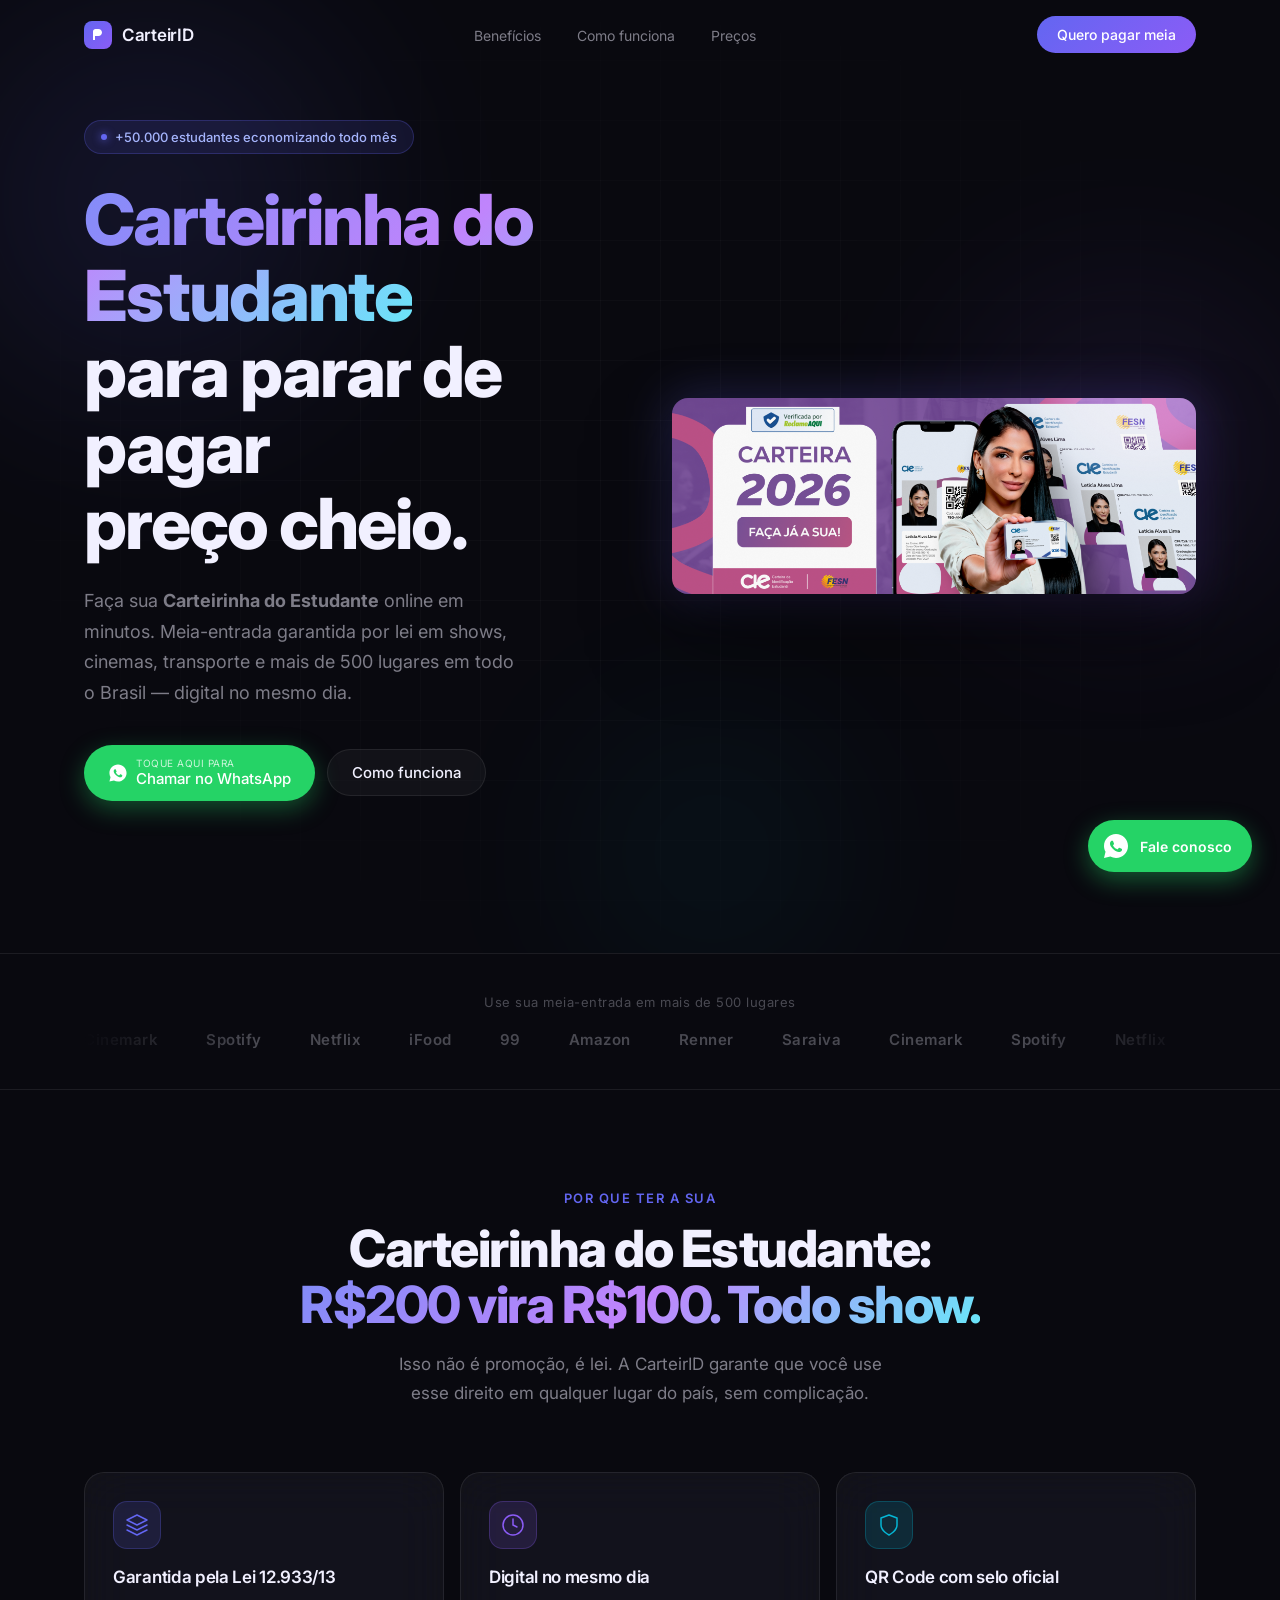
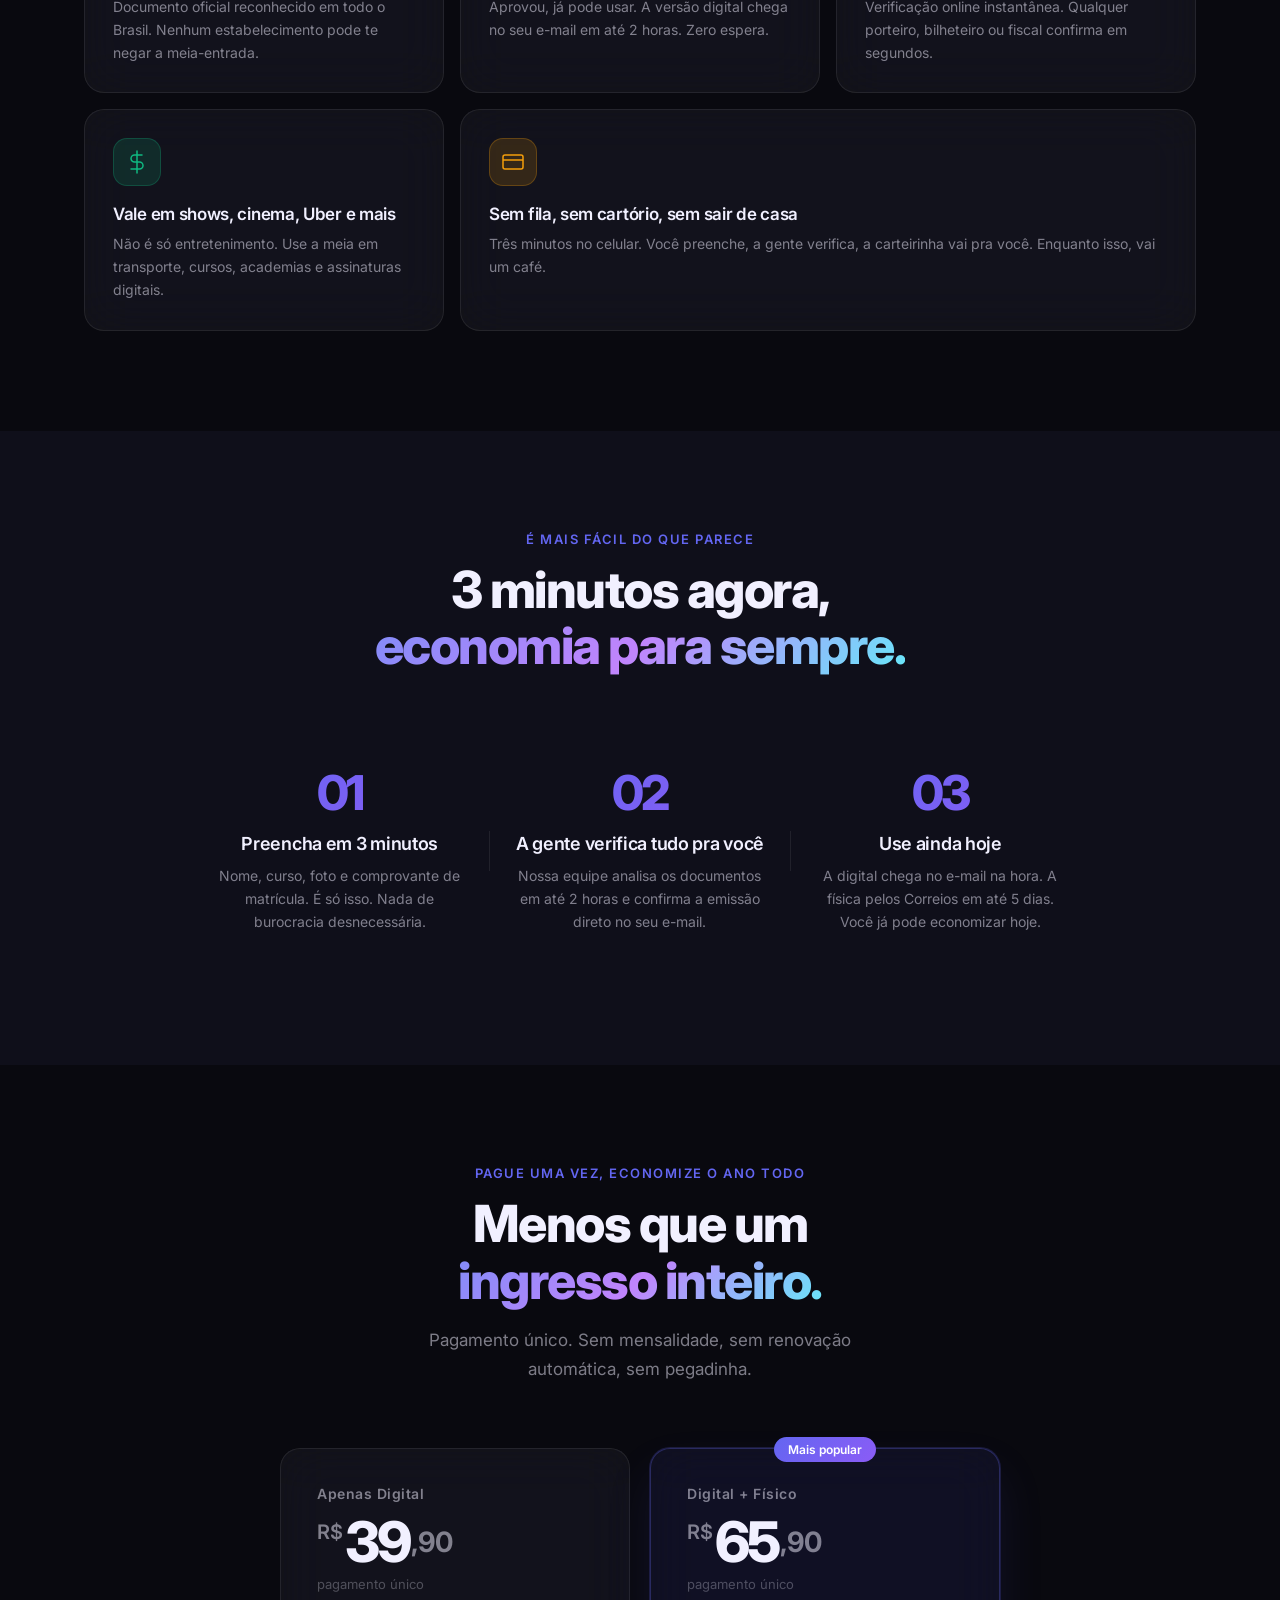
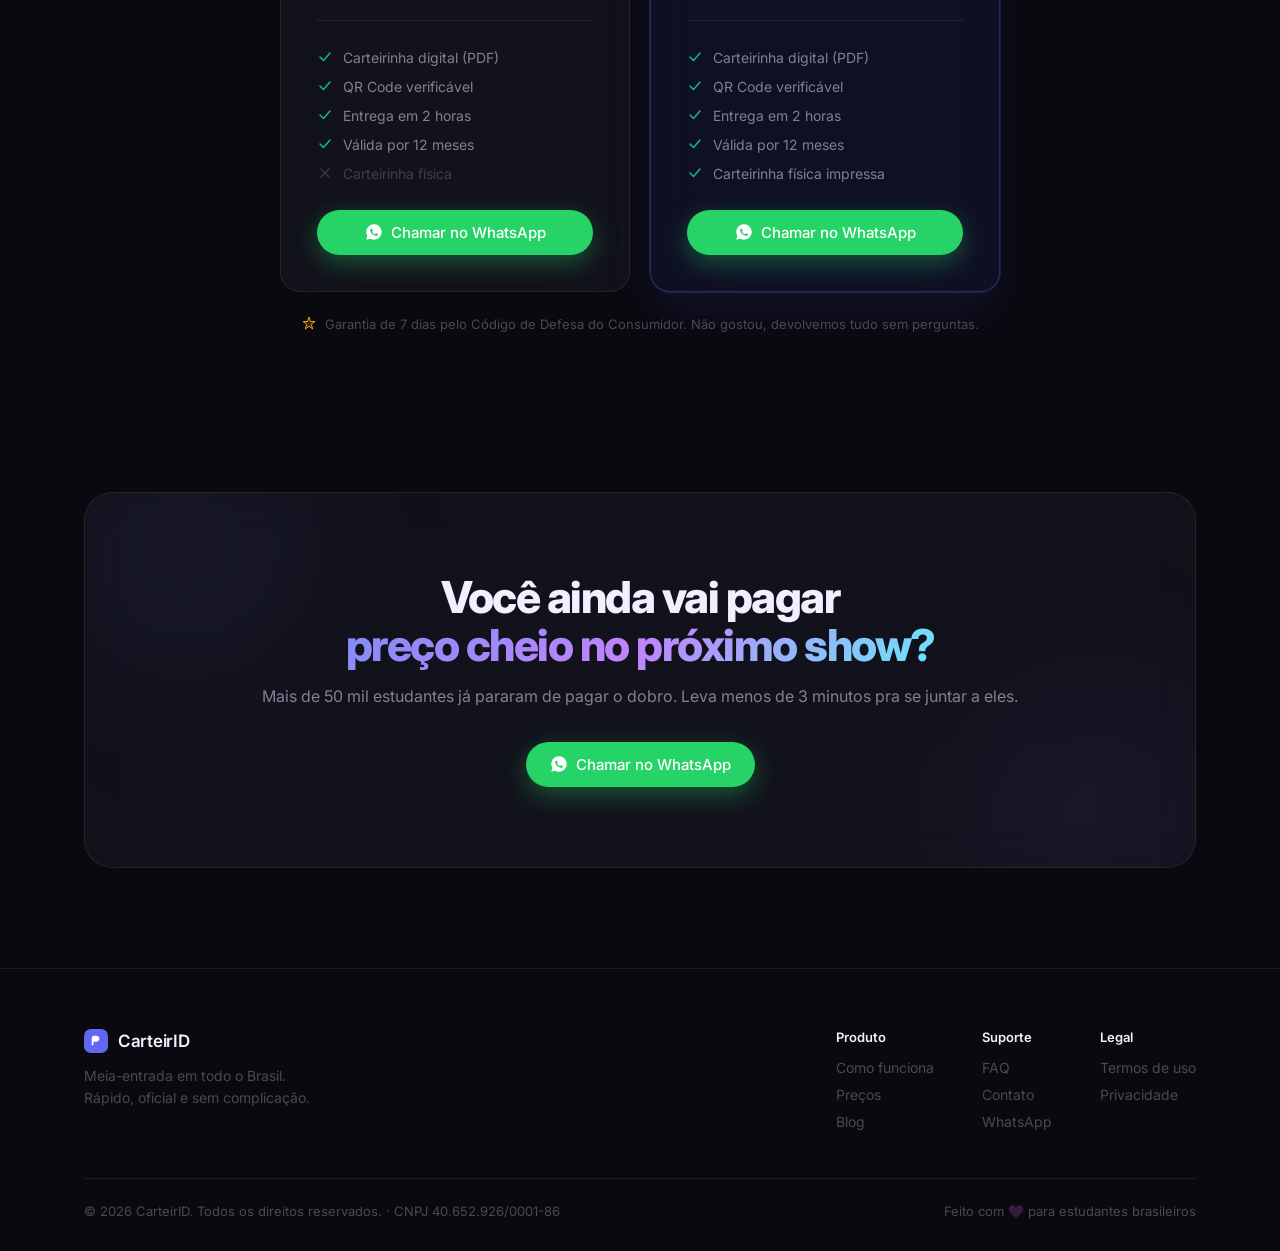
==== commit ec8307c8: "fiix:d asdas" ====
--- a/index.html
+++ b/index.html
@@ -7,7 +7,7 @@
 
   <!-- SEO Principal -->
   <title>Fazer Carteirinha do Estudante Online | Meia-Entrada em Todo o Brasil</title>
-  <meta name="description" content="FaÃ§a sua Carteirinha do Estudante online em minutos. CIE vÃ¡lida em cinemas, shows, transporte e +500 parceiros. QR Code verificÃ¡vel, entrega digital no mesmo dia. Garantia de 7 dias." />
+  <meta name="description" content="Faça sua Carteirinha do Estudante online em minutos. CIE válida em cinemas, shows, transporte e +500 parceiros. QR Code verificável, entrega digital no mesmo dia. Garantia de 7 dias." />
   <meta name="keywords" content="carteirinha do estudante, fazer carteirinha estudante online, meia entrada estudante, CIE 2026, carteira estudantil, documento nacional do estudante, carteirinha estudante digital, meia entrada cinema, meia entrada show" />
   <meta name="author" content="CarteirID" />
   <meta name="robots" content="index, follow, max-snippet:-1, max-image-preview:large, max-video-preview:-1" />
@@ -31,7 +31,7 @@
   <meta property="og:site_name" content="CarteirID" />
   <meta property="og:locale" content="pt_BR" />
   <meta property="og:title" content="Fazer Carteirinha do Estudante Online | Meia-Entrada em Todo o Brasil" />
-  <meta property="og:description" content="FaÃ§a sua Carteirinha do Estudante online em minutos. CIE vÃ¡lida em cinemas, shows, transporte e +500 parceiros. Entrega digital no mesmo dia." />
+  <meta property="og:description" content="Faça sua Carteirinha do Estudante online em minutos. CIE válida em cinemas, shows, transporte e +500 parceiros. Entrega digital no mesmo dia." />
   <meta property="og:image" content="https://carteirinha-do-estudante.com/image.png" />
   <meta property="og:image:width" content="1200" />
   <meta property="og:image:height" content="630" />
@@ -41,7 +41,7 @@
   <meta name="twitter:card" content="summary_large_image" />
   <meta name="twitter:site" content="@carteirid" />
   <meta name="twitter:title" content="Fazer Carteirinha do Estudante Online | Meia-Entrada em Todo o Brasil" />
-  <meta name="twitter:description" content="FaÃ§a sua Carteirinha do Estudante online em minutos. CIE vÃ¡lida em cinemas, shows, transporte e +500 parceiros." />
+  <meta name="twitter:description" content="Faça sua Carteirinha do Estudante online em minutos. CIE válida em cinemas, shows, transporte e +500 parceiros." />
   <meta name="twitter:image" content="https://carteirinha-do-estudante.com/image.png" />
   <meta name="twitter:image:alt" content="Carteirinha do Estudante CIE 2026" />
 
@@ -70,14 +70,14 @@
         "@id": "https://carteirinha-do-estudante.com/#website",
         "url": "https://carteirinha-do-estudante.com",
         "name": "Fazer Carteirinha do Estudante Online",
-        "description": "FaÃ§a sua Carteirinha do Estudante online em minutos. CIE vÃ¡lida em todo o Brasil.",
+        "description": "Faça sua Carteirinha do Estudante online em minutos. CIE válida em todo o Brasil.",
         "publisher": { "@id": "https://carteirinha-do-estudante.com/#organization" },
         "inLanguage": "pt-BR"
       },
       {
         "@type": "Product",
         "name": "Carteirinha do Estudante Digital",
-        "description": "Carteirinha do Estudante CIE vÃ¡lida em todo o Brasil para meia-entrada em cinemas, shows, transporte e mais de 500 parceiros.",
+        "description": "Carteirinha do Estudante CIE válida em todo o Brasil para meia-entrada em cinemas, shows, transporte e mais de 500 parceiros.",
         "brand": { "@type": "Brand", "name": "CarteirID" },
         "offers": [
           {
@@ -90,7 +90,7 @@
           },
           {
             "@type": "Offer",
-            "name": "Digital + FÃ­sico",
+            "name": "Digital + Físico",
             "price": "65.90",
             "priceCurrency": "BRL",
             "availability": "https://schema.org/InStock",
@@ -112,15 +112,15 @@
             "name": "Quem pode fazer a Carteirinha do Estudante?",
             "acceptedAnswer": {
               "@type": "Answer",
-              "text": "Qualquer pessoa regularmente matriculada em instituiÃ§Ã£o de ensino, do fundamental ao doutorado, presencial ou EAD."
+              "text": "Qualquer pessoa regularmente matriculada em instituição de ensino, do fundamental ao doutorado, presencial ou EAD."
             }
           },
           {
             "@type": "Question",
-            "name": "A carteirinha Ã© vÃ¡lida em todo o Brasil?",
+            "name": "A carteirinha é válida em todo o Brasil?",
             "acceptedAnswer": {
               "@type": "Answer",
-              "text": "Sim. A Carteirinha do Estudante CIE Ã© vÃ¡lida em todo o territÃ³rio nacional, garantida pela Lei Federal 12.933/13."
+              "text": "Sim. A Carteirinha do Estudante CIE é válida em todo o território nacional, garantida pela Lei Federal 12.933/13."
             }
           },
           {
@@ -128,7 +128,7 @@
             "name": "Quanto tempo leva para receber a carteirinha?",
             "acceptedAnswer": {
               "@type": "Answer",
-              "text": "A versÃ£o digital Ã© entregue no mesmo dia, em atÃ© 2 horas. A versÃ£o fÃ­sica chega pelos Correios em atÃ© 5 dias Ãºteis."
+              "text": "A versão digital é entregue no mesmo dia, em até 2 horas. A versão física chega pelos Correios em até 5 dias úteis."
             }
           },
           {
@@ -136,7 +136,7 @@
             "name": "Tem garantia?",
             "acceptedAnswer": {
               "@type": "Answer",
-              "text": "Sim. Oferecemos garantia de 7 dias conforme o CÃ³digo de Defesa do Consumidor. Se nÃ£o ficar satisfeito, devolvemos 100% do valor."
+              "text": "Sim. Oferecemos garantia de 7 dias conforme o Código de Defesa do Consumidor. Se não ficar satisfeito, devolvemos 100% do valor."
             }
           }
         ]
@@ -179,9 +179,9 @@
         <span>CarteirID</span>
       </a>
       <ul class="nav-links">
-        <li><a href="#beneficios">BenefÃ­cios</a></li>
+        <li><a href="#beneficios">Benefícios</a></li>
         <li><a href="#como-funciona">Como funciona</a></li>
-        <li><a href="#precos">PreÃ§os</a></li>
+        <li><a href="#precos">Preços</a></li>
       </ul>
       <a href="#precos" class="btn btn-nav">Quero pagar meia</a>
     </div>
@@ -200,17 +200,17 @@
       <div class="hero-content">
         <div class="hero-badge">
           <span class="badge-dot"></span>
-          +50.000 estudantes economizando todo mÃªs
+          +50.000 estudantes economizando todo mês
         </div>
         <h1 class="hero-title">
           <span class="gradient-text">Carteirinha do Estudante</span><br />
           para parar de pagar<br />
-          preÃ§o cheio.
+          preço cheio.
         </h1>
         <p class="hero-desc">
-          FaÃ§a sua <strong>Carteirinha do Estudante</strong> online em minutos.
+          Faça sua <strong>Carteirinha do Estudante</strong> online em minutos.
           Meia-entrada garantida por lei em shows, cinemas, transporte e mais
-          de 500 lugares em todo o Brasil â€” digital no mesmo dia.
+          de 500 lugares em todo o Brasil — digital no mesmo dia.
         </p>
         <div class="hero-actions">
           <a href="https://wa.me/5567992033294?text=Ol%C3%A1%21+Quero+fazer+minha+carteirinha+de+estudante+%F0%9F%8E%93" class="btn btn-whatsapp">
@@ -231,14 +231,14 @@
             <img src="https://i.pravatar.cc/32?img=3" alt="" />
             <img src="https://i.pravatar.cc/32?img=4" alt="" />
           </div>
-          <p><strong>4.9 â˜…</strong> â€” mais de 8.000 avaliaÃ§Ãµes de estudantes</p>
+          <p><strong>4.9 ★</strong> — mais de 8.000 avaliações de estudantes</p>
         </div>
       </div>
 
       <!-- HERO VISUAL -->
       <div class="hero-visual">
         <div class="card-3d-wrapper" id="studentCard">
-          <img src="image.png" alt="Carteirinha do Estudante CIE 2026 â€” faÃ§a online em minutos" class="hero-img" />
+          <img src="image.png" alt="Carteirinha do Estudante CIE 2026 — faça online em minutos" class="hero-img" />
           <div class="card-glow"></div>
         </div>
       </div>
@@ -278,7 +278,7 @@
       <div class="section-header">
         <p class="section-eyebrow">Por que ter a sua</p>
         <h2 class="section-title">Carteirinha do Estudante:<br /><span class="gradient-text">R$200 vira R$100. Todo show.</span></h2>
-        <p class="section-desc">Isso nÃ£o Ã© promoÃ§Ã£o, Ã© lei. A CarteirID garante que vocÃª use esse direito em qualquer lugar do paÃ­s, sem complicaÃ§Ã£o.</p>
+        <p class="section-desc">Isso não é promoção, é lei. A CarteirID garante que você use esse direito em qualquer lugar do país, sem complicação.</p>
       </div>
 
       <div class="benefits-grid">
@@ -295,7 +295,7 @@
             <svg width="24" height="24" viewBox="0 0 24 24" fill="none"><circle cx="12" cy="12" r="10" stroke="currentColor" stroke-width="1.5"/><path d="M12 6v6l4 2" stroke="currentColor" stroke-width="1.5" stroke-linecap="round"/></svg>
           </div>
           <h3>Digital no mesmo dia</h3>
-          <p>Aprovou, jÃ¡ pode usar. A versÃ£o digital chega no seu e-mail em atÃ© 2 horas. Zero espera.</p>
+          <p>Aprovou, já pode usar. A versão digital chega no seu e-mail em até 2 horas. Zero espera.</p>
         </div>
 
         <div class="benefit-card glass">
@@ -303,7 +303,7 @@
             <svg width="24" height="24" viewBox="0 0 24 24" fill="none"><path d="M12 22s8-4 8-10V5l-8-3-8 3v7c0 6 8 10 8 10z" stroke="currentColor" stroke-width="1.5" stroke-linecap="round" stroke-linejoin="round"/></svg>
           </div>
           <h3>QR Code com selo oficial</h3>
-          <p>VerificaÃ§Ã£o online instantÃ¢nea. Qualquer porteiro, bilheteiro ou fiscal confirma em segundos.</p>
+          <p>Verificação online instantânea. Qualquer porteiro, bilheteiro ou fiscal confirma em segundos.</p>
         </div>
 
         <div class="benefit-card glass">
@@ -311,15 +311,15 @@
             <svg width="24" height="24" viewBox="0 0 24 24" fill="none"><path d="M12 1v22M17 5H9.5a3.5 3.5 0 000 7h5a3.5 3.5 0 010 7H6" stroke="currentColor" stroke-width="1.5" stroke-linecap="round"/></svg>
           </div>
           <h3>Vale em shows, cinema, Uber e mais</h3>
-          <p>NÃ£o Ã© sÃ³ entretenimento. Use a meia em transporte, cursos, academias e assinaturas digitais.</p>
+          <p>Não é só entretenimento. Use a meia em transporte, cursos, academias e assinaturas digitais.</p>
         </div>
 
         <div class="benefit-card glass benefit-card--wide">
           <div class="benefit-icon" style="--c: #f59e0b">
             <svg width="24" height="24" viewBox="0 0 24 24" fill="none"><rect x="2" y="5" width="20" height="14" rx="2" stroke="currentColor" stroke-width="1.5"/><path d="M2 10h20" stroke="currentColor" stroke-width="1.5"/></svg>
           </div>
-          <h3>Sem fila, sem cartÃ³rio, sem sair de casa</h3>
-          <p>TrÃªs minutos no celular. VocÃª preenche, a gente verifica, a carteirinha vai pra vocÃª. Enquanto isso, vai um cafÃ©.</p>
+          <h3>Sem fila, sem cartório, sem sair de casa</h3>
+          <p>Três minutos no celular. Você preenche, a gente verifica, a carteirinha vai pra você. Enquanto isso, vai um café.</p>
         </div>
       </div>
     </div>
@@ -329,7 +329,7 @@
   <section class="section section--dark" id="como-funciona">
     <div class="container">
       <div class="section-header">
-        <p class="section-eyebrow">Ã‰ mais fÃ¡cil do que parece</p>
+        <p class="section-eyebrow">É mais fácil do que parece</p>
         <h2 class="section-title">3 minutos agora,<br /><span class="gradient-text">economia para sempre.</span></h2>
       </div>
 
@@ -338,15 +338,15 @@
           <div class="step-number">01</div>
           <div class="step-content">
             <h3>Preencha em 3 minutos</h3>
-            <p>Nome, curso, foto e comprovante de matrÃ­cula. Ã‰ sÃ³ isso. Nada de burocracia desnecessÃ¡ria.</p>
+            <p>Nome, curso, foto e comprovante de matrícula. É só isso. Nada de burocracia desnecessária.</p>
           </div>
         </div>
         <div class="step-connector"></div>
         <div class="step">
           <div class="step-number">02</div>
           <div class="step-content">
-            <h3>A gente verifica tudo pra vocÃª</h3>
-            <p>Nossa equipe analisa os documentos em atÃ© 2 horas e confirma a emissÃ£o direto no seu e-mail.</p>
+            <h3>A gente verifica tudo pra você</h3>
+            <p>Nossa equipe analisa os documentos em até 2 horas e confirma a emissão direto no seu e-mail.</p>
           </div>
         </div>
         <div class="step-connector"></div>
@@ -354,7 +354,7 @@
           <div class="step-number">03</div>
           <div class="step-content">
             <h3>Use ainda hoje</h3>
-            <p>A digital chega no e-mail na hora. A fÃ­sica pelos Correios em atÃ© 5 dias. VocÃª jÃ¡ pode economizar hoje.</p>
+            <p>A digital chega no e-mail na hora. A física pelos Correios em até 5 dias. Você já pode economizar hoje.</p>
           </div>
         </div>
       </div>
@@ -367,7 +367,7 @@
       <div class="section-header">
         <p class="section-eyebrow">Pague uma vez, economize o ano todo</p>
         <h2 class="section-title">Menos que um<br /><span class="gradient-text">ingresso inteiro.</span></h2>
-        <p class="section-desc">Pagamento Ãºnico. Sem mensalidade, sem renovaÃ§Ã£o automÃ¡tica, sem pegadinha.</p>
+        <p class="section-desc">Pagamento único. Sem mensalidade, sem renovação automática, sem pegadinha.</p>
       </div>
 
       <div class="pricing-grid">
@@ -379,14 +379,14 @@
               <span class="price-value">39</span>
               <span class="price-period">,90</span>
             </div>
-            <p class="pricing-note">pagamento Ãºnico</p>
+            <p class="pricing-note">pagamento único</p>
           </div>
           <ul class="pricing-features">
             <li><svg width="16" height="16" viewBox="0 0 16 16" fill="none"><path d="M3 8l3.5 3.5L13 4" stroke="#10b981" stroke-width="1.5" stroke-linecap="round" stroke-linejoin="round"/></svg> Carteirinha digital (PDF)</li>
-            <li><svg width="16" height="16" viewBox="0 0 16 16" fill="none"><path d="M3 8l3.5 3.5L13 4" stroke="#10b981" stroke-width="1.5" stroke-linecap="round" stroke-linejoin="round"/></svg> QR Code verificÃ¡vel</li>
+            <li><svg width="16" height="16" viewBox="0 0 16 16" fill="none"><path d="M3 8l3.5 3.5L13 4" stroke="#10b981" stroke-width="1.5" stroke-linecap="round" stroke-linejoin="round"/></svg> QR Code verificável</li>
             <li><svg width="16" height="16" viewBox="0 0 16 16" fill="none"><path d="M3 8l3.5 3.5L13 4" stroke="#10b981" stroke-width="1.5" stroke-linecap="round" stroke-linejoin="round"/></svg> Entrega em 2 horas</li>
-            <li><svg width="16" height="16" viewBox="0 0 16 16" fill="none"><path d="M3 8l3.5 3.5L13 4" stroke="#10b981" stroke-width="1.5" stroke-linecap="round" stroke-linejoin="round"/></svg> VÃ¡lida por 12 meses</li>
-            <li class="feature-off"><svg width="16" height="16" viewBox="0 0 16 16" fill="none"><path d="M4 4l8 8M12 4l-8 8" stroke="#6b7280" stroke-width="1.5" stroke-linecap="round"/></svg> Carteirinha fÃ­sica</li>
+            <li><svg width="16" height="16" viewBox="0 0 16 16" fill="none"><path d="M3 8l3.5 3.5L13 4" stroke="#10b981" stroke-width="1.5" stroke-linecap="round" stroke-linejoin="round"/></svg> Válida por 12 meses</li>
+            <li class="feature-off"><svg width="16" height="16" viewBox="0 0 16 16" fill="none"><path d="M4 4l8 8M12 4l-8 8" stroke="#6b7280" stroke-width="1.5" stroke-linecap="round"/></svg> Carteirinha física</li>
           </ul>
           <a href="https://wa.me/5567992033294?text=Ol%C3%A1%21+Quero+fazer+minha+carteirinha+digital+%28R%24+39%2C90%29" class="btn btn-whatsapp btn-full">
             <svg width="18" height="18" viewBox="0 0 28 28" fill="none"><path d="M14 2C7.373 2 2 7.373 2 14c0 2.123.558 4.116 1.532 5.845L2 26l6.347-1.51A11.93 11.93 0 0014 26c6.627 0 12-5.373 12-12S20.627 2 14 2z" fill="white"/><path d="M19.5 16.8c-.3-.15-1.77-.87-2.04-.97-.28-.1-.48-.15-.68.15-.2.3-.77.97-.94 1.17-.17.2-.35.22-.65.07-.3-.15-1.26-.46-2.4-1.47-.89-.79-1.49-1.76-1.66-2.06-.17-.3-.02-.46.13-.61.13-.13.3-.35.45-.52.15-.17.2-.3.3-.5.1-.2.05-.37-.02-.52-.08-.15-.68-1.63-.93-2.23-.24-.58-.49-.5-.68-.51-.17 0-.37-.02-.57-.02s-.52.07-.8.37c-.27.3-1.04 1.02-1.04 2.48s1.07 2.88 1.22 3.08c.15.2 2.1 3.2 5.08 4.49.71.31 1.26.49 1.69.63.71.22 1.36.19 1.87.12.57-.09 1.77-.72 2.02-1.42.25-.7.25-1.3.17-1.42-.07-.12-.27-.2-.57-.35z" fill="#25D366"/></svg>
@@ -397,20 +397,20 @@
         <div class="pricing-card glass pricing-card--featured">
           <div class="pricing-badge">Mais popular</div>
           <div class="pricing-header">
-            <p class="pricing-plan">Digital + FÃ­sico</p>
+            <p class="pricing-plan">Digital + Físico</p>
             <div class="pricing-price">
               <span class="price-currency">R$</span>
               <span class="price-value">65</span>
               <span class="price-period">,90</span>
             </div>
-            <p class="pricing-note">pagamento Ãºnico</p>
+            <p class="pricing-note">pagamento único</p>
           </div>
           <ul class="pricing-features">
             <li><svg width="16" height="16" viewBox="0 0 16 16" fill="none"><path d="M3 8l3.5 3.5L13 4" stroke="#10b981" stroke-width="1.5" stroke-linecap="round" stroke-linejoin="round"/></svg> Carteirinha digital (PDF)</li>
-            <li><svg width="16" height="16" viewBox="0 0 16 16" fill="none"><path d="M3 8l3.5 3.5L13 4" stroke="#10b981" stroke-width="1.5" stroke-linecap="round" stroke-linejoin="round"/></svg> QR Code verificÃ¡vel</li>
+            <li><svg width="16" height="16" viewBox="0 0 16 16" fill="none"><path d="M3 8l3.5 3.5L13 4" stroke="#10b981" stroke-width="1.5" stroke-linecap="round" stroke-linejoin="round"/></svg> QR Code verificável</li>
             <li><svg width="16" height="16" viewBox="0 0 16 16" fill="none"><path d="M3 8l3.5 3.5L13 4" stroke="#10b981" stroke-width="1.5" stroke-linecap="round" stroke-linejoin="round"/></svg> Entrega em 2 horas</li>
-            <li><svg width="16" height="16" viewBox="0 0 16 16" fill="none"><path d="M3 8l3.5 3.5L13 4" stroke="#10b981" stroke-width="1.5" stroke-linecap="round" stroke-linejoin="round"/></svg> VÃ¡lida por 12 meses</li>
-            <li><svg width="16" height="16" viewBox="0 0 16 16" fill="none"><path d="M3 8l3.5 3.5L13 4" stroke="#10b981" stroke-width="1.5" stroke-linecap="round" stroke-linejoin="round"/></svg> Carteirinha fÃ­sica impressa</li>
+            <li><svg width="16" height="16" viewBox="0 0 16 16" fill="none"><path d="M3 8l3.5 3.5L13 4" stroke="#10b981" stroke-width="1.5" stroke-linecap="round" stroke-linejoin="round"/></svg> Válida por 12 meses</li>
+            <li><svg width="16" height="16" viewBox="0 0 16 16" fill="none"><path d="M3 8l3.5 3.5L13 4" stroke="#10b981" stroke-width="1.5" stroke-linecap="round" stroke-linejoin="round"/></svg> Carteirinha física impressa</li>
           </ul>
           <a href="https://wa.me/5567992033294?text=Ol%C3%A1%21+Quero+fazer+minha+carteirinha+de+estudante+%F0%9F%8E%93" class="btn btn-whatsapp btn-full">
             <svg width="18" height="18" viewBox="0 0 28 28" fill="none"><path d="M14 2C7.373 2 2 7.373 2 14c0 2.123.558 4.116 1.532 5.845L2 26l6.347-1.51A11.93 11.93 0 0014 26c6.627 0 12-5.373 12-12S20.627 2 14 2z" fill="white"/><path d="M19.5 16.8c-.3-.15-1.77-.87-2.04-.97-.28-.1-.48-.15-.68.15-.2.3-.77.97-.94 1.17-.17.2-.35.22-.65.07-.3-.15-1.26-.46-2.4-1.47-.89-.79-1.49-1.76-1.66-2.06-.17-.3-.02-.46.13-.61.13-.13.3-.35.45-.52.15-.17.2-.3.3-.5.1-.2.05-.37-.02-.52-.08-.15-.68-1.63-.93-2.23-.24-.58-.49-.5-.68-.51-.17 0-.37-.02-.57-.02s-.52.07-.8.37c-.27.3-1.04 1.02-1.04 2.48s1.07 2.88 1.22 3.08c.15.2 2.1 3.2 5.08 4.49.71.31 1.26.49 1.69.63.71.22 1.36.19 1.87.12.57-.09 1.77-.72 2.02-1.42.25-.7.25-1.3.17-1.42-.07-.12-.27-.2-.57-.35z" fill="#25D366"/></svg>
@@ -421,7 +421,7 @@
 
       <p class="pricing-guarantee">
         <svg width="16" height="16" viewBox="0 0 16 16" fill="none"><path d="M8 1l1.5 4.5H14l-3.75 2.75L11.75 13 8 10.25 4.25 13l1.5-4.75L2 5.5h4.5z" stroke="#f59e0b" stroke-width="1" fill="#f59e0b" fill-opacity="0.2"/></svg>
-        Garantia de 7 dias pelo CÃ³digo de Defesa do Consumidor. NÃ£o gostou, devolvemos tudo sem perguntas.
+        Garantia de 7 dias pelo Código de Defesa do Consumidor. Não gostou, devolvemos tudo sem perguntas.
       </p>
     </div>
   </section>
@@ -433,8 +433,8 @@
         <div class="blob blob-cta-1"></div>
         <div class="blob blob-cta-2"></div>
         <div class="cta-content">
-          <h2>VocÃª ainda vai pagar<br /><span class="gradient-text">preÃ§o cheio no prÃ³ximo show?</span></h2>
-          <p>Mais de 50 mil estudantes jÃ¡ pararam de pagar o dobro. Leva menos de 3 minutos pra se juntar a eles.</p>
+          <h2>Você ainda vai pagar<br /><span class="gradient-text">preço cheio no próximo show?</span></h2>
+          <p>Mais de 50 mil estudantes já pararam de pagar o dobro. Leva menos de 3 minutos pra se juntar a eles.</p>
           <a href="https://wa.me/5567992033294?text=Ol%C3%A1%21+Quero+fazer+minha+carteirinha+de+estudante+%F0%9F%8E%93" class="btn btn-whatsapp">
             <svg width="18" height="18" viewBox="0 0 28 28" fill="none"><path d="M14 2C7.373 2 2 7.373 2 14c0 2.123.558 4.116 1.532 5.845L2 26l6.347-1.51A11.93 11.93 0 0014 26c6.627 0 12-5.373 12-12S20.627 2 14 2z" fill="white"/><path d="M19.5 16.8c-.3-.15-1.77-.87-2.04-.97-.28-.1-.48-.15-.68.15-.2.3-.77.97-.94 1.17-.17.2-.35.22-.65.07-.3-.15-1.26-.46-2.4-1.47-.89-.79-1.49-1.76-1.66-2.06-.17-.3-.02-.46.13-.61.13-.13.3-.35.45-.52.15-.17.2-.3.3-.5.1-.2.05-.37-.02-.52-.08-.15-.68-1.63-.93-2.23-.24-.58-.49-.5-.68-.51-.17 0-.37-.02-.57-.02s-.52.07-.8.37c-.27.3-1.04 1.02-1.04 2.48s1.07 2.88 1.22 3.08c.15.2 2.1 3.2 5.08 4.49.71.31 1.26.49 1.69.63.71.22 1.36.19 1.87.12.57-.09 1.77-.72 2.02-1.42.25-.7.25-1.3.17-1.42-.07-.12-.27-.2-.57-.35z" fill="#25D366"/></svg>
             Chamar no WhatsApp
@@ -462,13 +462,13 @@
             </svg>
             <span>CarteirID</span>
           </a>
-          <p>Meia-entrada em todo o Brasil.<br />RÃ¡pido, oficial e sem complicaÃ§Ã£o.</p>
+          <p>Meia-entrada em todo o Brasil.<br />Rápido, oficial e sem complicação.</p>
         </div>
         <div class="footer-links">
           <div class="footer-col">
             <p class="footer-col-title">Produto</p>
             <a href="#como-funciona">Como funciona</a>
-            <a href="#precos">PreÃ§os</a>
+            <a href="#precos">Preços</a>
             <a href="blog.html">Blog</a>
           </div>
           <div class="footer-col">
@@ -485,8 +485,8 @@
         </div>
       </div>
       <div class="footer-bottom">
-        <p>Â© 2026 CarteirID. Todos os direitos reservados. Â· CNPJ 40.652.926/0001-86</p>
-        <p>Feito com ðŸ’œ para estudantes brasileiros</p>
+        <p>© 2026 CarteirID. Todos os direitos reservados. · CNPJ 40.652.926/0001-86</p>
+        <p>Feito com 💜 para estudantes brasileiros</p>
       </div>
     </div>
   </footer>
